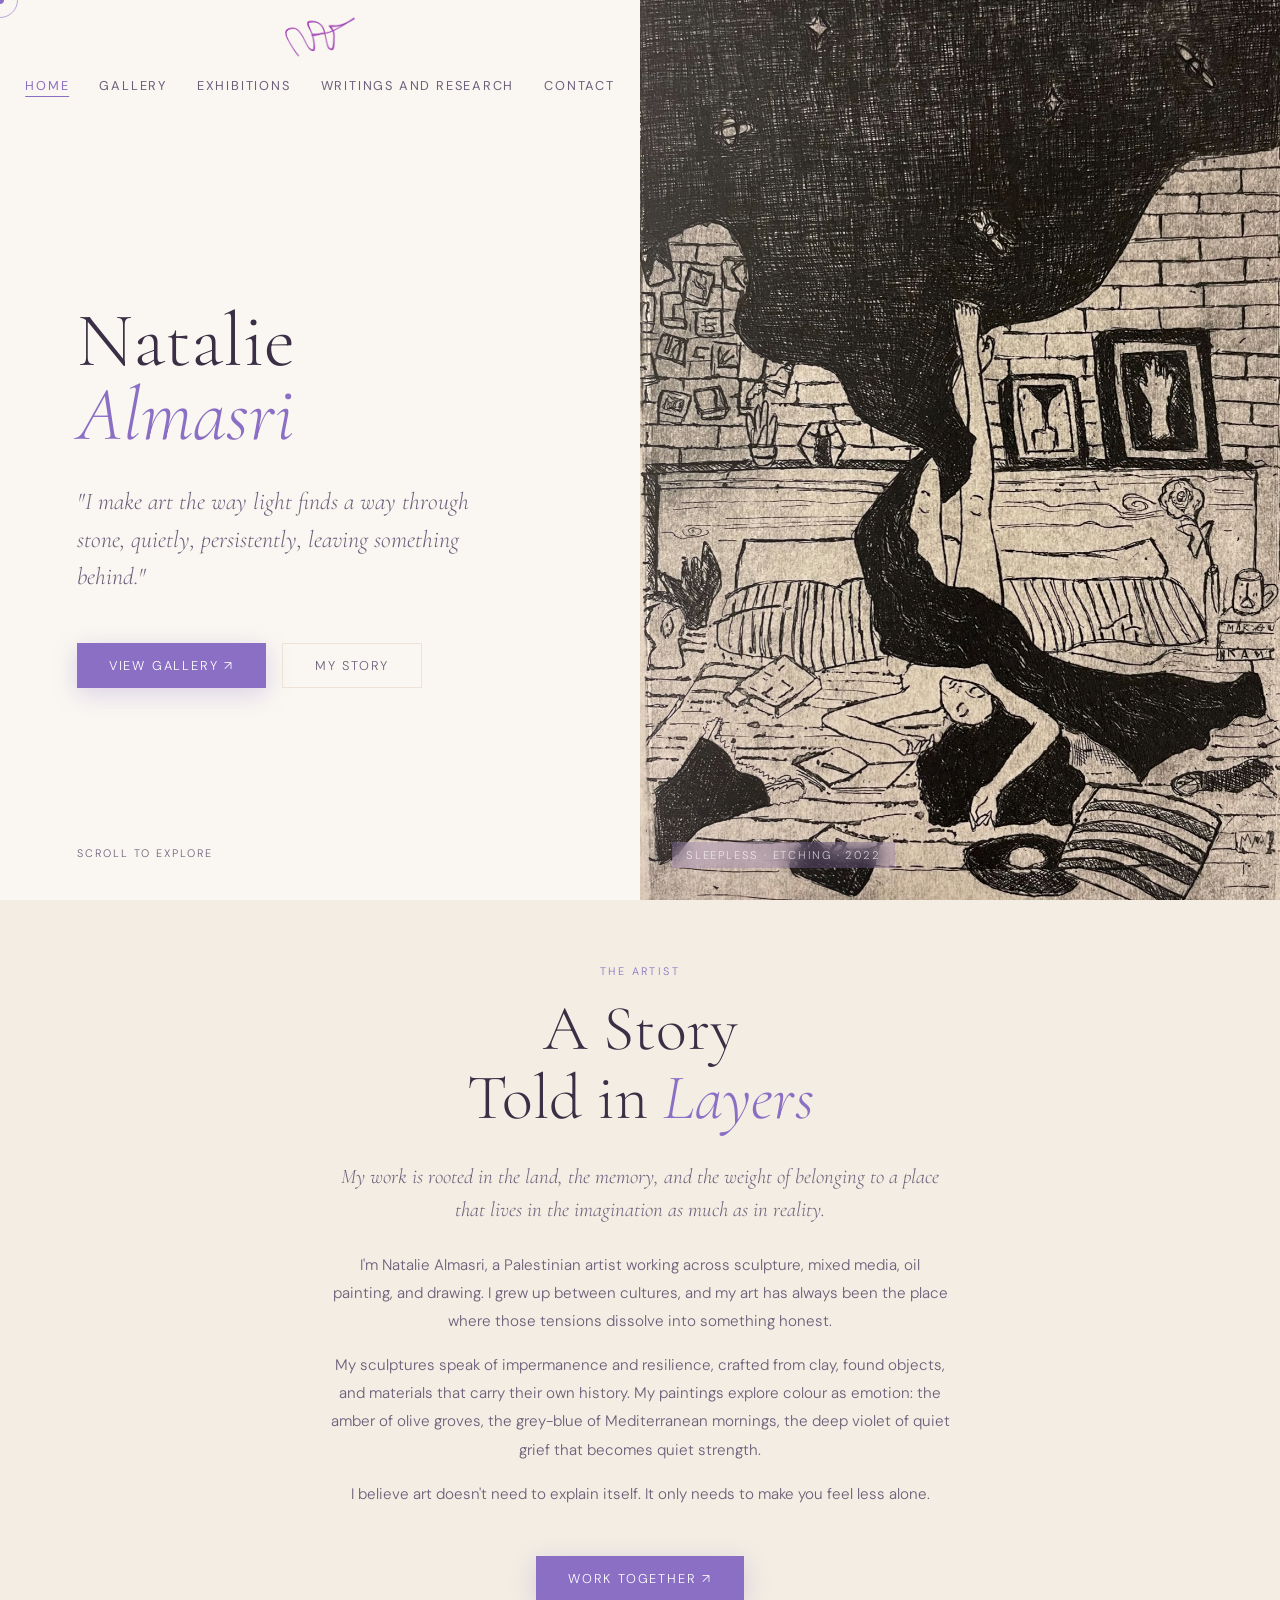
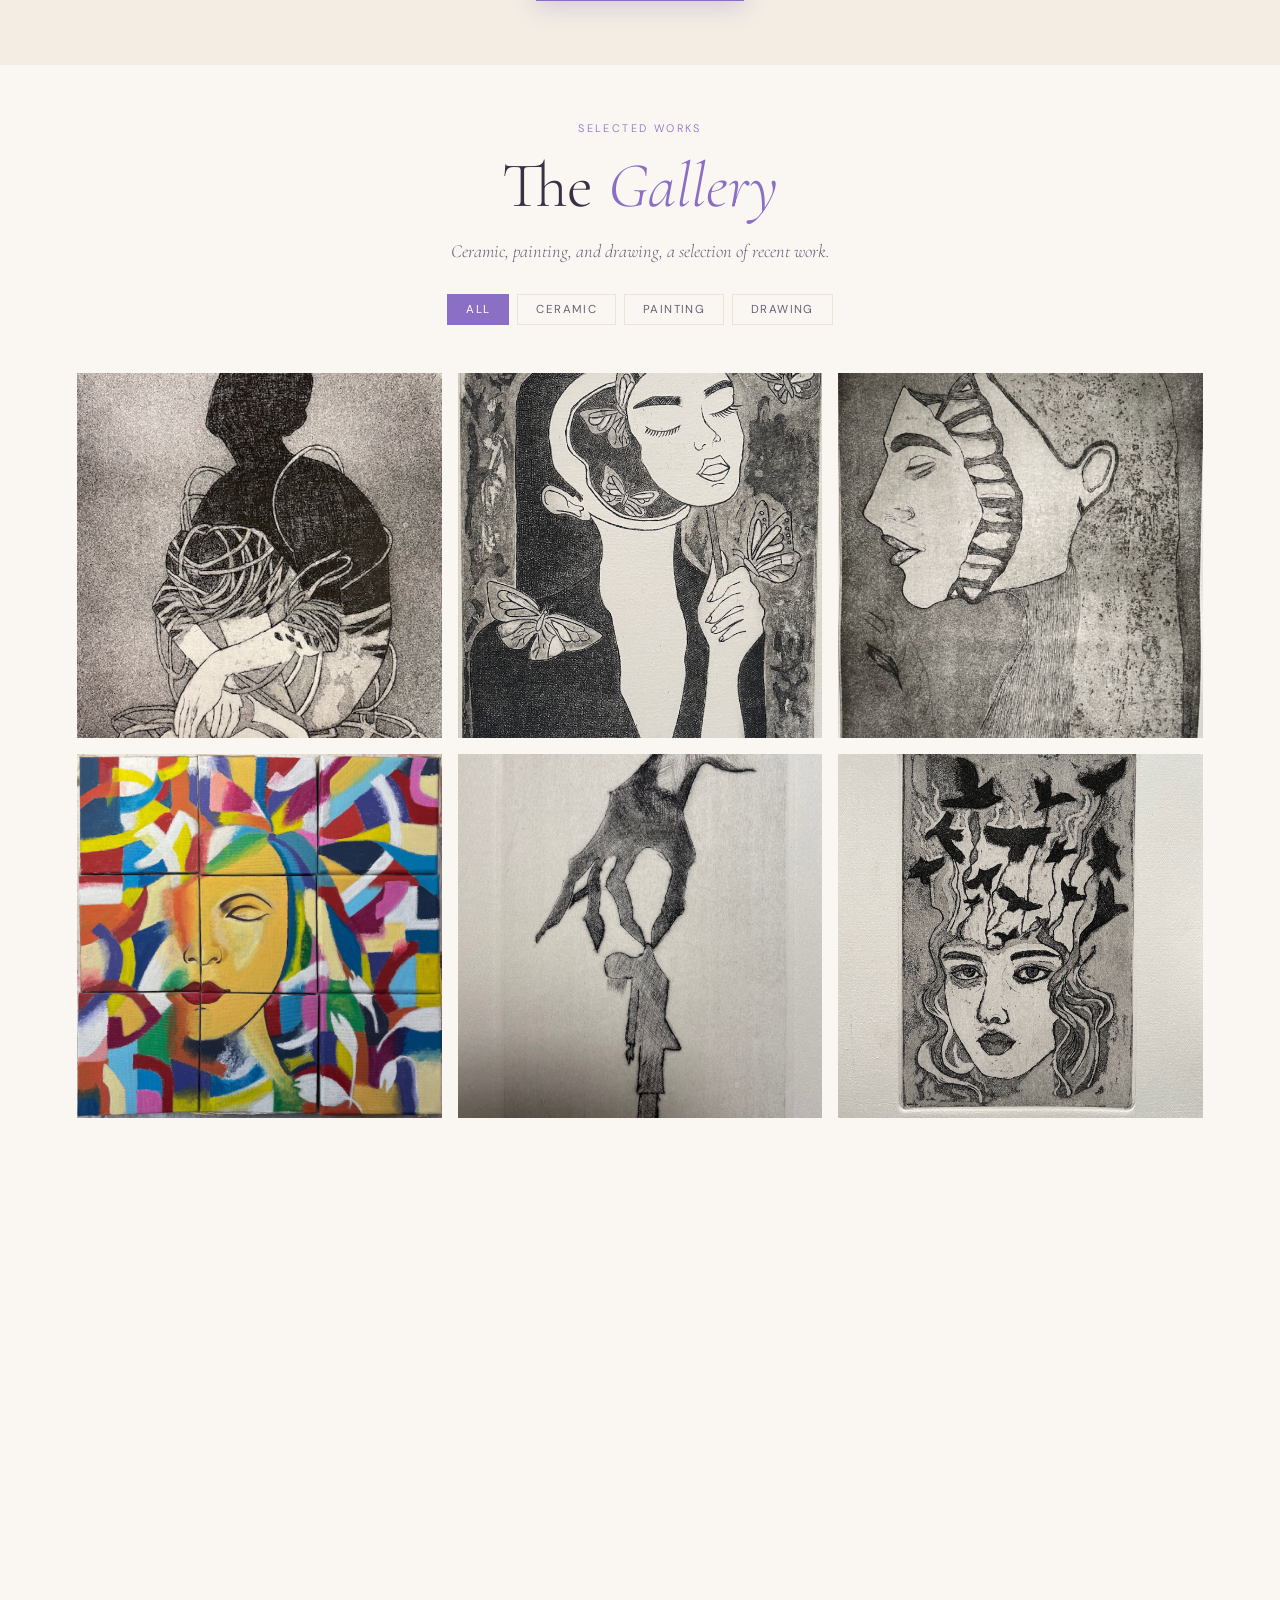
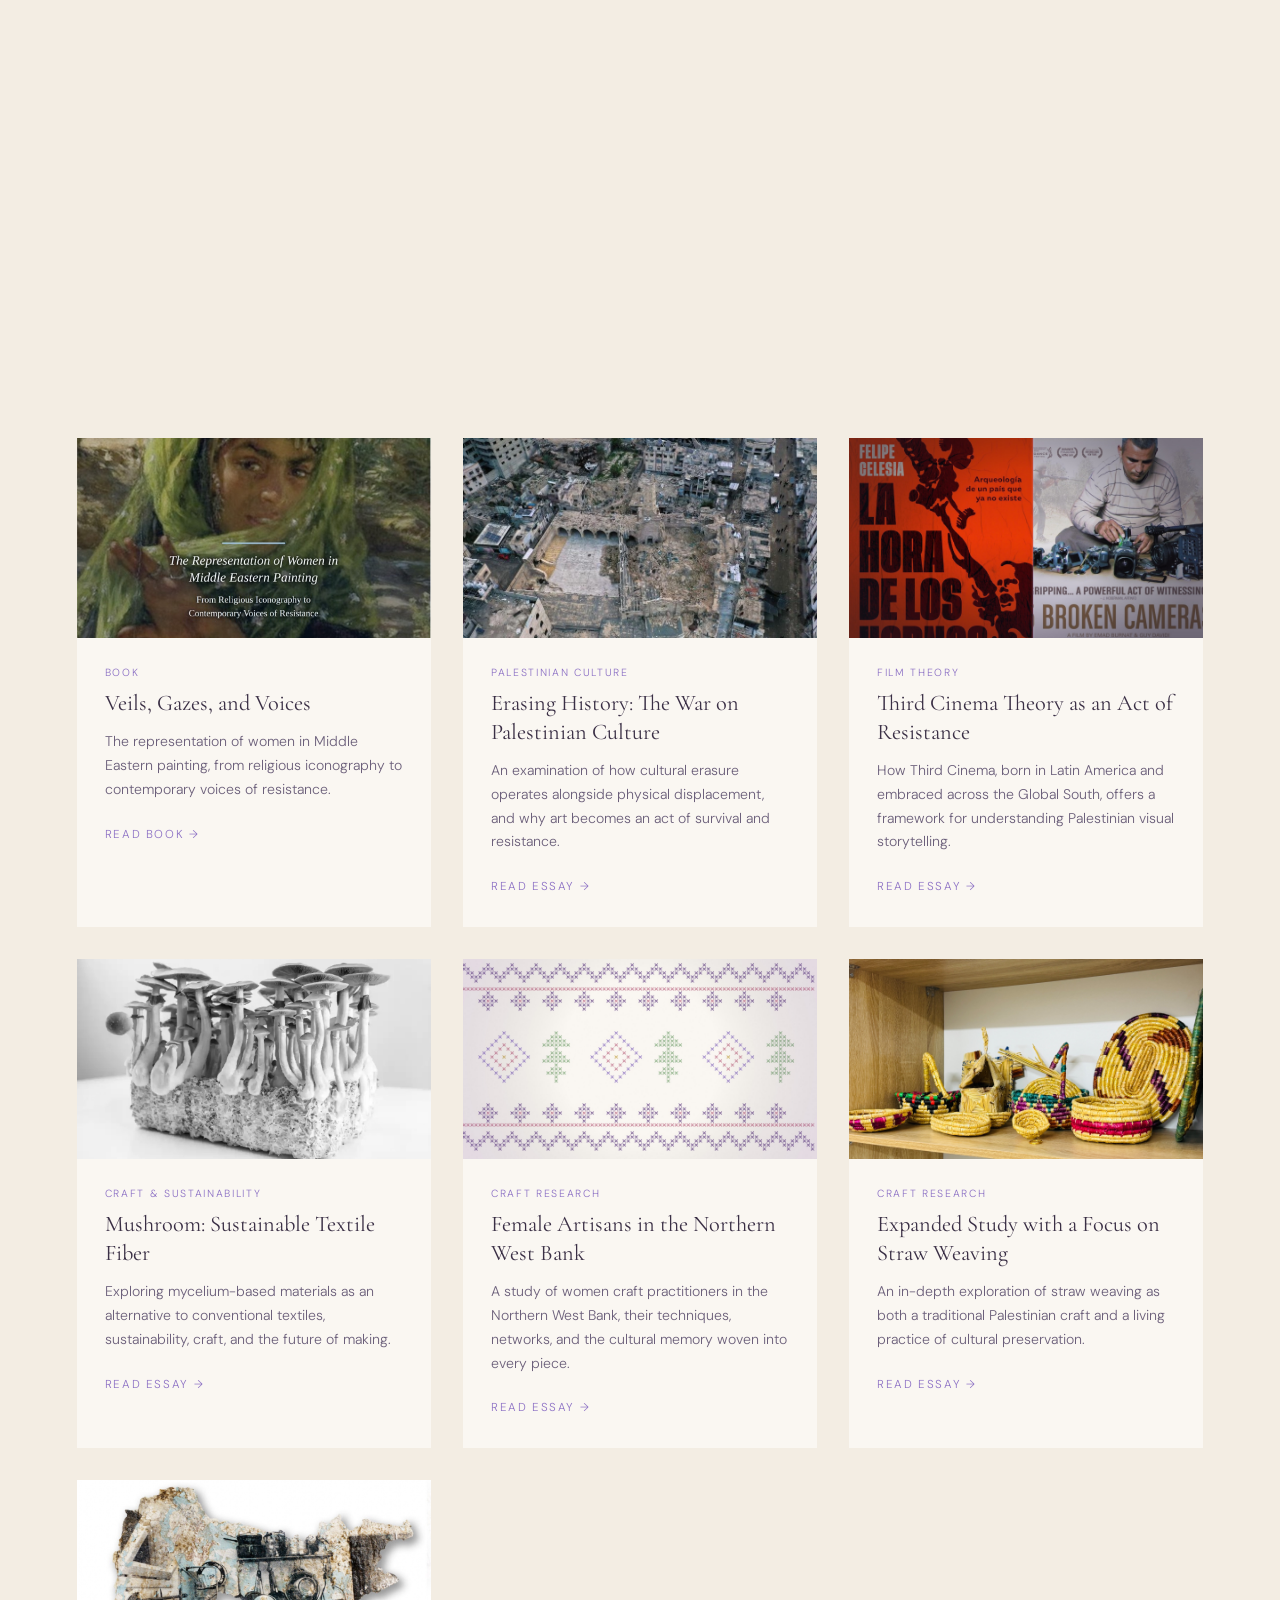
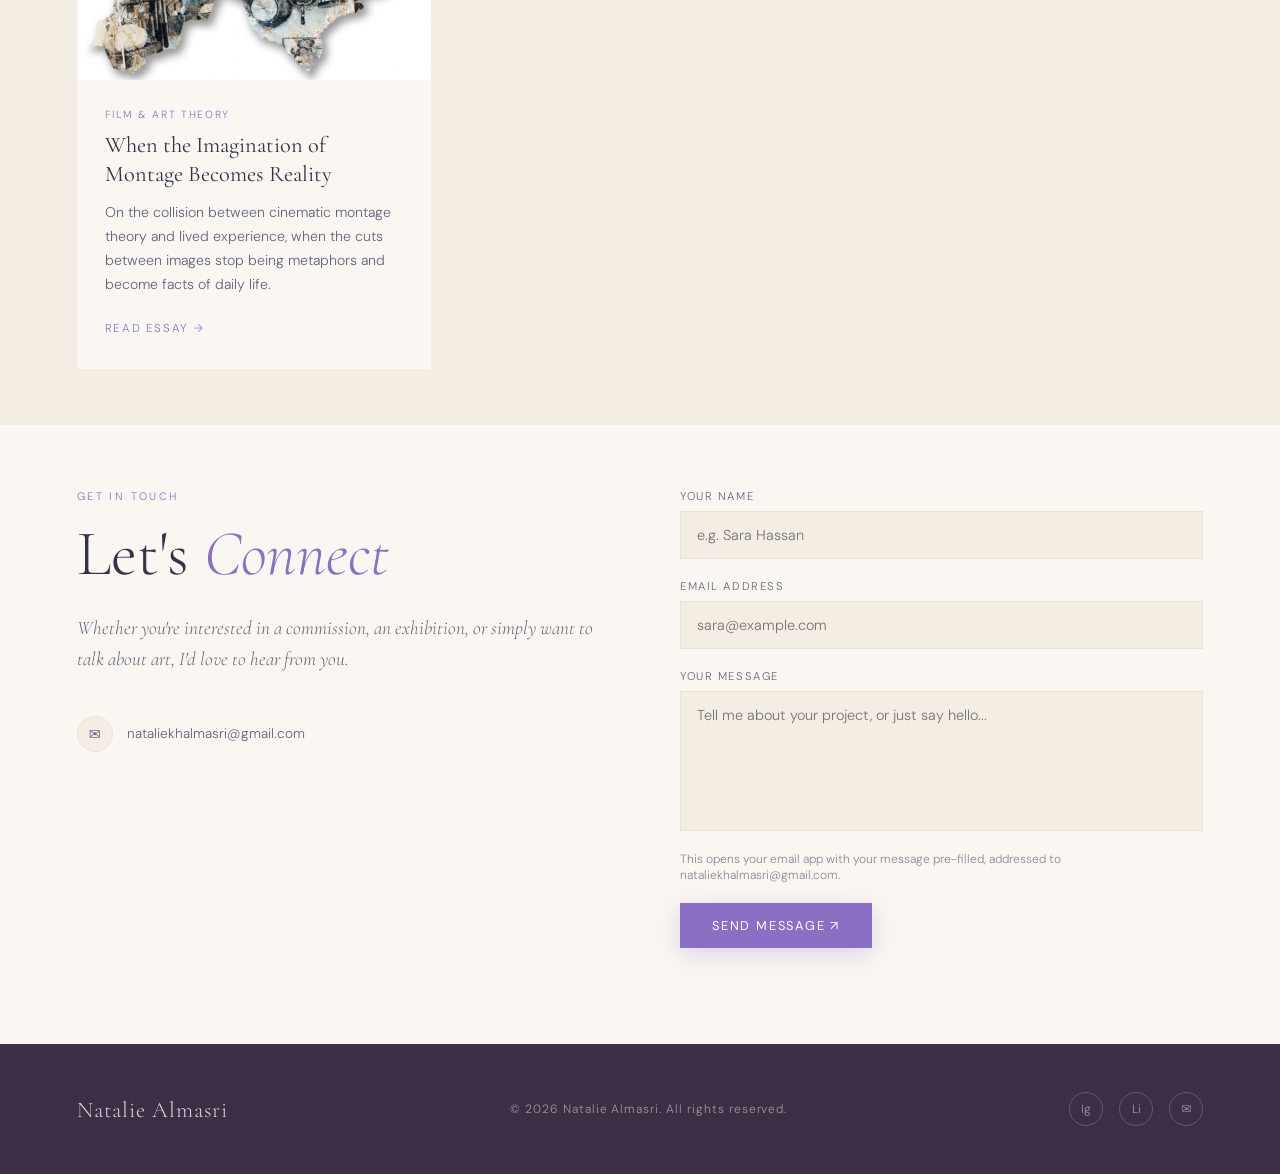
==== index.html @ 723f18d9 "Add files via upload" ====
<!DOCTYPE html>
<html lang="en">
<head>
  <meta charset="UTF-8" />
  <meta name="viewport" content="width=device-width, initial-scale=1.0" />
  <title>Natalie Almasri, Artist &amp; Creator</title>
  <meta name="description" content="Natalie Almasri, Palestinian artist working in sculpture, mixed media, drawing, and oil painting." />
  <link rel="preconnect" href="https://fonts.googleapis.com" />
  <link rel="preconnect" href="https://fonts.gstatic.com" crossorigin />
  <link href="https://fonts.googleapis.com/css2?family=Cormorant+Garamond:ital,wght@0,300;0,400;0,500;0,600;0,700;1,300;1,400;1,500&family=DM+Sans:ital,opsz,wght@0,9..40,300;0,9..40,400;0,9..40,500;1,9..40,300&display=swap" rel="stylesheet" />
  <link rel="stylesheet" href="assets/site.css" />

  <style>
    /* ── HERO ────────────────────────────────────────────── */
    #hero {
      min-height: 100svh;
      display: grid;
      grid-template-columns: 1fr 1fr;
      position: relative;
      overflow: hidden;
    }
    .hero-left {
      display: flex; flex-direction: column; justify-content: center;
      padding: calc(var(--nav-h) + 48px) clamp(24px, 6vw, 96px) 80px;
      position: relative; z-index: 2;
    }
    .hero-name {
      font-family: var(--font-display);
      font-size: clamp(3.5rem, 6vw, 7.5rem);
      font-weight: 300; line-height: 0.96;
      color: var(--ink2); margin-bottom: 32px;
      opacity: 0; animation: fadeUp 1s 0.5s var(--ease-out) forwards;
    }
    .hero-name em { font-style: italic; color: var(--lavender3); }
    .hero-tagline {
      font-family: var(--font-display);
      font-size: clamp(1.1rem, 2vw, 1.5rem);
      font-style: italic; font-weight: 300; line-height: 1.55;
      color: var(--ink3); max-width: 420px; margin-bottom: 48px;
      opacity: 0; animation: fadeUp 1s 0.7s var(--ease-out) forwards;
    }
    .hero-ctas {
      display: flex; gap: 16px; flex-wrap: wrap;
      opacity: 0; animation: fadeUp 1s 0.9s var(--ease-out) forwards;
    }
    .hero-right {
      position: relative; overflow: hidden;
      opacity: 0; animation: fadeIn 1.4s 0.4s var(--ease-out) forwards;
    }
    .hero-img-placeholder {
      width: 100%; height: 100%;
      display: flex; align-items: center; justify-content: center;
      position: relative; overflow: hidden;
    }
    .hero-img-label {
      position: absolute; bottom: 32px; left: 32px;
      font-family: var(--font-body); font-size: 0.7rem;
      letter-spacing: 0.16em; text-transform: uppercase;
      color: rgba(255,255,255,0.7);
      background: rgba(139,111,196,0.25);
      padding: 6px 14px; backdrop-filter: blur(8px);
    }
    .hero-scroll-hint {
      position: absolute; bottom: 40px; left: clamp(24px, 6vw, 96px);
      display: flex; align-items: center; gap: 12px;
      font-family: var(--font-body); font-size: 0.68rem;
      letter-spacing: 0.18em; text-transform: uppercase; color: var(--ink3);
      opacity: 0; animation: fadeUp 1s 1.2s var(--ease-out) forwards;
    }
    .particle {
      position: absolute; border-radius: 50%;
      background: rgba(200, 180, 232, 0.35);
      animation: floatParticle linear infinite;
      pointer-events: none;
    }

    /* ── ABOUT ───────────────────────────────────────────── */
    #about {
      padding: 64px clamp(24px, 6vw, 96px);
      background: var(--cream2);
      display: flex; justify-content: center;
    }
    .about-text { max-width: 760px; text-align: center; }
    .about-text .about-lead { border-left: none; padding-left: 0; max-width: 620px; margin-left: auto; margin-right: auto; }
    .about-text .about-body { max-width: 620px; margin-left: auto; margin-right: auto; }
    .about-text .section-label { justify-content: center; }
    .about-text .section-title { margin-bottom: 28px; }
    .about-lead {
      font-family: var(--font-display); font-size: 1.3rem; font-weight: 300;
      font-style: italic; line-height: 1.6; color: var(--ink3);
      margin-bottom: 24px; border-left: 2px solid var(--lavender3);
      padding-left: 20px;
    }
    .about-body {
      font-size: 0.95rem; line-height: 1.85; color: var(--ink3);
      margin-bottom: 16px;
    }

    /* ── GALLERY ─────────────────────────────────────────── */
    #gallery {
      padding: 56px clamp(24px, 6vw, 96px);
      background: var(--cream);
    }
    .gallery-filters {
      display: flex; gap: 8px; flex-wrap: wrap; justify-content: center;
      margin-top: 32px;
    }
    .filter-btn {
      font-family: var(--font-body); font-size: 0.72rem;
      letter-spacing: 0.12em; text-transform: uppercase;
      padding: 7px 18px; border: 1.5px solid var(--parchment);
      background: transparent; color: var(--ink3);
      cursor: none; transition: all 0.3s;
    }
    .filter-btn.active, .filter-btn:hover {
      background: var(--lavender3); border-color: var(--lavender3); color: #fff;
    }
    .gallery-grid {
      display: grid;
      grid-template-columns: repeat(3, 1fr);
      gap: 16px;
      margin-top: 48px;
    }
    .art-card {
      aspect-ratio: 1 / 1;
      position: relative; overflow: hidden;
      background: var(--cream2);
      cursor: none;
      transition: transform 0.5s var(--ease-out), box-shadow 0.5s;
    }
    .art-card:hover { transform: scale(1.02); box-shadow: 0 20px 60px rgba(139,111,196,0.22); z-index: 2; }
    .art-thumb {
      width: 100%; height: 100%;
      display: flex; align-items: center; justify-content: center;
      position: relative;
      font-family: var(--font-body); font-size: 0.62rem;
      letter-spacing: 0.12em; text-transform: uppercase; color: rgba(100,80,130,0.5);
      transition: opacity 0.4s;
      background: var(--cream2);
    }
    .art-card:hover .art-thumb { opacity: 0.85; }
    .art-overlay {
      position: absolute; inset: 0;
      background: linear-gradient(to top, rgba(28,23,32,0.72) 0%, transparent 55%);
      opacity: 0; transition: opacity 0.4s;
      display: flex; flex-direction: column; justify-content: flex-end;
      padding: 20px 18px;
    }
    .art-card:hover .art-overlay { opacity: 1; }
    .art-title {
      font-family: var(--font-display); font-size: 1.15rem;
      font-weight: 400; color: #fff; line-height: 1.2; margin-bottom: 4px;
    }
    .art-meta {
      font-family: var(--font-body); font-size: 0.68rem;
      letter-spacing: 0.1em; color: rgba(255,255,255,0.65);
    }
    .art-card--plain .art-thumb { background: #fff; }
    .art-card--plain .art-thumb img { object-fit: contain; padding: 4%; }
    .art-thumb img {
      position: absolute; inset: 0; width: 100%; height: 100%;
      object-fit: cover; display: block;
    }
    .art-thumb::before {
      content: '';
      position: absolute; inset: 0;
      background-image: repeating-linear-gradient(
        -45deg, transparent, transparent 14px,
        rgba(255,255,255,0.08) 14px, rgba(255,255,255,0.08) 15px
      );
    }

    /* ── LIGHTBOX ────────────────────────────────────────── */
    #lightbox {
      position: fixed; inset: 0; z-index: 500;
      background: rgba(28,23,32,0.92);
      backdrop-filter: blur(12px);
      display: none; align-items: center; justify-content: center;
      padding: 40px;
    }
    #lightbox.open { display: flex; animation: fadeIn 0.4s var(--ease-out); }
    .lightbox-content {
      max-width: 700px; width: 100%; position: relative;
      animation: scaleIn 0.4s var(--ease-out);
    }
    .lightbox-img-placeholder {
      width: 100%; aspect-ratio: 4/3;
      display: flex; align-items: center; justify-content: center;
      font-family: var(--font-body); font-size: 0.65rem;
      letter-spacing: 0.12em; text-transform: uppercase; color: rgba(255,255,255,0.3);
    }
    .lightbox-info { padding: 24px 0 0; }
    .lightbox-title {
      font-family: var(--font-display); font-size: 1.8rem;
      font-weight: 300; color: #fff; margin-bottom: 8px;
    }
    .lightbox-desc {
      font-size: 0.88rem; color: rgba(255,255,255,0.55); line-height: 1.65; white-space: pre-line;
    }
    .lightbox-close {
      position: absolute; top: -16px; right: -16px;
      width: 40px; height: 40px; background: var(--lavender3);
      border: none; cursor: none; color: #fff;
      font-size: 1.2rem; display: flex; align-items: center; justify-content: center;
      transition: background 0.3s, transform 0.3s;
    }
    .lightbox-close:hover { background: var(--lavender2); transform: rotate(90deg); }

    /* ── EXHIBITIONS ─────────────────────────────────────── */
    #exhibitions {
      padding: 56px clamp(24px, 6vw, 96px) 0;
      background: var(--cream2);
    }
    #exhibitions + #blog { padding-top: 72px; }
    #exhibitions .blog-card:not(:has(.blog-read)) { cursor: default; }
    #exhibitions .blog-card:not(:has(.blog-read)):hover .blog-title { color: var(--ink2); }
    #exhibitions .blog-card:not(:has(.blog-read)):hover .blog-img img { transform: none; }
    #exhibitions .blog-img { height: 240px; }
    #exhibitions .blog-excerpt { margin-bottom: 0; }
    #exhibitions .blog-excerpt:has(+ .blog-read) { margin-bottom: 20px; }

    /* ── WRITING ─────────────────────────────────────────── */
    #blog {
      padding: 56px clamp(24px, 6vw, 96px);
      background: var(--cream2);
    }
    .blog-grid {
      display: grid;
      grid-template-columns: repeat(auto-fill, minmax(320px, 1fr));
      gap: 32px;
      margin-top: 48px;
    }
    .blog-card {
      background: var(--cream); overflow: hidden;
      transition: transform 0.4s var(--ease-out), box-shadow 0.4s;
      cursor: none;
    }
    .blog-card:hover { transform: translateY(-6px); box-shadow: 0 20px 48px rgba(139,111,196,0.18); }
    .blog-img {
      height: 200px;
      display: flex; align-items: center; justify-content: center;
      font-family: var(--font-body); font-size: 0.62rem;
      letter-spacing: 0.12em; text-transform: uppercase; color: rgba(100,80,130,0.5);
      position: relative; overflow: hidden;
    }
    .blog-img img {
      position: absolute; inset: 0; width: 100%; height: 100%;
      object-fit: cover; display: block;
      transition: transform 0.5s var(--ease-out);
    }
    .blog-card:hover .blog-img img { transform: scale(1.04); }
    .blog-img-link { display: block; overflow: hidden; }
    .blog-title-link { text-decoration: none; display: block; }
    .blog-read {
      font-family: var(--font-body); font-size: 0.72rem;
      letter-spacing: 0.14em; text-transform: uppercase;
      color: var(--lavender3); text-decoration: none;
      display: inline-flex; align-items: center; gap: 8px;
      transition: gap 0.3s var(--ease-out), color 0.3s;
      cursor: none;
    }
    .blog-read:hover { gap: 14px; color: var(--lavender2); }
    .blog-body { padding: 28px 28px 32px; }
    .blog-tag {
      font-family: var(--font-body); font-size: 0.65rem;
      letter-spacing: 0.16em; text-transform: uppercase;
      color: var(--lavender3); margin-bottom: 10px;
    }
    .blog-title {
      font-family: var(--font-display); font-size: 1.4rem;
      font-weight: 400; line-height: 1.28; color: var(--ink2);
      margin-bottom: 12px;
      transition: color 0.3s;
    }
    .blog-card:hover .blog-title { color: var(--lavender3); }
    .blog-excerpt {
      font-size: 0.88rem; line-height: 1.7; color: var(--ink3);
      margin-bottom: 20px;
    }

    /* ── CONTACT ─────────────────────────────────────────── */
    #contact {
      padding: 64px clamp(24px, 6vw, 96px) 96px;
      background: var(--cream);
      display: grid; grid-template-columns: 1fr 1fr; gap: 80px;
      align-items: start;
    }
    .contact-text .section-title { margin-bottom: 24px; }
    .contact-lead {
      font-family: var(--font-display); font-size: 1.2rem;
      font-style: italic; font-weight: 300; line-height: 1.65;
      color: var(--ink3); margin-bottom: 40px;
    }
    .contact-links { display: flex; flex-direction: column; gap: 16px; }
    .contact-link {
      display: flex; align-items: center; gap: 14px;
      font-family: var(--font-body); font-size: 0.85rem; color: var(--ink3);
      text-decoration: none; transition: color 0.3s;
      cursor: none;
    }
    .contact-link:hover { color: var(--lavender3); }
    .contact-icon {
      width: 36px; height: 36px; border-radius: 50%;
      background: var(--cream2); border: 1.5px solid var(--parchment);
      display: flex; align-items: center; justify-content: center;
      font-size: 0.9rem;
      transition: border-color 0.3s, background 0.3s;
    }
    .contact-link:hover .contact-icon { border-color: var(--lavender3); background: var(--lavender); }
    .contact-form { display: flex; flex-direction: column; gap: 20px; }
    .form-field { display: flex; flex-direction: column; gap: 8px; }
    .form-label {
      font-family: var(--font-body); font-size: 0.7rem;
      letter-spacing: 0.14em; text-transform: uppercase; color: var(--ink3);
    }
    .form-input, .form-textarea {
      font-family: var(--font-body); font-size: 0.9rem; font-weight: 300;
      color: var(--ink2); background: var(--cream2);
      border: 1.5px solid var(--parchment);
      padding: 14px 16px; outline: none;
      transition: border-color 0.3s, box-shadow 0.3s;
      resize: none;
    }
    .form-input:focus, .form-textarea:focus {
      border-color: var(--lavender3);
      box-shadow: 0 0 0 4px rgba(139,111,196,0.1);
    }
    .form-textarea { min-height: 140px; }
    .form-submit { align-self: flex-start; }
    .form-success {
      display: none; padding: 16px 24px;
      background: rgba(168,196,162,0.2); border: 1.5px solid var(--sage2);
      color: var(--sage2);
      font-family: var(--font-body); font-size: 0.85rem;
    }
    .form-note {
      font-family: var(--font-body); font-size: 0.75rem; color: var(--ink3);
      opacity: 0.75;
    }

    @media (max-width: 900px) {
      #hero { grid-template-columns: 1fr; }
      .hero-right { min-height: 320px; }
      .hero-scroll-hint { display: none; }
      #about { padding-left: 24px; padding-right: 24px; }
      .gallery-grid { grid-template-columns: repeat(2, 1fr); }
      #contact { grid-template-columns: 1fr; }
    }
  </style>
</head>
<body>

<div id="cursor-dot"></div>
<div id="cursor-ring"></div>

<nav id="navbar">
  <a href="index.html" class="nav-logo">
    <span class="sig">
      <img src="uploads/signature-cropped.png" alt="Natalie Almasri signature" />
    </span>
  </a>
  <ul class="nav-links" id="navLinks">
    <li><a href="index.html" aria-current="page">Home</a></li>
    <li><a href="#gallery">Gallery</a></li>
    <li><a href="#exhibitions">Exhibitions</a></li>
    <li><a href="#blog">Writings and Research</a></li>
    <li><a href="#contact">Contact</a></li>
  </ul>
  <div class="nav-hamburger" id="hamburger" onclick="toggleMenu()" aria-label="Menu">
    <span></span><span></span><span></span>
  </div>
</nav>

<section id="hero">
  <div class="hero-left">
    <h1 class="hero-name">
      Natalie<br><em>Almasri</em>
    </h1>
    <p class="hero-tagline">
      "I make art the way light finds a way through stone, quietly, persistently, leaving something behind."
    </p>
    <div class="hero-ctas">
      <a href="#gallery" class="btn-primary">View Gallery ↗</a>
      <a href="#about" class="btn-ghost">My Story</a>
    </div>
  </div>
  <div class="hero-right">
    <div class="hero-img-placeholder">
      <img src="uploads/IMG_0154.jpeg" alt="Sleepless" style="position:absolute;inset:0;width:100%;height:100%;object-fit:cover;display:block;" />
      <div style="position:absolute;inset:0;background:linear-gradient(to right, rgba(250,247,242,0.15) 0%, transparent 50%);"></div>
    </div>
    <div class="hero-img-label">Sleepless · Etching · 2022</div>
  </div>
  <div class="hero-scroll-hint">
    Scroll to explore
  </div>
</section>

<section id="about">
  <div class="about-text">
    <p class="section-label reveal">The Artist</p>
    <h2 class="section-title reveal">A Story<br>Told in <em>Layers</em></h2>
    <p class="about-lead reveal reveal-delay-1">
      My work is rooted in the land, the memory, and the weight of belonging to a place that lives in the imagination as much as in reality.
    </p>
    <p class="about-body reveal reveal-delay-2">
      I'm Natalie Almasri, a Palestinian artist working across sculpture, mixed media, oil painting, and drawing. I grew up between cultures, and my art has always been the place where those tensions dissolve into something honest.
    </p>
    <p class="about-body reveal reveal-delay-3">
      My sculptures speak of impermanence and resilience, crafted from clay, found objects, and materials that carry their own history. My paintings explore colour as emotion: the amber of olive groves, the grey-blue of Mediterranean mornings, the deep violet of quiet grief that becomes quiet strength.
    </p>
    <p class="about-body reveal reveal-delay-4">
      I believe art doesn't need to explain itself. It only needs to make you feel less alone.
    </p>
    <a href="#contact" class="btn-primary reveal reveal-delay-4" style="margin-top:32px; display:inline-flex;">Work Together ↗</a>
  </div>
</section>

<section id="gallery">
  <div class="page-header reveal">
    <p class="section-label">Selected Works</p>
    <h2 class="section-title">The <em>Gallery</em></h2>
    <p class="page-lede">Ceramic, painting, and drawing, a selection of recent work.</p>
    <div class="gallery-filters">
      <button class="filter-btn active" data-filter="all">All</button>
      <button class="filter-btn" data-filter="ceramic">Ceramic</button>
      <button class="filter-btn" data-filter="painting">Painting</button>
      <button class="filter-btn" data-filter="drawing">Drawing</button>
    </div>
  </div>
  <div class="gallery-grid">
    <div class="art-card reveal reveal-delay-1" data-category="drawing" onclick="openLightbox(0)">
      <div class="art-thumb"><img src="uploads/Freedom1.jpeg" alt="Trapped" /></div>
      <div class="art-overlay">
        <div class="art-title">Trapped</div>
        <div class="art-meta">Etching · 2025</div>
      </div>
    </div>
    <div class="art-card reveal reveal-delay-2" data-category="drawing" onclick="openLightbox(1)">
      <div class="art-thumb"><img src="uploads/Freedom2.jpeg" alt="Beautiful Mind Inside" /></div>
      <div class="art-overlay">
        <div class="art-title">Beautiful Mind Inside</div>
        <div class="art-meta">Etching · 2026</div>
      </div>
    </div>
    <div class="art-card reveal reveal-delay-3" data-category="drawing" onclick="openLightbox(2)">
      <div class="art-thumb"><img src="uploads/Freedom3.jpeg" alt="Trying to Escape" /></div>
      <div class="art-overlay">
        <div class="art-title">Trying to Escape</div>
        <div class="art-meta">Etching · 2025</div>
      </div>
    </div>
    <div class="art-card reveal reveal-delay-1" data-category="painting" onclick="openLightbox(3)">
      <div class="art-thumb"><img src="uploads/image:background.jpeg" alt="Fragments of Being" /></div>
      <div class="art-overlay">
        <div class="art-title">Fragments of Being</div>
        <div class="art-meta">Acrylic on Canvas · 2024</div>
      </div>
    </div>
    <div class="art-card reveal reveal-delay-2" data-category="drawing" onclick="openLightbox(4)">
      <div class="art-thumb"><img src="uploads/IMG_0155.jpeg" alt="Grip" /></div>
      <div class="art-overlay">
        <div class="art-title">Grip</div>
        <div class="art-meta">Etching · 2022</div>
      </div>
    </div>
    <div class="art-card reveal reveal-delay-3" data-category="drawing" onclick="openLightbox(5)">
      <div class="art-thumb"><img src="uploads/IMG_2318.jpeg" alt="Liberation" /></div>
      <div class="art-overlay">
        <div class="art-title">Liberation</div>
        <div class="art-meta">Etching · 2023</div>
      </div>
    </div>
    <div class="art-card reveal reveal-delay-1" data-category="painting" onclick="openLightbox(6)">
      <div class="art-thumb"><img src="uploads/IMG_0781 3..jpg" alt="Becoming" /></div>
      <div class="art-overlay">
        <div class="art-title">Becoming</div>
        <div class="art-meta">Oil &amp; Mixed Media · 2024</div>
      </div>
    </div>
    <div class="art-card reveal reveal-delay-2" data-category="painting" onclick="openLightbox(7)">
      <div class="art-thumb"><img src="uploads/IMG_0709 3.jpeg" alt="Overwhelmed" /></div>
      <div class="art-overlay">
        <div class="art-title">Overwhelmed</div>
        <div class="art-meta">Oil on Canvas · 2024</div>
      </div>
    </div>
    <div class="art-card reveal reveal-delay-3" data-category="ceramic" onclick="openLightbox(8)">
      <div class="art-thumb"><img src="uploads/IMG_0064.jpeg" alt="Eye of the Storm" /></div>
      <div class="art-overlay">
        <div class="art-title">Eye of the Storm</div>
        <div class="art-meta">Mosaic · Ceramic Tiles · 2023</div>
      </div>
    </div>
    <div class="art-card reveal reveal-delay-1" data-category="painting" onclick="openLightbox(9)">
      <div class="art-thumb"><img src="uploads/IMG_1897 2.jpg" alt="Resilience" /></div>
      <div class="art-overlay">
        <div class="art-title">Resilience</div>
        <div class="art-meta">Acrylic on Canvas · 2022</div>
      </div>
    </div>
    <div class="art-card art-card--plain reveal reveal-delay-1" data-category="ceramic" onclick="openLightbox(10)">
      <div class="art-thumb"><img src="uploads/ceramic-1.jpg" alt="Ceramic artwork" loading="lazy" /></div>
    </div>
    <div class="art-card art-card--plain reveal reveal-delay-2" data-category="ceramic" onclick="openLightbox(11)">
      <div class="art-thumb"><img src="uploads/ceramic-2.jpg" alt="Ceramic artwork" loading="lazy" /></div>
    </div>
    <div class="art-card art-card--plain reveal reveal-delay-3" data-category="ceramic" onclick="openLightbox(12)">
      <div class="art-thumb"><img src="uploads/ceramic-3.jpg" alt="Ceramic artwork" loading="lazy" /></div>
    </div>
    <div class="art-card art-card--plain reveal reveal-delay-1" data-category="ceramic" onclick="openLightbox(13)">
      <div class="art-thumb"><img src="uploads/ceramic-4.jpg" alt="Ceramic artwork" loading="lazy" /></div>
    </div>
    <div class="art-card art-card--plain reveal reveal-delay-2" data-category="ceramic" onclick="openLightbox(14)">
      <div class="art-thumb"><img src="uploads/ceramic-5.jpg" alt="Ceramic artwork" loading="lazy" /></div>
    </div>
    <div class="art-card art-card--plain reveal reveal-delay-3" data-category="ceramic" onclick="openLightbox(15)">
      <div class="art-thumb"><img src="uploads/ceramic-6.jpg" alt="Ceramic artwork" loading="lazy" /></div>
    </div>
    <div class="art-card art-card--plain reveal reveal-delay-1" data-category="ceramic" onclick="openLightbox(16)">
      <div class="art-thumb"><img src="uploads/ceramic-7.jpg" alt="Ceramic artwork" loading="lazy" /></div>
    </div>
  </div>
</section>

<section id="exhibitions">
  <div class="page-header reveal">
    <p class="section-label">On Show</p>
    <h2 class="section-title"><em>Exhibitions</em></h2>
  </div>
  <div class="blog-grid">
    <article class="blog-card reveal reveal-delay-1">
      <a href="finche.html" class="blog-img-link" aria-label="View: Finchè Exhibition">
        <div class="blog-img"><img src="uploads/finche-9177.jpg" alt="Imperishable at the Finchè exhibition" /></div>
      </a>
      <div class="blog-body">
        <p class="blog-tag">Exhibition · 2023</p>
        <a href="finche.html" class="blog-title-link"><h3 class="blog-title">Finchè</h3></a>
        <p class="blog-excerpt">Spazio Punch, Venice (Giudecca)<br>Artwork: Imperishable, ceramic</p>
        <a href="finche.html" class="blog-read">View exhibition →</a>
      </div>
    </article>
    <article class="blog-card reveal reveal-delay-2">
      <div class="blog-img"><img src="uploads/exhibition-something-poetic.jpg" alt="Something Poetic, Something Politic, mixed media installation" /></div>
      <div class="blog-body">
        <p class="blog-tag">Exhibition · 2021</p>
        <h3 class="blog-title">Something Poetic, Something Politic</h3>
        <p class="blog-excerpt">Iuav University, Venice, Italy<br>Mixed media</p>
      </div>
    </article>
    <article class="blog-card reveal reveal-delay-3">
      <a href="re-blossom.html" class="blog-img-link" aria-label="View: RE-BLOSSOM Exhibition">
        <div class="blog-img"><img src="uploads/exhibition-re-blossom.jpg" alt="Not My Chosen Road at the RE-BLOSSOM Exhibition" /></div>
      </a>
      <div class="blog-body">
        <p class="blog-tag">Exhibition · 2021</p>
        <a href="re-blossom.html" class="blog-title-link"><h3 class="blog-title">Not My Chosen Road</h3></a>
        <p class="blog-excerpt">RE-BLOSSOM Exhibition, Numeroventi, Florence, Italy<br>Acrylic on canvas and etching</p>
        <a href="re-blossom.html" class="blog-read">View exhibition →</a>
      </div>
    </article>
  </div>
</section>

<section id="blog">
  <div class="page-header reveal">
    <p class="section-label">Reflections</p>
    <h2 class="section-title">Writings and <em>Research</em></h2>
    <p class="page-lede">Essays, research, and books on Palestinian culture, craft, film, and art theory.</p>
  </div>
  <div class="blog-grid">
    <article class="blog-card reveal reveal-delay-1">
      <a href="veils-gazes-and-voices.html" class="blog-img-link" aria-label="Read: Veils, Gazes, and Voices">
        <div class="blog-img"><img src="uploads/book-veils-gazes-voices.jpg" alt="Veils, Gazes, and Voices cover" /></div>
      </a>
      <div class="blog-body">
        <p class="blog-tag">Book</p>
        <a href="veils-gazes-and-voices.html" class="blog-title-link"><h3 class="blog-title">Veils, Gazes, and Voices</h3></a>
        <p class="blog-excerpt">The representation of women in Middle Eastern painting, from religious iconography to contemporary voices of resistance.</p>
        <a href="veils-gazes-and-voices.html" class="blog-read">Read book →</a>
      </div>
    </article>
    <article class="blog-card reveal reveal-delay-2">
      <a href="erasing-history.html" class="blog-img-link" aria-label="Read: Erasing History">
        <div class="blog-img"><img src="uploads/erasing-history-cover.jpg" alt="Erasing History cover" /></div>
      </a>
      <div class="blog-body">
        <p class="blog-tag">Palestinian Culture</p>
        <a href="erasing-history.html" class="blog-title-link"><h3 class="blog-title">Erasing History: The War on Palestinian Culture</h3></a>
        <p class="blog-excerpt">An examination of how cultural erasure operates alongside physical displacement, and why art becomes an act of survival and resistance.</p>
        <a href="erasing-history.html" class="blog-read">Read essay →</a>
      </div>
    </article>
    <article class="blog-card reveal reveal-delay-3">
      <a href="third-cinema.html" class="blog-img-link" aria-label="Read: Third Cinema Theory">
        <div class="blog-img"><img src="uploads/third-cinema-cover.jpg" alt="Third Cinema cover" /></div>
      </a>
      <div class="blog-body">
        <p class="blog-tag">Film Theory</p>
        <a href="third-cinema.html" class="blog-title-link"><h3 class="blog-title">Third Cinema Theory as an Act of Resistance</h3></a>
        <p class="blog-excerpt">How Third Cinema, born in Latin America and embraced across the Global South, offers a framework for understanding Palestinian visual storytelling.</p>
        <a href="third-cinema.html" class="blog-read">Read essay →</a>
      </div>
    </article>
    <article class="blog-card reveal reveal-delay-1">
      <a href="mushroom-textile.html" class="blog-img-link" aria-label="Read: Mushroom Textile">
        <div class="blog-img"><img src="uploads/mushroom-bw.jpg" alt="Mushroom Textile cover" /></div>
      </a>
      <div class="blog-body">
        <p class="blog-tag">Craft &amp; Sustainability</p>
        <a href="mushroom-textile.html" class="blog-title-link"><h3 class="blog-title">Mushroom: Sustainable Textile Fiber</h3></a>
        <p class="blog-excerpt">Exploring mycelium-based materials as an alternative to conventional textiles, sustainability, craft, and the future of making.</p>
        <a href="mushroom-textile.html" class="blog-read">Read essay →</a>
      </div>
    </article>
    <article class="blog-card reveal reveal-delay-2">
      <a href="female-artisans.html" class="blog-img-link" aria-label="Read: Female Artisans">
        <div class="blog-img"><img src="uploads/female-artisans-tatreez.jpg" alt="Female Artisans cover" /></div>
      </a>
      <div class="blog-body">
        <p class="blog-tag">Craft Research</p>
        <a href="female-artisans.html" class="blog-title-link"><h3 class="blog-title">Female Artisans in the Northern West Bank</h3></a>
        <p class="blog-excerpt">A study of women craft practitioners in the Northern West Bank, their techniques, networks, and the cultural memory woven into every piece.</p>
        <a href="female-artisans.html" class="blog-read">Read essay →</a>
      </div>
    </article>
    <article class="blog-card reveal reveal-delay-3">
      <a href="straw-weaving.html" class="blog-img-link" aria-label="Read: Straw Weaving">
        <div class="blog-img"><img src="uploads/straw-weaving-cover.jpg" alt="Straw Weaving cover" /></div>
      </a>
      <div class="blog-body">
        <p class="blog-tag">Craft Research</p>
        <a href="straw-weaving.html" class="blog-title-link"><h3 class="blog-title">Expanded Study with a Focus on Straw Weaving</h3></a>
        <p class="blog-excerpt">An in-depth exploration of straw weaving as both a traditional Palestinian craft and a living practice of cultural preservation.</p>
        <a href="straw-weaving.html" class="blog-read">Read essay →</a>
      </div>
    </article>
    <article class="blog-card reveal reveal-delay-1">
      <a href="montage-reality.html" class="blog-img-link" aria-label="Read: Montage Reality">
        <div class="blog-img"><img src="uploads/montage-image1.jpeg" alt="Montage Reality cover" /></div>
      </a>
      <div class="blog-body">
        <p class="blog-tag">Film &amp; Art Theory</p>
        <a href="montage-reality.html" class="blog-title-link"><h3 class="blog-title">When the Imagination of Montage Becomes Reality</h3></a>
        <p class="blog-excerpt">On the collision between cinematic montage theory and lived experience, when the cuts between images stop being metaphors and become facts of daily life.</p>
        <a href="montage-reality.html" class="blog-read">Read essay →</a>
      </div>
    </article>
  </div>
</section>

<section id="contact">
  <div class="contact-text reveal">
    <p class="section-label">Get in Touch</p>
    <h2 class="section-title">Let's <em>Connect</em></h2>
    <p class="contact-lead">
      Whether you're interested in a commission, an exhibition, or simply want to talk about art, I'd love to hear from you.
    </p>
    <div class="contact-links">
      <a href="mailto:nataliekhalmasri@gmail.com" class="contact-link">
        <span class="contact-icon">✉</span>
        nataliekhalmasri@gmail.com
      </a>
    </div>
  </div>
  <form class="contact-form reveal reveal-delay-2" id="contactForm">
    <div class="form-field">
      <label class="form-label" for="name">Your Name</label>
      <input class="form-input" type="text" id="name" placeholder="e.g. Sara Hassan" required />
    </div>
    <div class="form-field">
      <label class="form-label" for="email">Email Address</label>
      <input class="form-input" type="email" id="email" placeholder="sara@example.com" required />
    </div>
    <div class="form-field">
      <label class="form-label" for="message">Your Message</label>
      <textarea class="form-textarea" id="message" placeholder="Tell me about your project, or just say hello..." required></textarea>
    </div>
    <p class="form-note">This opens your email app with your message pre-filled, addressed to nataliekhalmasri@gmail.com.</p>
    <div class="form-success" id="formSuccess">
      ✓ Your email app should now be open with your message ready to send.
    </div>
    <button type="submit" class="btn-primary form-submit">Send Message ↗</button>
  </form>
</section>

<footer>
  <div class="footer-logo">Natalie Almasri</div>
  <p class="footer-copy">© 2026 Natalie Almasri. All rights reserved.</p>
  <div class="footer-socials">
    <a href="#" class="social-link" title="Instagram">Ig</a>
    <a href="#" class="social-link" title="LinkedIn">Li</a>
    <a href="mailto:nataliekhalmasri@gmail.com" class="social-link" title="Email">✉</a>
  </div>
</footer>

<div id="lightbox" role="dialog" aria-modal="true">
  <div class="lightbox-content">
    <button class="lightbox-close" onclick="closeLightbox()" aria-label="Close">✕</button>
    <div class="lightbox-img-placeholder" id="lightboxImg" style="background:var(--cream2);">
      <span style="font-size:0.65rem;letter-spacing:0.16em;text-transform:uppercase;color:rgba(100,80,130,0.4)">Artwork Preview</span>
    </div>
    <div class="lightbox-info">
      <div class="lightbox-title" id="lightboxTitle"></div>
      <div class="lightbox-desc" id="lightboxDesc"></div>
    </div>
  </div>
</div>

<script src="assets/site.js"></script>
<script>
  function spawnParticles() {
    const hero = document.getElementById('hero');
    for (let i = 0; i < 18; i++) {
      const p = document.createElement('div');
      p.className = 'particle';
      const size = 4 + Math.random() * 14;
      p.style.cssText = `
        width:${size}px; height:${size}px;
        left:${Math.random()*100}%; top:${Math.random()*100}%;
        --px:${(Math.random()-0.5)*200}px;
        --py:${-80 - Math.random()*180}px;
        animation-duration:${6 + Math.random()*10}s;
        animation-delay:${Math.random()*6}s;
        opacity:0;
      `;
      hero.appendChild(p);
    }
  }
  spawnParticles();

  document.querySelectorAll('.filter-btn').forEach(btn => {
    btn.addEventListener('click', () => {
      document.querySelectorAll('.filter-btn').forEach(b => b.classList.remove('active'));
      btn.classList.add('active');
      const f = btn.dataset.filter;
      document.querySelectorAll('.art-card').forEach(card => {
        const show = f === 'all' || card.dataset.category === f;
        card.style.opacity = show ? '1' : '0.25';
        card.style.pointerEvents = show ? 'auto' : 'none';
      });
    });
  });

  const artworks = [
    { title: 'Trapped', desc: 'Etching (Acquaforte/Acquatint) · 2025 · 24x18cm\nA figure wrapped in rope, both bound and held together by it. On the paradox of things that constrain us also giving us form.', img: 'uploads/Freedom1.jpeg' },
    { title: 'Beautiful Mind Inside', desc: 'Etching (Acquaforte/Acquatinte/Tusch) · 2026 · 30x20cm\nA face releasing butterflies, on the transformation that happens when you learn to see yourself twice.', img: 'uploads/Freedom2.jpeg' },
    { title: 'Trying to Escape', desc: 'Etching (Acquaforte/Acquatinte/Tusch/maniera allo zucchero) · 2025 · 24x18cm\nA face split between silence and speech. On the selves we carry simultaneously.', img: 'uploads/Freedom3.jpeg' },
    { title: 'Fragments of Being', desc: 'Acrylic on 9 Canvases · 2024\nA face assembled across nine separate panels, identity as something that must be pieced together, never whole from a single vantage point.', img: 'uploads/image:background.jpeg' },
    { title: 'Grip', desc: 'Etching · 2022\nA massive hand holding a tiny human figure. On powerlessness, control, and the strange intimacy of being held against your will.', img: 'uploads/IMG_0155.jpeg' },
    { title: 'Liberation', desc: 'Etching · 2023\nBirds erupting from a woman\'s head like thoughts finally given permission to leave. On the moment something becomes too large to keep inside.', img: 'uploads/IMG_2318.jpeg' },
    { title: 'Becoming', desc: 'Oil & Mixed Media · 2024\nA silhouette crowned with butterflies in autumn colours, embroidered patterns trailing her robe. On the quiet becoming that happens when no one is watching.', img: 'uploads/IMG_0781 3..jpg' },
    { title: 'Overwhelmed', desc: 'Oil on Canvas · 2024\nA small figure draped over the edge of an enormous coffee cup. On ordinary objects that contain the entirety of our exhaustion.', img: 'uploads/IMG_0709 3.jpeg' },
    { title: 'Eye of the Storm', desc: 'Mosaic · Ceramic Tiles · 2023\nA head built from broken ceramic fragments, blue sea, red crescent, grey sky. On assembling a self from shattered material, piece by piece.', img: 'uploads/IMG_0064.jpeg' },
    { title: 'Resilience', desc: 'Acrylic on 4 Canvases · 2022\nA daisy in full bloom against an uncompromising black, the insistence of softness in a hard world. The flower that keeps opening anyway.', img: 'uploads/IMG_1897 2.jpg' },
    { title: '', desc: '', img: 'uploads/ceramic-1.jpg' },
    { title: '', desc: '', img: 'uploads/ceramic-2.jpg' },
    { title: '', desc: '', img: 'uploads/ceramic-3.jpg' },
    { title: '', desc: '', img: 'uploads/ceramic-4.jpg' },
    { title: '', desc: '', img: 'uploads/ceramic-5.jpg' },
    { title: '', desc: '', img: 'uploads/ceramic-6.jpg' },
    { title: '', desc: '', img: 'uploads/ceramic-7.jpg' }
  ];
  function openLightbox(i) {
    const lb = document.getElementById('lightbox');
    const art = artworks[i];
    const imgEl = document.getElementById('lightboxImg');
    imgEl.style.background = '#1C1720';
    imgEl.innerHTML = art.img
      ? `<img src="${art.img}" alt="${art.title || 'Ceramic artwork'}" style="width:100%;height:100%;object-fit:contain;display:block;" />`
      : `<span style="font-size:0.65rem;letter-spacing:0.16em;text-transform:uppercase;color:rgba(255,255,255,0.3)">Artwork Preview</span>`;
    document.getElementById('lightboxTitle').textContent = art.title;
    document.getElementById('lightboxDesc').textContent = art.desc;
    document.querySelector('.lightbox-info').style.display = (art.title || art.desc) ? '' : 'none';
    lb.classList.add('open');
    document.body.style.overflow = 'hidden';
  }
  function closeLightbox() {
    document.getElementById('lightbox').classList.remove('open');
    document.body.style.overflow = '';
  }
  document.getElementById('lightbox').addEventListener('click', function (e) {
    if (e.target === this) closeLightbox();
  });
  document.addEventListener('keydown', e => { if (e.key === 'Escape') closeLightbox(); });

  document.getElementById('contactForm').addEventListener('submit', function (e) {
    e.preventDefault();
    const name = document.getElementById('name').value;
    const email = document.getElementById('email').value;
    const message = document.getElementById('message').value;
    const subject = encodeURIComponent('Website message from ' + name);
    const body = encodeURIComponent(message + '\n\nFrom ' + name + ' (' + email + ')');
    window.location.href = `mailto:nataliekhalmasri@gmail.com?subject=${subject}&body=${body}`;

    const success = document.getElementById('formSuccess');
    success.style.display = 'block';
    e.target.querySelector('button[type=submit]').style.display = 'none';
    setTimeout(() => {
      e.target.reset();
      success.style.display = 'none';
      e.target.querySelector('button[type=submit]').style.display = 'inline-flex';
    }, 5000);
  });
</script>
</body>
</html>
---- assets/site.css ----
/* ── TOKENS ─────────────────────────────────────────── */
:root {
  --cream:    #FAF7F2;
  --cream2:   #F3EDE3;
  --parchment:#EDE3D5;
  --lavender: #C8B4E8;
  --lavender2:#B09AD8;
  --lavender3:#8B6FC4;
  --sage:     #A8C4A2;
  --sage2:    #7EA878;
  --blush:    #E8C4C4;
  --ink:      #1C1720;
  --ink2:     #3A2F45;
  --ink3:     #6B5F7A;
  --gold:     #C9A84C;
  --gold2:    #E8C97A;

  --font-display: 'Cormorant Garamond', Georgia, serif;
  --font-body:    'DM Sans', system-ui, sans-serif;

  --nav-h: 124px;
  --ease-out: cubic-bezier(0.16, 1, 0.3, 1);
}

*, *::before, *::after { box-sizing: border-box; margin: 0; padding: 0; }

html { scroll-behavior: smooth; font-size: 16px; }

body {
  background: var(--cream);
  color: var(--ink);
  font-family: var(--font-body);
  font-weight: 300;
  overflow-x: hidden;
  cursor: none;
}

/* ── CUSTOM CURSOR ──────────────────────────────────── */
#cursor-dot {
  position: fixed; top: 0; left: 0; z-index: 9999;
  width: 8px; height: 8px; border-radius: 50%;
  background: var(--lavender3);
  pointer-events: none;
  transform: translate(-50%, -50%);
  transition: transform 0.1s, background 0.3s, width 0.3s, height 0.3s;
}
#cursor-ring {
  position: fixed; top: 0; left: 0; z-index: 9998;
  width: 36px; height: 36px; border-radius: 50%;
  border: 1.5px solid var(--lavender3);
  pointer-events: none;
  transform: translate(-50%, -50%);
  transition: transform 0.18s var(--ease-out), width 0.3s, height 0.3s, border-color 0.3s, opacity 0.3s;
  opacity: 0.6;
}
body:has(a:hover, button:hover) #cursor-dot { width: 12px; height: 12px; background: var(--lavender2); }
body:has(a:hover, button:hover) #cursor-ring { width: 52px; height: 52px; opacity: 1; }
@media (hover: none) {
  #cursor-dot, #cursor-ring { display: none; }
  body { cursor: auto; }
}

/* ── SCROLLBAR ──────────────────────────────────────── */
::-webkit-scrollbar { width: 4px; }
::-webkit-scrollbar-track { background: var(--cream2); }
::-webkit-scrollbar-thumb { background: var(--lavender2); border-radius: 2px; }

/* ── NAVBAR ─────────────────────────────────────────── */
nav#navbar {
  position: fixed; top: 0; left: 0; right: 0;
  height: var(--nav-h); z-index: 100;
  display: grid; grid-template-columns: 1fr auto 1fr; align-items: center;
  padding: 0 clamp(24px, 5vw, 72px);
  transition: background 0.5s, backdrop-filter 0.5s, box-shadow 0.5s, transform 0.45s var(--ease-out);
}
nav#navbar.nav-hidden { transform: translateY(-100%); }
nav#navbar.scrolled {
  background: rgba(250, 247, 242, 0.88);
  backdrop-filter: blur(16px);
  box-shadow: 0 1px 0 rgba(200, 180, 232, 0.25);
}
.nav-logo {
  position: absolute; left: 25%; transform: translateX(-50%); top: 16px;
  font-family: var(--font-display);
  font-size: 1.5rem;
  font-weight: 500;
  letter-spacing: 0.04em;
  color: var(--ink2);
  text-decoration: none;
  display: flex; align-items: center; gap: 10px;
}
.nav-logo .sig {
  height: 42px;
  display: flex; align-items: center; justify-content: center;
}
.nav-logo .sig img {
  height: 100%; width: auto; display: block;
}
.nav-links {
  position: absolute; left: 25%; transform: translateX(-50%); top: 74px;
  display: flex; gap: 30px; list-style: none;
}
.nav-links a {
  font-family: var(--font-body);
  font-size: 0.8rem;
  font-weight: 400;
  letter-spacing: 0.14em;
  text-transform: uppercase;
  color: var(--ink3);
  text-decoration: none;
  position: relative;
  transition: color 0.3s;
}
.nav-links a::after {
  content: '';
  position: absolute; bottom: -3px; left: 0; right: 0; height: 1px;
  background: var(--lavender3);
  transform: scaleX(0); transform-origin: left;
  transition: transform 0.35s var(--ease-out);
}
.nav-links a:hover { color: var(--lavender3); }
.nav-links a:hover::after { transform: scaleX(1); }
.nav-links a[aria-current="page"] { color: var(--lavender3); }
.nav-links a[aria-current="page"]::after { transform: scaleX(1); }
@media (min-width: 901px) and (max-width: 1240px) {
  .nav-logo, .nav-links { left: max(25%, 285px); }
  .nav-links { gap: 20px; }
  .nav-links a { font-size: 0.72rem; }
}
.nav-hamburger { display: none; cursor: pointer; grid-column: 3; justify-self: end; }

/* ── SECTION COMMONS ────────────────────────────────── */
section { position: relative; }
.section-label {
  font-family: var(--font-body);
  font-size: 0.68rem; letter-spacing: 0.22em; text-transform: uppercase;
  color: var(--lavender3); margin-bottom: 16px;
}
.section-title {
  font-family: var(--font-display);
  font-size: clamp(2.5rem, 5vw, 5rem);
  font-weight: 300; line-height: 1.08;
  color: var(--ink2);
}
.section-title em { font-style: italic; color: var(--lavender3); }

/* ── BUTTONS ─────────────────────────────────────────── */
.btn-primary {
  display: inline-flex; align-items: center; gap: 10px;
  padding: 14px 32px;
  background: var(--lavender3); color: #fff;
  font-family: var(--font-body); font-size: 0.8rem;
  letter-spacing: 0.14em; text-transform: uppercase;
  text-decoration: none; border: none; cursor: none;
  transition: background 0.3s, transform 0.3s var(--ease-out), box-shadow 0.3s;
  box-shadow: 0 6px 24px rgba(139, 111, 196, 0.28);
}
.btn-primary:hover {
  background: var(--lavender2);
  transform: translateY(-2px);
  box-shadow: 0 12px 36px rgba(139, 111, 196, 0.38);
}
.btn-ghost {
  display: inline-flex; align-items: center; gap: 10px;
  padding: 13px 32px;
  background: transparent; color: var(--ink3);
  font-family: var(--font-body); font-size: 0.8rem;
  letter-spacing: 0.14em; text-transform: uppercase;
  text-decoration: none; border: 1.5px solid var(--parchment);
  cursor: none;
  transition: border-color 0.3s, color 0.3s, transform 0.3s var(--ease-out);
}
.btn-ghost:hover {
  border-color: var(--lavender3); color: var(--lavender3);
  transform: translateY(-2px);
}

/* ── MARQUEE STRIP ──────────────────────────────────── */
.marquee-strip {
  overflow: hidden; background: var(--lavender3);
  padding: 14px 0; white-space: nowrap;
}
.marquee-inner {
  display: inline-flex; gap: 0;
  animation: marquee 22s linear infinite;
}
.marquee-inner span {
  font-family: var(--font-display);
  font-size: 1rem; font-style: italic; font-weight: 300;
  color: rgba(255,255,255,0.85); letter-spacing: 0.08em;
  padding: 0 40px;
}
.marquee-inner .dot {
  color: rgba(255,255,255,0.4); padding: 0; align-self: center;
  font-style: normal;
}

/* ── FOOTER ──────────────────────────────────────────── */
footer {
  background: var(--ink2); color: rgba(255,255,255,0.5);
  padding: 48px clamp(24px, 6vw, 96px);
  display: flex; justify-content: space-between; align-items: center;
  flex-wrap: wrap; gap: 24px;
}
.footer-logo {
  font-family: var(--font-display); font-size: 1.4rem;
  font-weight: 300; color: rgba(255,255,255,0.8); letter-spacing: 0.04em;
}
.footer-copy { font-size: 0.75rem; letter-spacing: 0.08em; }
.footer-socials { display: flex; gap: 16px; }
.social-link {
  width: 34px; height: 34px; border-radius: 50%;
  border: 1px solid rgba(255,255,255,0.2);
  display: flex; align-items: center; justify-content: center;
  color: rgba(255,255,255,0.5); font-size: 0.75rem;
  text-decoration: none; transition: all 0.3s; cursor: none;
}
.social-link:hover {
  border-color: var(--lavender2); color: var(--lavender2);
  background: rgba(200,180,232,0.1);
}

/* ── REVEAL ANIMATIONS ───────────────────────────────── */
.reveal {
  opacity: 0; transform: translateY(36px);
  transition: opacity 0.9s var(--ease-out), transform 0.9s var(--ease-out);
}
.reveal.visible { opacity: 1; transform: translateY(0); }
.reveal-delay-1 { transition-delay: 0.1s; }
.reveal-delay-2 { transition-delay: 0.2s; }
.reveal-delay-3 { transition-delay: 0.3s; }
.reveal-delay-4 { transition-delay: 0.4s; }

/* ── KEYFRAMES ──────────────────────────────────────── */
@keyframes fadeUp {
  from { opacity: 0; transform: translateY(30px); }
  to   { opacity: 1; transform: translateY(0); }
}
@keyframes fadeIn {
  from { opacity: 0; }
  to   { opacity: 1; }
}
@keyframes scaleIn {
  from { opacity: 0; transform: scale(0.95); }
  to   { opacity: 1; transform: scale(1); }
}
@keyframes marquee {
  from { transform: translateX(0); }
  to   { transform: translateX(-50%); }
}
@keyframes floatParticle {
  0%   { transform: translate(0, 0) rotate(0deg); opacity: 0; }
  10%  { opacity: 1; }
  90%  { opacity: 0.6; }
  100% { transform: translate(var(--px), var(--py)) rotate(360deg); opacity: 0; }
}
@keyframes lineGrow {
  from { transform: scaleX(0); }
  to   { transform: scaleX(1); }
}
@keyframes pulseRing {
  0%   { transform: scale(1); opacity: 0.4; }
  100% { transform: scale(2.5); opacity: 0; }
}

/* ── IMAGE PLACEHOLDER (used until real photos are added) ─ */
.img-placeholder {
  width: 100%; height: 100%;
  background: linear-gradient(135deg, var(--lavender) 0%, var(--blush) 40%, var(--cream2) 70%, var(--sage) 100%);
  display: flex; align-items: center; justify-content: center;
  position: relative; overflow: hidden;
}
.img-placeholder::before {
  content: '';
  position: absolute; inset: 0;
  background-image: repeating-linear-gradient(
    -45deg, transparent, transparent 14px,
    rgba(255,255,255,0.08) 14px, rgba(255,255,255,0.08) 15px
  );
}
.img-placeholder .cap {
  position: relative; z-index: 1;
  font-family: var(--font-body); font-size: 0.65rem;
  letter-spacing: 0.14em; text-transform: uppercase;
  color: rgba(80,60,110,0.55); text-align: center; padding: 0 12px;
}

/* ── PAGE HEADER (used on Gallery / Writing / Contact) ─ */
.page-header {
  padding: 0 clamp(24px, 6vw, 96px);
  text-align: center;
}
.page-header .section-label { justify-content: center; }
.page-header .section-title { margin-bottom: 8px; }
.page-header .page-lede {
  font-family: var(--font-display); font-size: 1.15rem;
  font-style: italic; font-weight: 300; color: var(--ink3);
  max-width: 560px; margin: 20px auto 0;
}

/* ── MOBILE ──────────────────────────────────────────── */
@media (max-width: 900px) {
  .nav-logo { left: 50%; top: 50%; transform: translate(-50%, -50%); }
  .nav-links { display: none; }
  :root { --nav-h: 76px; }
  .nav-links.open {
    display: flex; flex-direction: column; gap: 0;
    position: fixed; top: var(--nav-h); left: 0; right: 0;
    transform: none;
    background: rgba(250,247,242,0.97);
    backdrop-filter: blur(20px);
    padding: 24px; z-index: 99;
    border-top: 1px solid var(--parchment);
  }
  .nav-links.open li { padding: 12px 0; border-bottom: 1px solid var(--parchment); }
  .nav-hamburger { display: flex; flex-direction: column; gap: 5px; cursor: none; grid-column: 3; justify-self: end; }
  .nav-hamburger span { display: block; width: 24px; height: 1.5px; background: var(--ink3); transition: all 0.3s; }
}
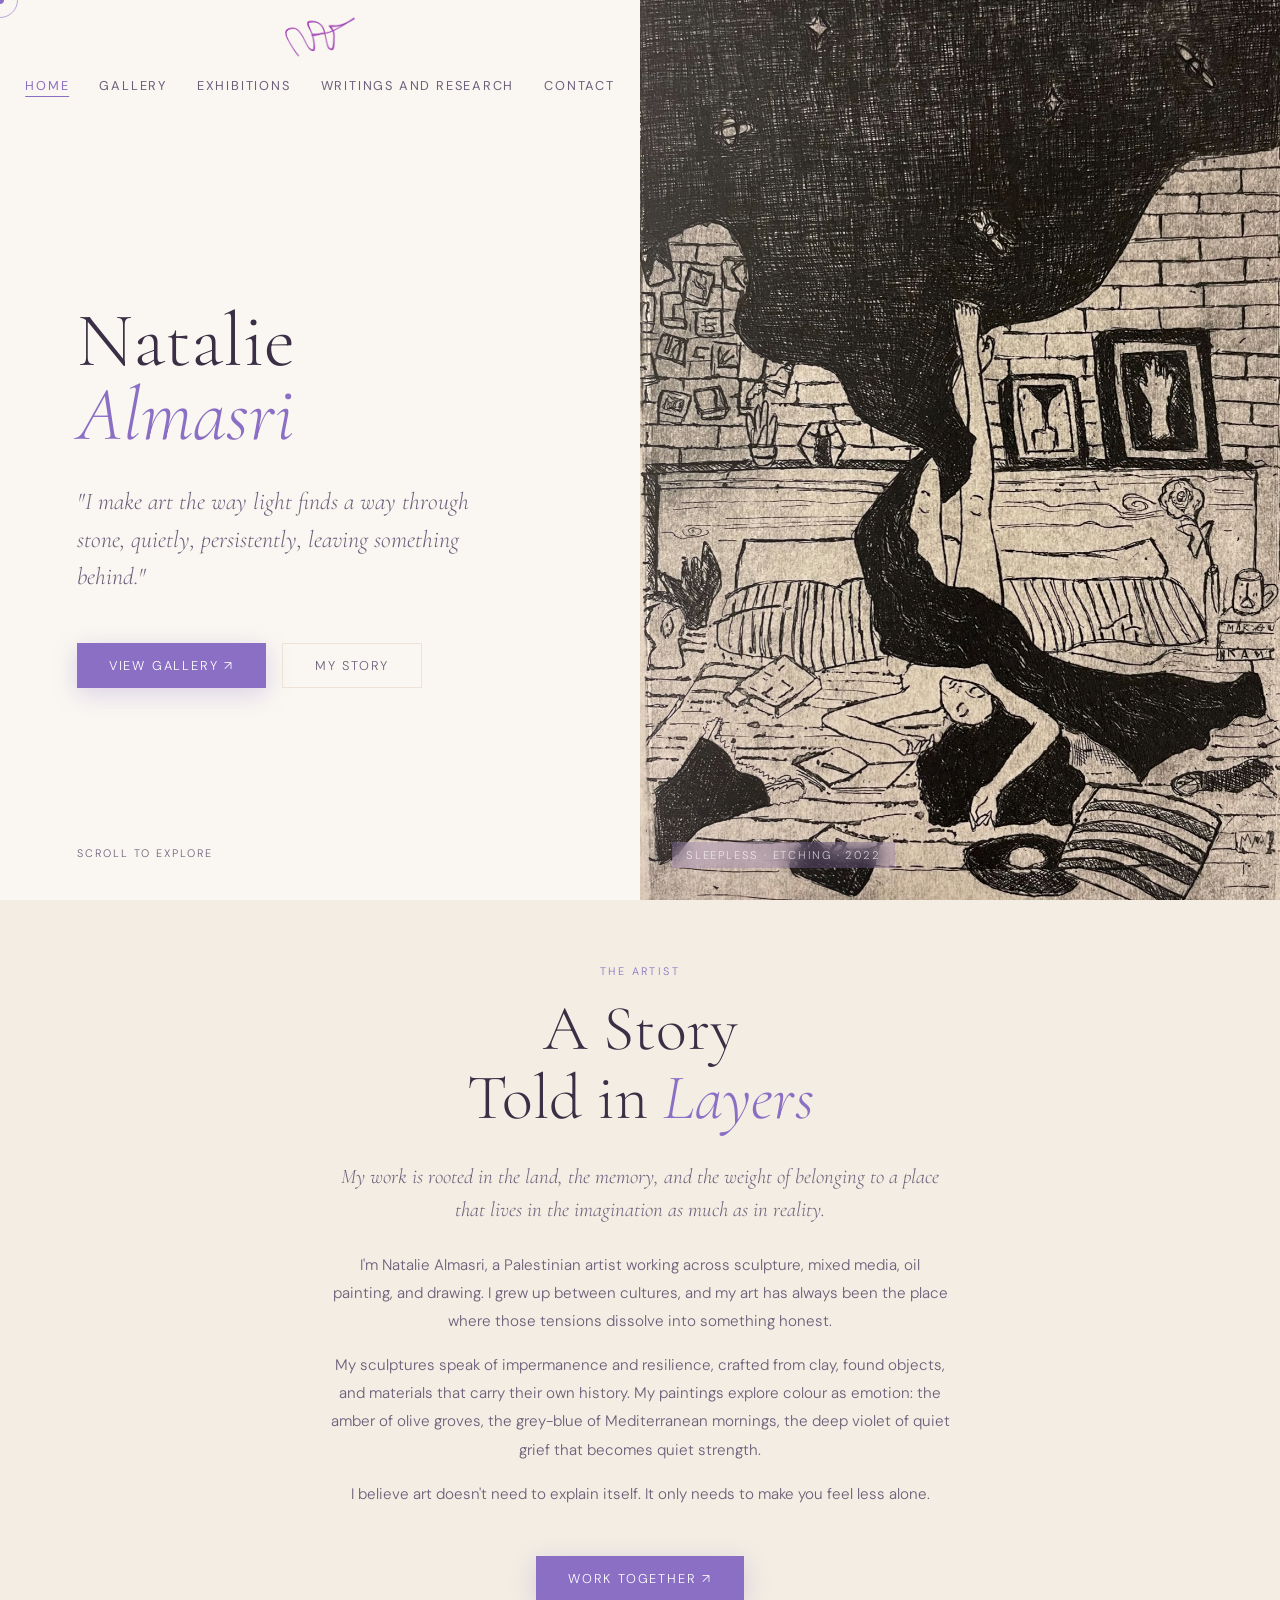
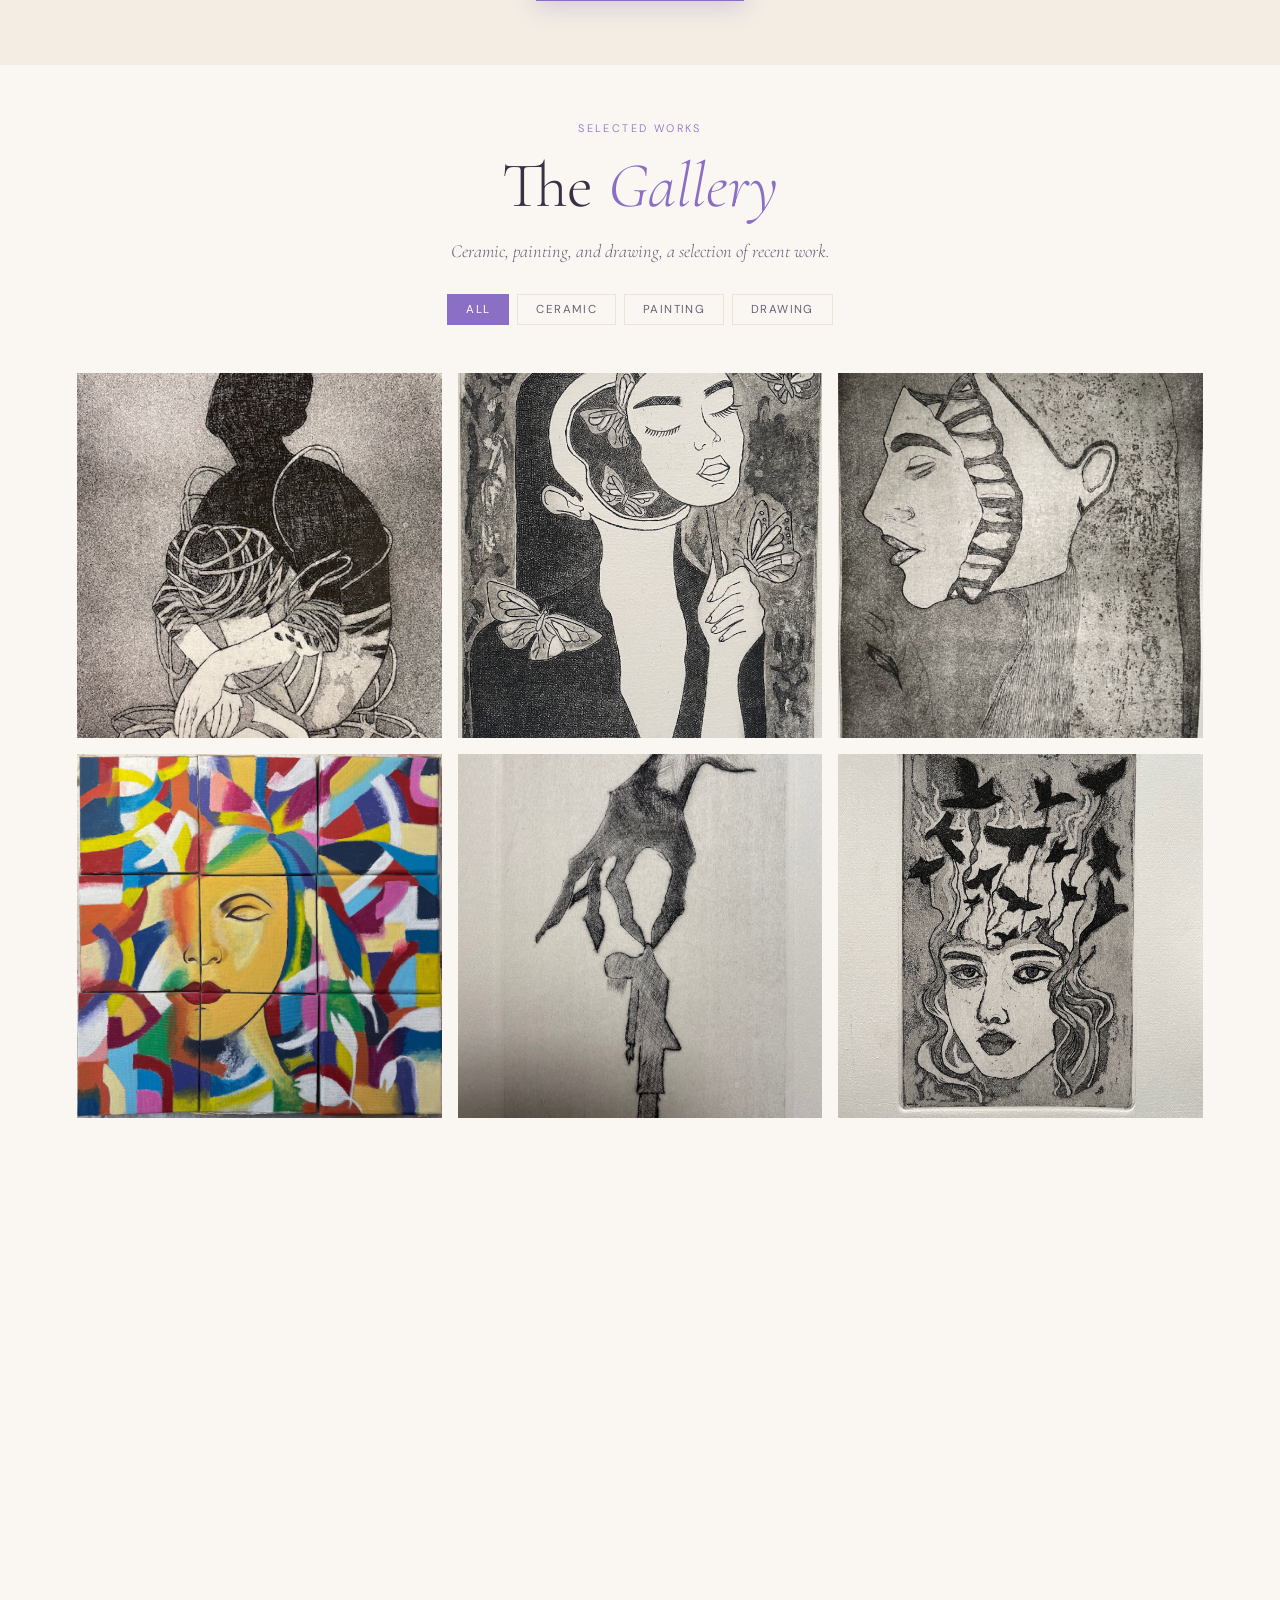
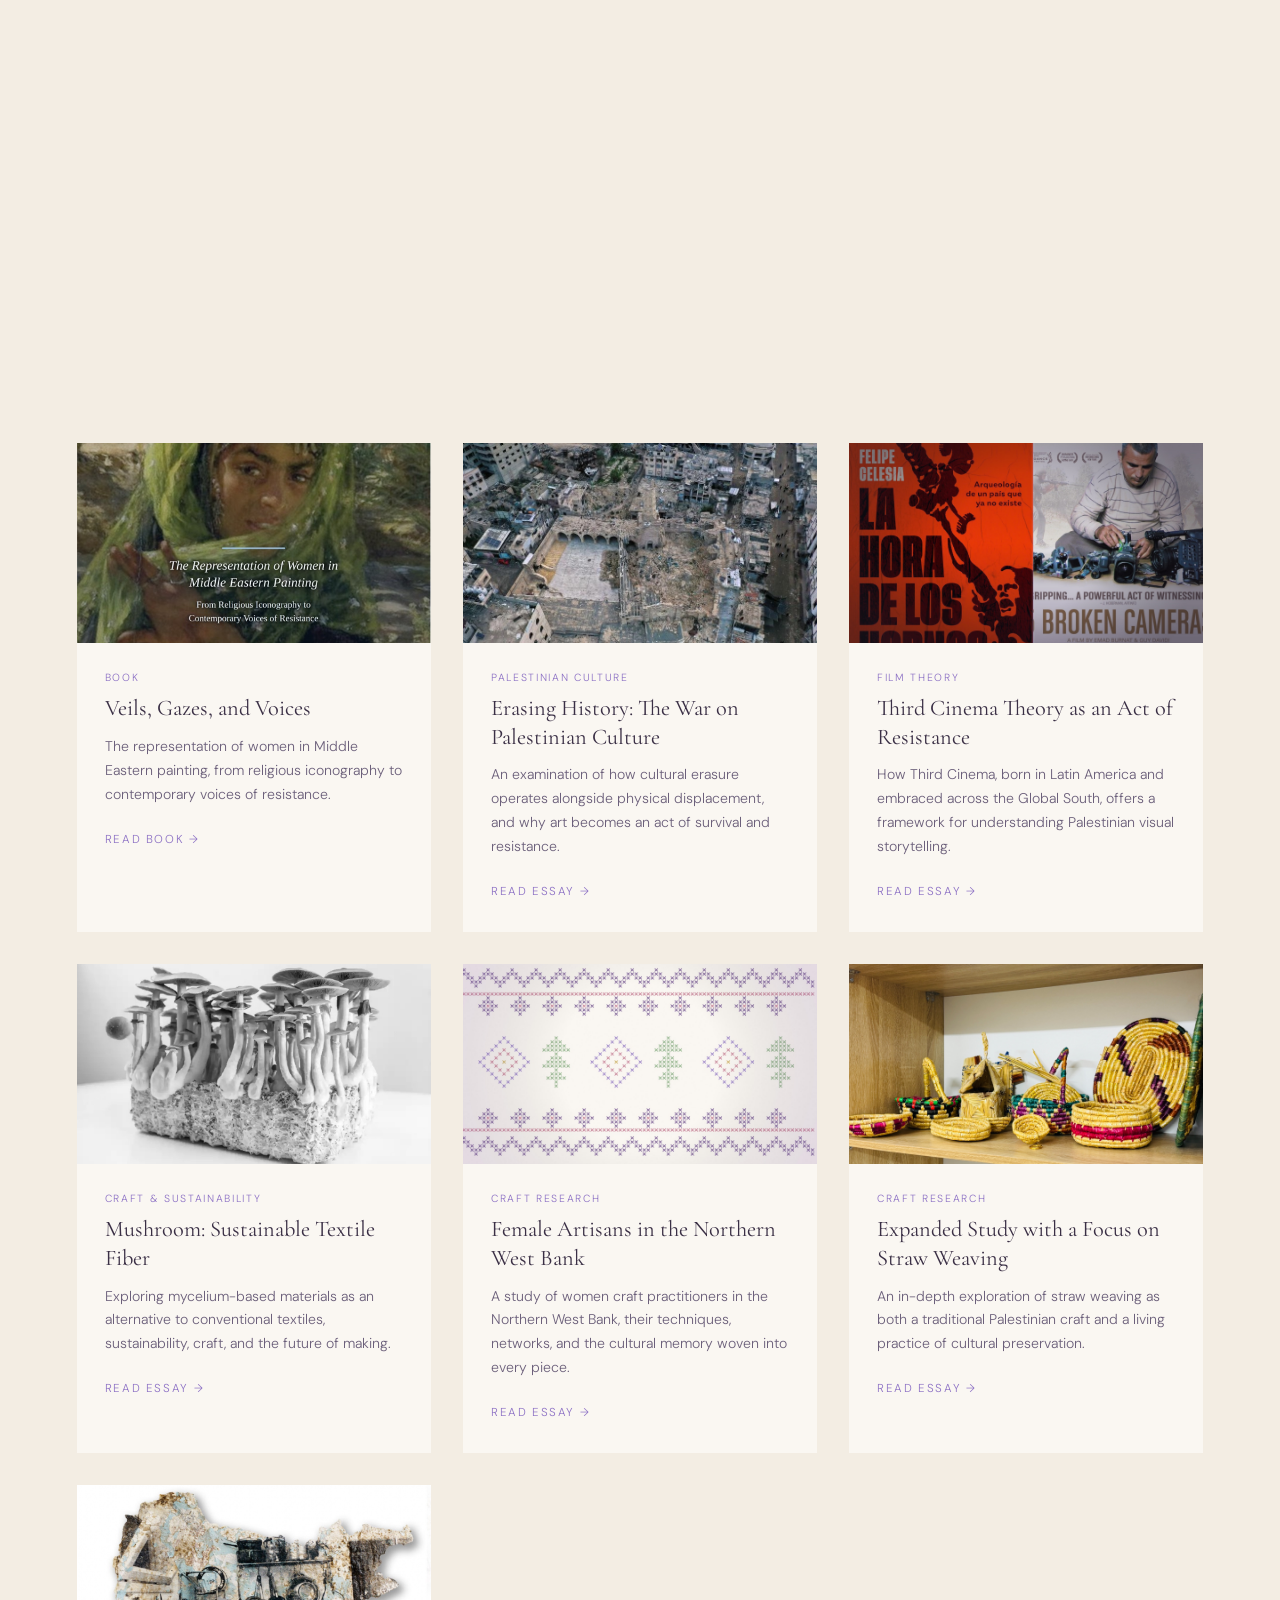
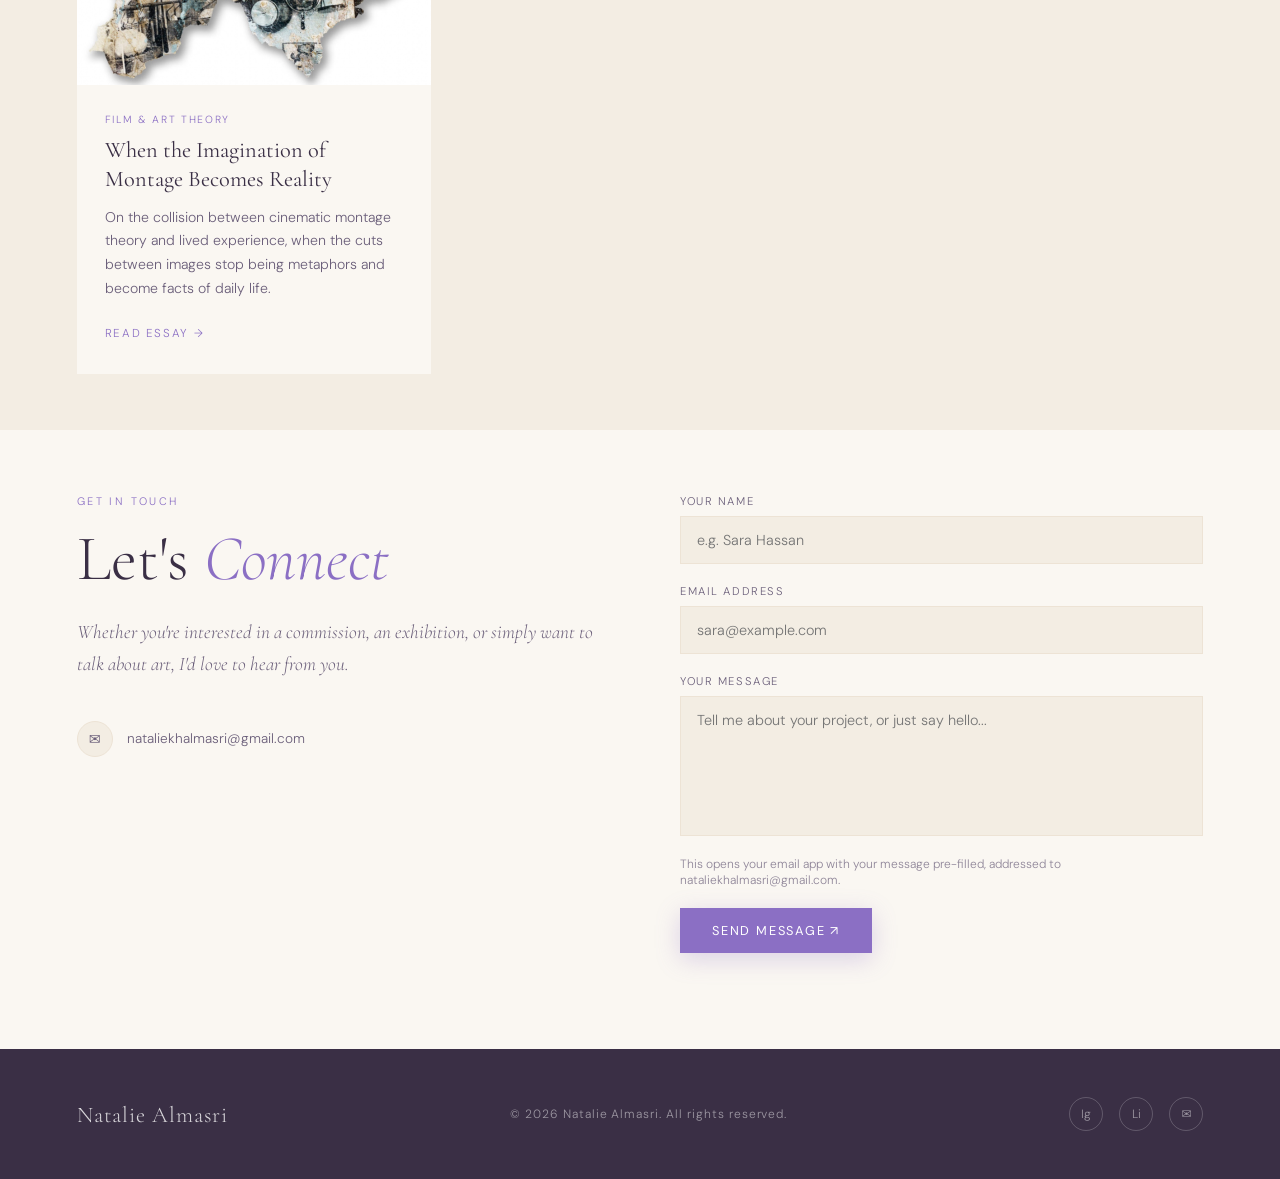
==== commit f1717dbd: "Add files via upload" ====
--- a/index.html
+++ b/index.html
@@ -541,11 +541,14 @@
       </div>
     </article>
     <article class="blog-card reveal reveal-delay-2">
-      <div class="blog-img"><img src="uploads/exhibition-something-poetic.jpg" alt="Something Poetic, Something Politic, mixed media installation" /></div>
-      <div class="blog-body">
-        <p class="blog-tag">Exhibition · 2021</p>
-        <h3 class="blog-title">Something Poetic, Something Politic</h3>
+      <a href="something-poetic.html" class="blog-img-link" aria-label="View: Something Poetic, Something Politic">
+        <div class="blog-img"><img src="uploads/exhibition-something-poetic.jpg" alt="Something Poetic, Something Politic, mixed media installation" /></div>
+      </a>
+      <div class="blog-body">
+        <p class="blog-tag">Exhibition · 2022</p>
+        <a href="something-poetic.html" class="blog-title-link"><h3 class="blog-title">Something Poetic, Something Politic</h3></a>
         <p class="blog-excerpt">Iuav University, Venice, Italy<br>Mixed media</p>
+        <a href="something-poetic.html" class="blog-read">View exhibition →</a>
       </div>
     </article>
     <article class="blog-card reveal reveal-delay-3">
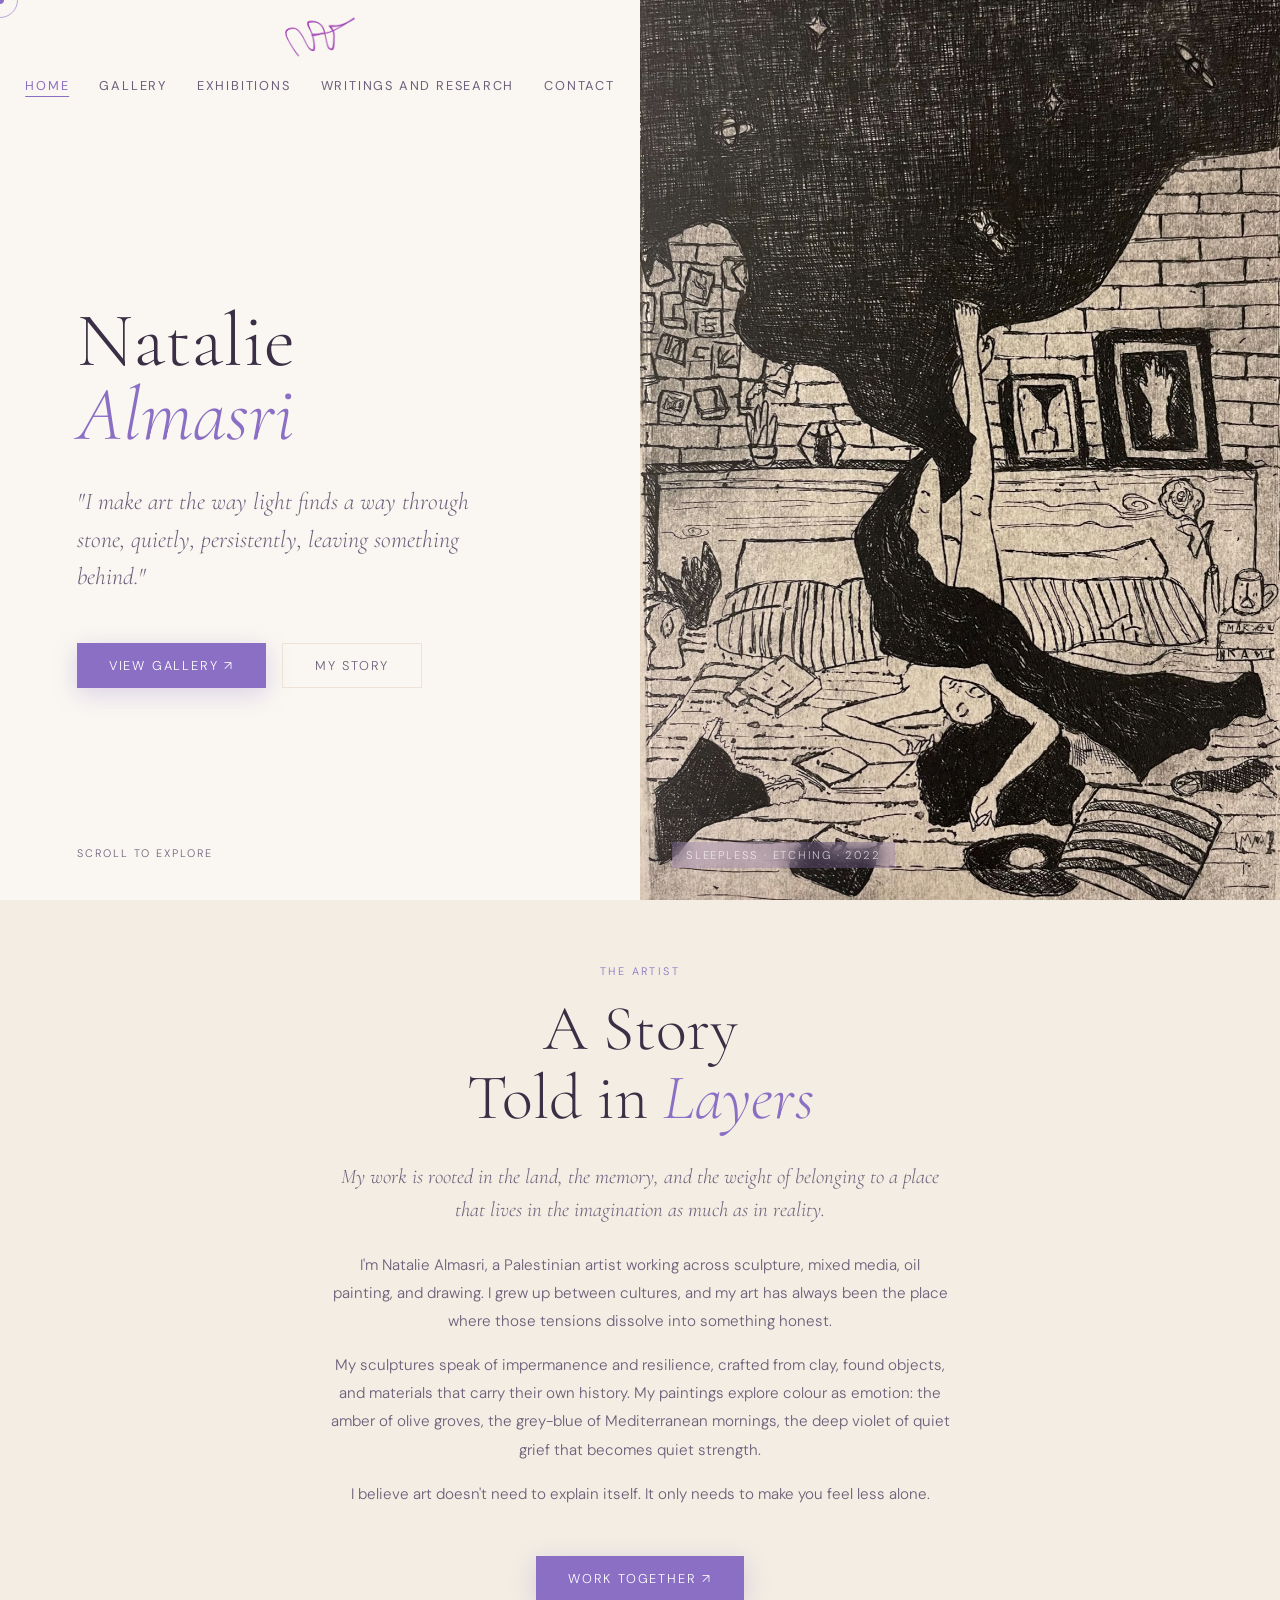
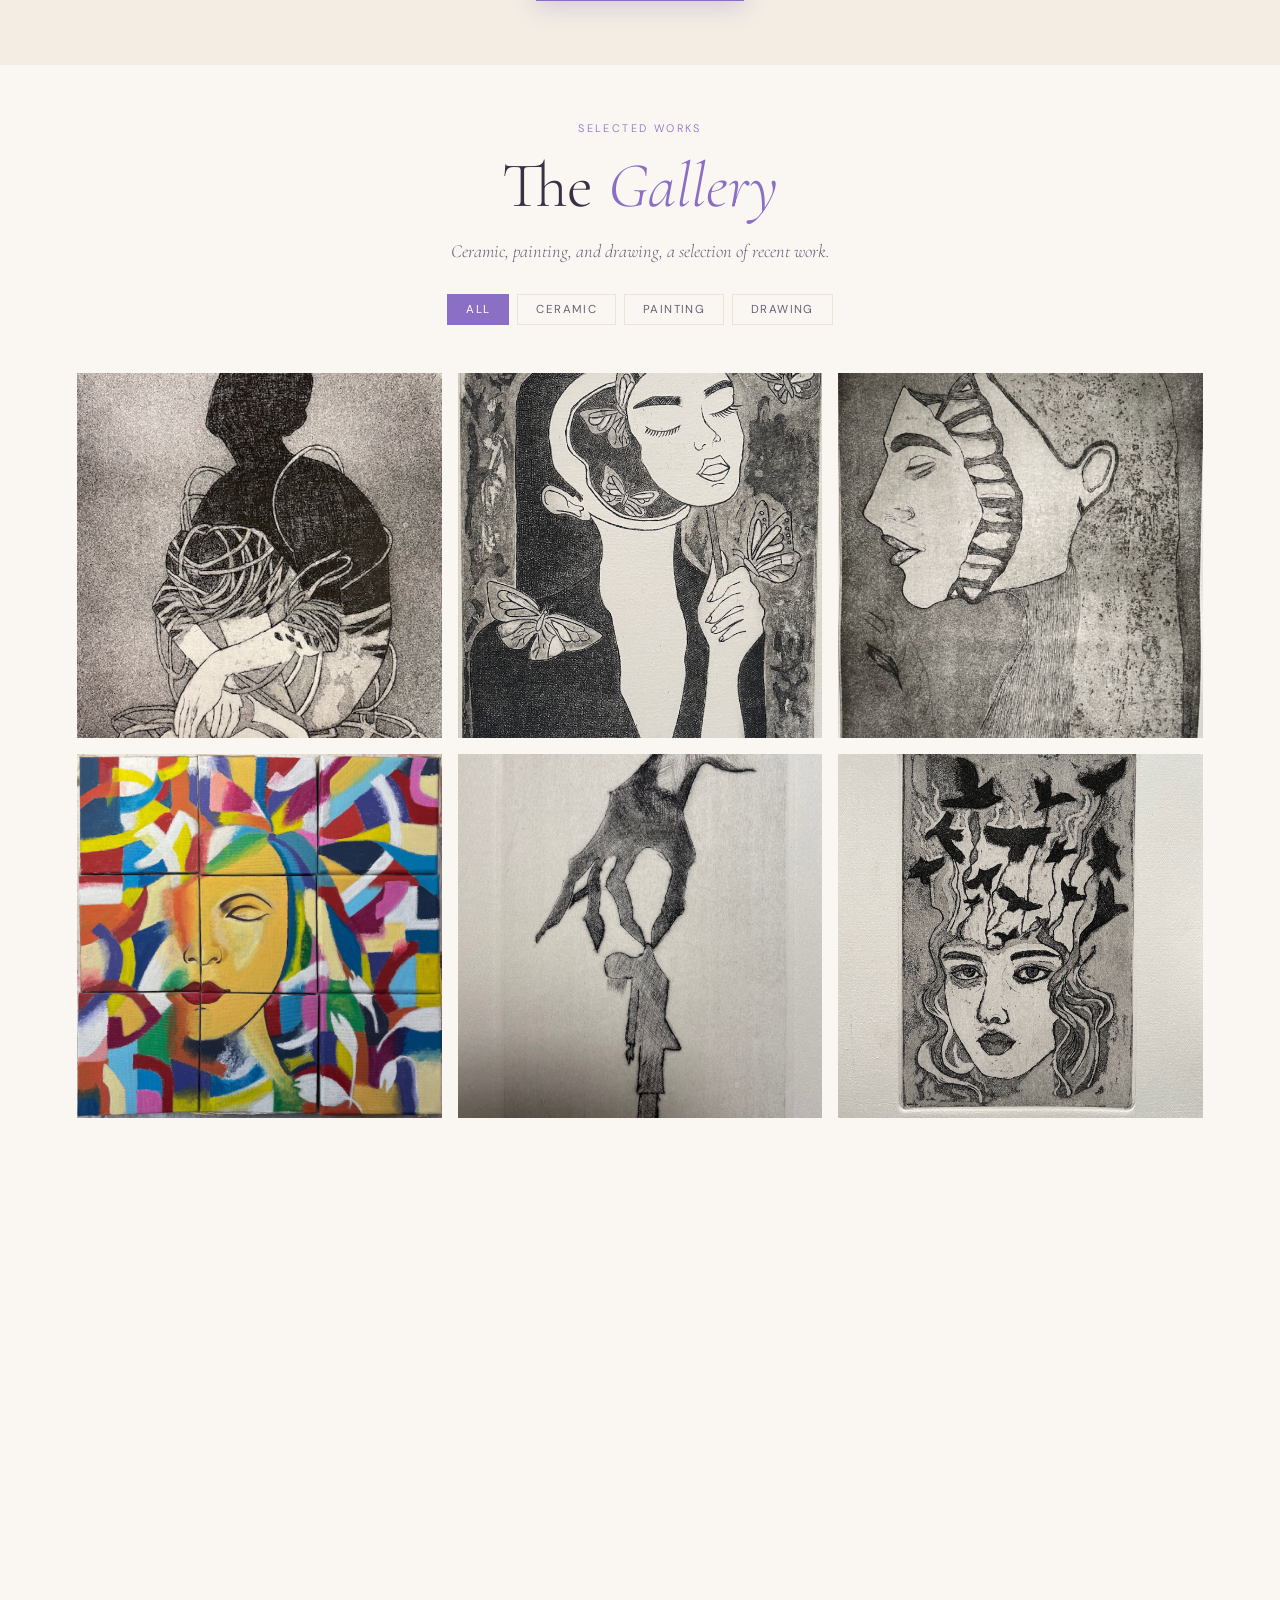
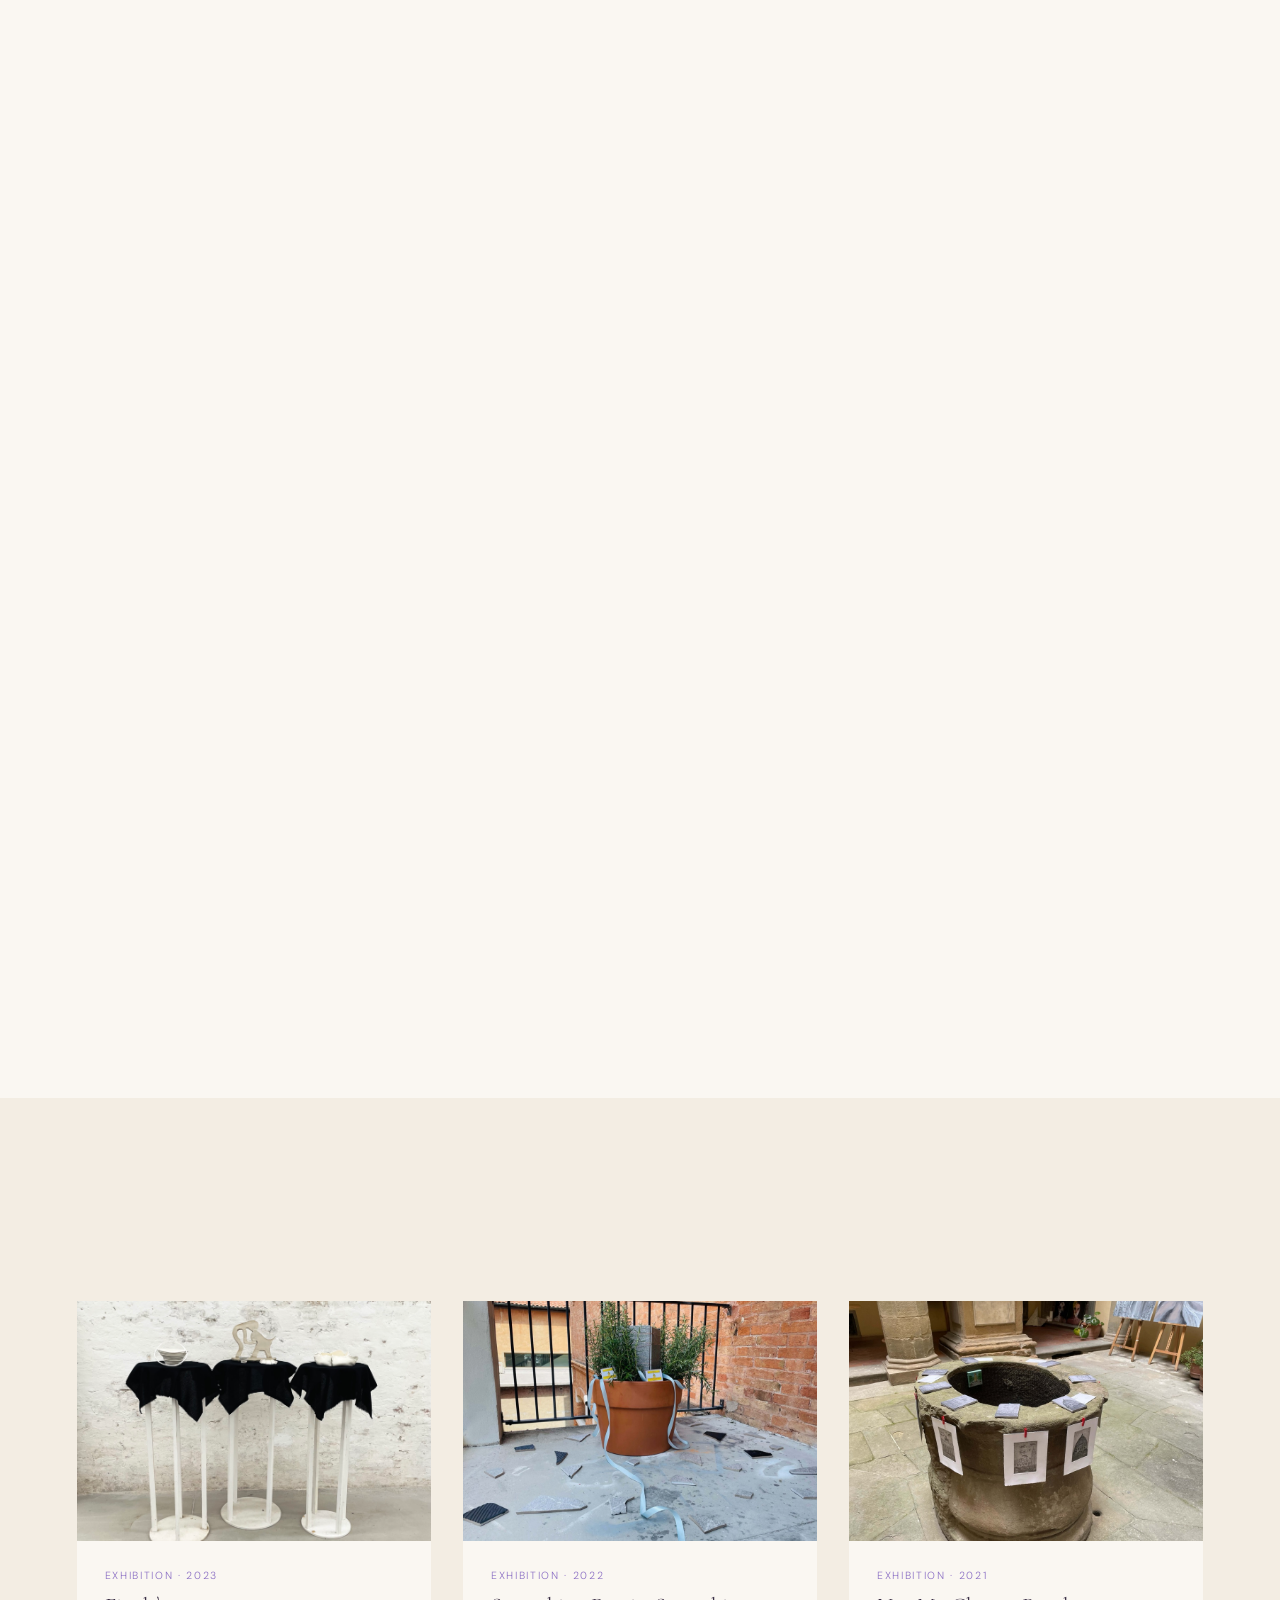
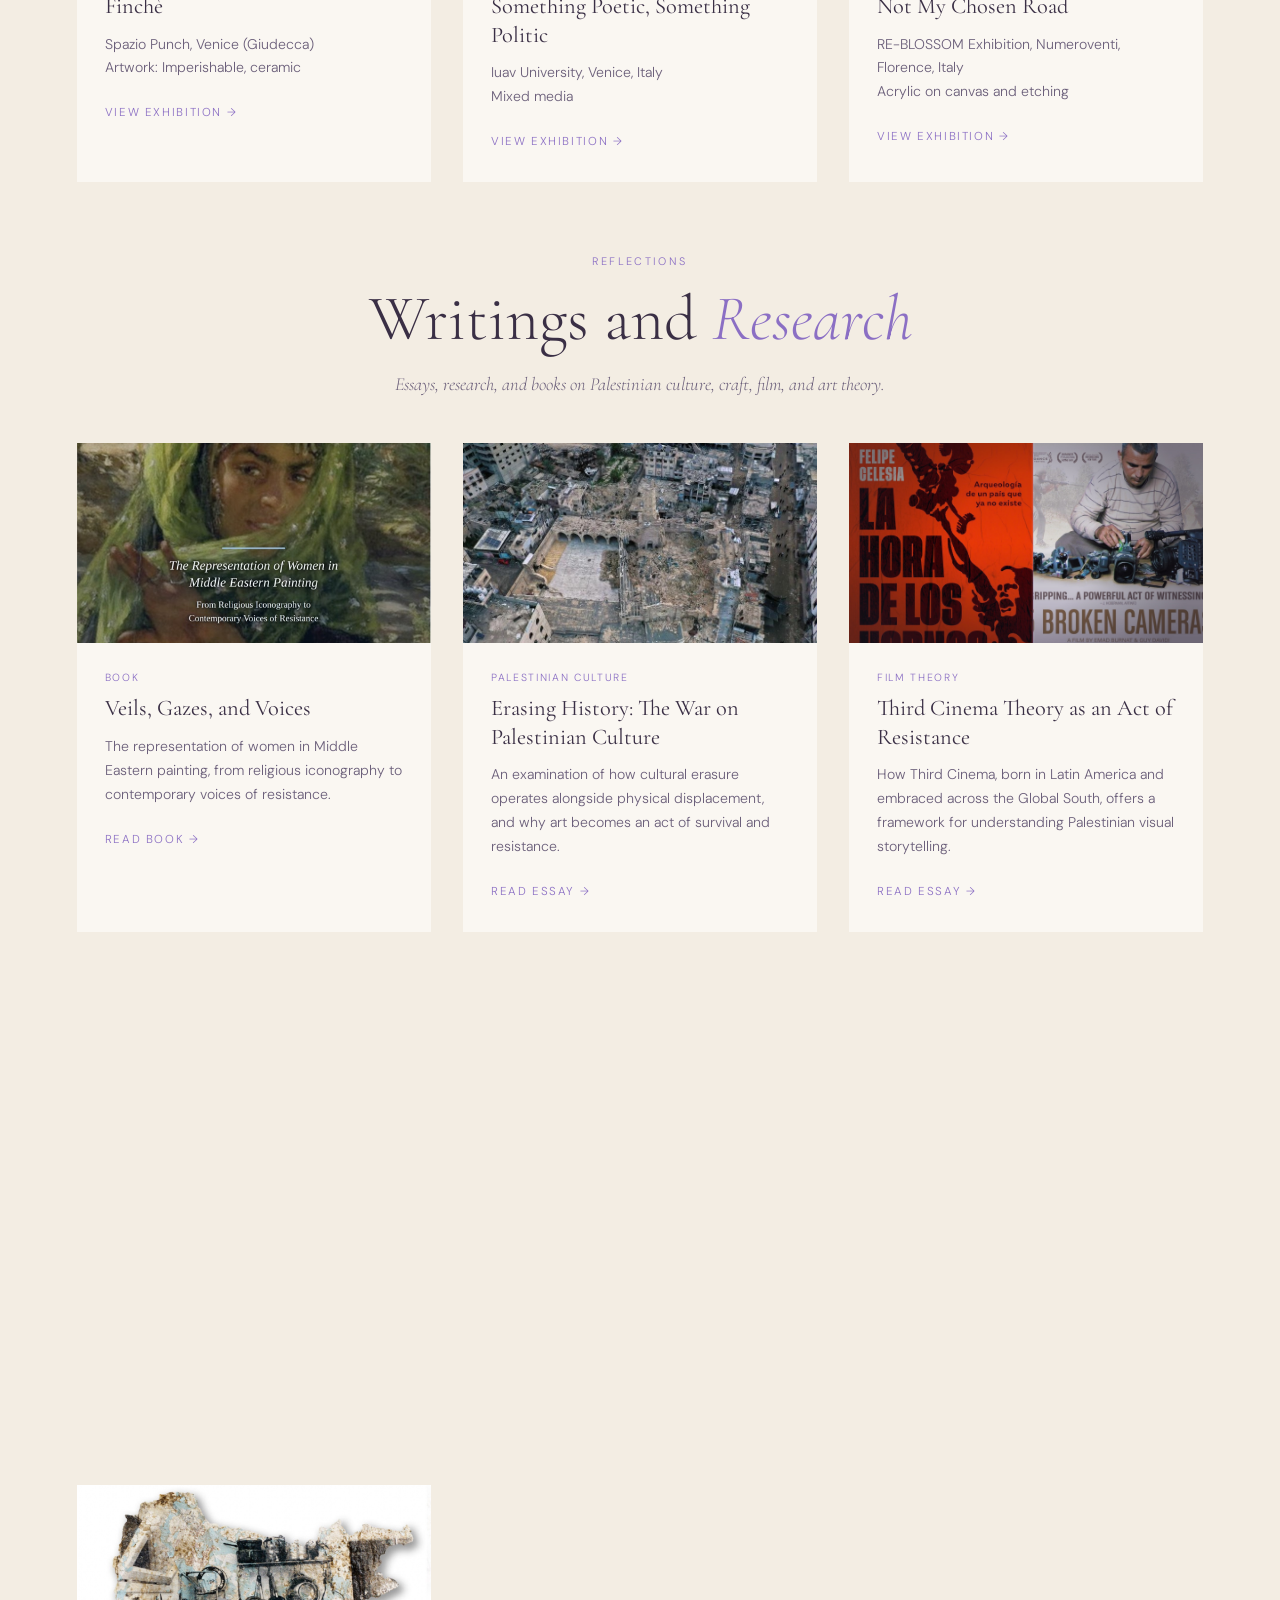
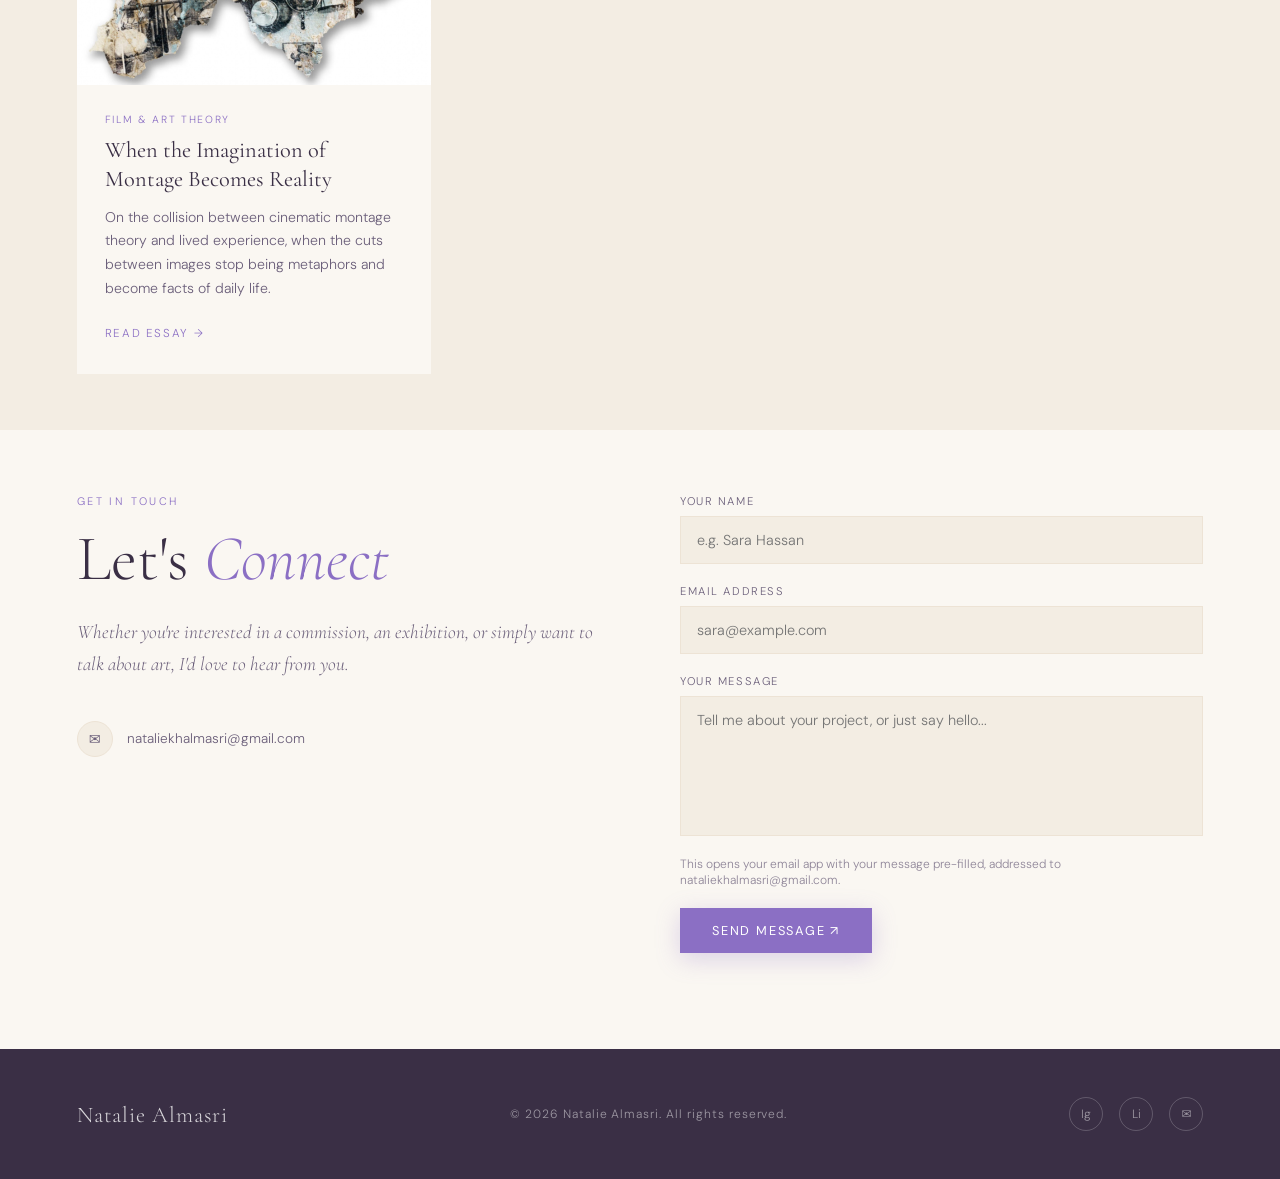
==== commit 2a5773ac: "Add files via upload" ====
--- a/index.html
+++ b/index.html
@@ -155,6 +155,7 @@
       font-family: var(--font-body); font-size: 0.68rem;
       letter-spacing: 0.1em; color: rgba(255,255,255,0.65);
     }
+    .art-card--fit .art-thumb img { object-fit: contain; }
     .art-card--plain .art-thumb { background: #fff; }
     .art-card--plain .art-thumb img { object-fit: contain; padding: 4%; }
     .art-thumb img {
@@ -519,6 +520,9 @@
     </div>
     <div class="art-card art-card--plain reveal reveal-delay-1" data-category="ceramic" onclick="openLightbox(16)">
       <div class="art-thumb"><img src="uploads/ceramic-7.jpg" alt="Ceramic artwork" loading="lazy" /></div>
+    </div>
+    <div class="art-card art-card--fit reveal reveal-delay-2" data-category="painting" onclick="openLightbox(17)">
+      <div class="art-thumb"><img src="uploads/painting-2899.jpg" alt="Painting" loading="lazy" /></div>
     </div>
   </div>
 </section>
@@ -762,7 +766,8 @@
     { title: '', desc: '', img: 'uploads/ceramic-4.jpg' },
     { title: '', desc: '', img: 'uploads/ceramic-5.jpg' },
     { title: '', desc: '', img: 'uploads/ceramic-6.jpg' },
-    { title: '', desc: '', img: 'uploads/ceramic-7.jpg' }
+    { title: '', desc: '', img: 'uploads/ceramic-7.jpg' },
+    { title: '', desc: '', img: 'uploads/painting-2899.jpg' }
   ];
   function openLightbox(i) {
     const lb = document.getElementById('lightbox');
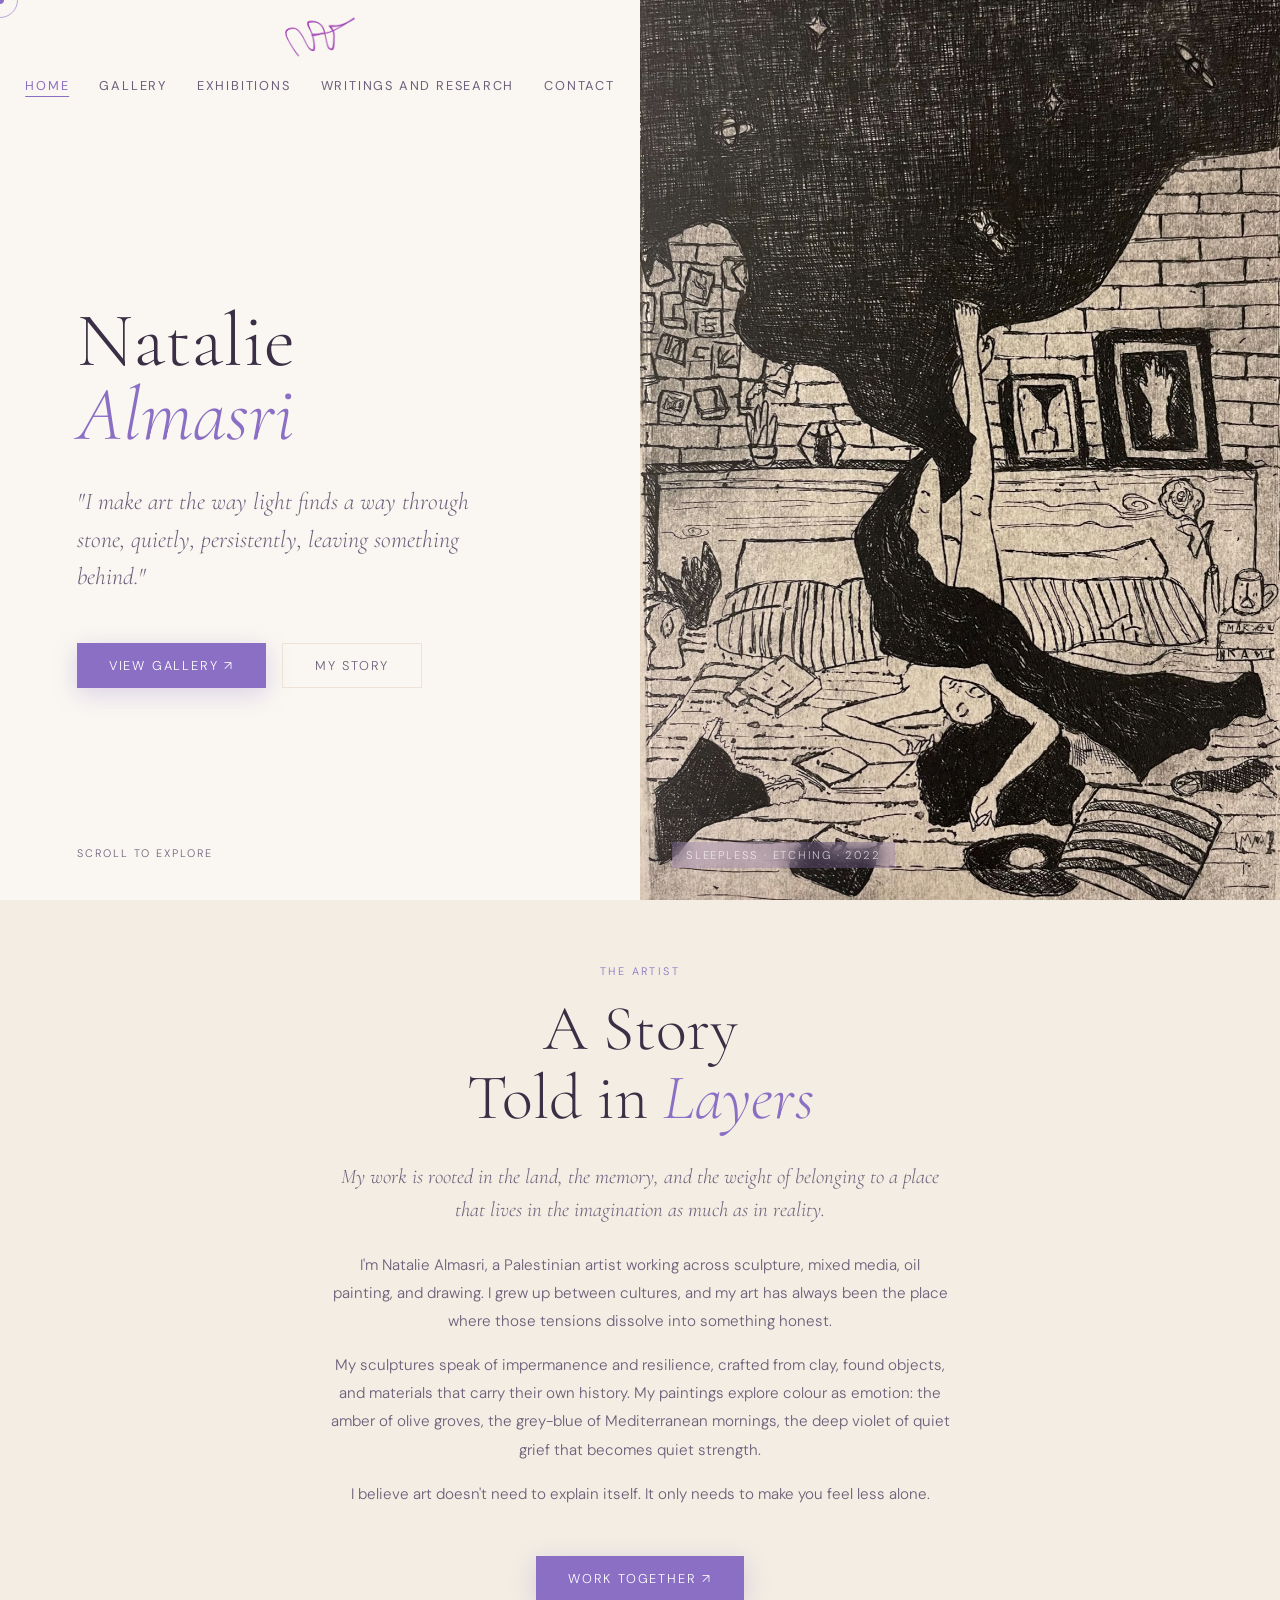
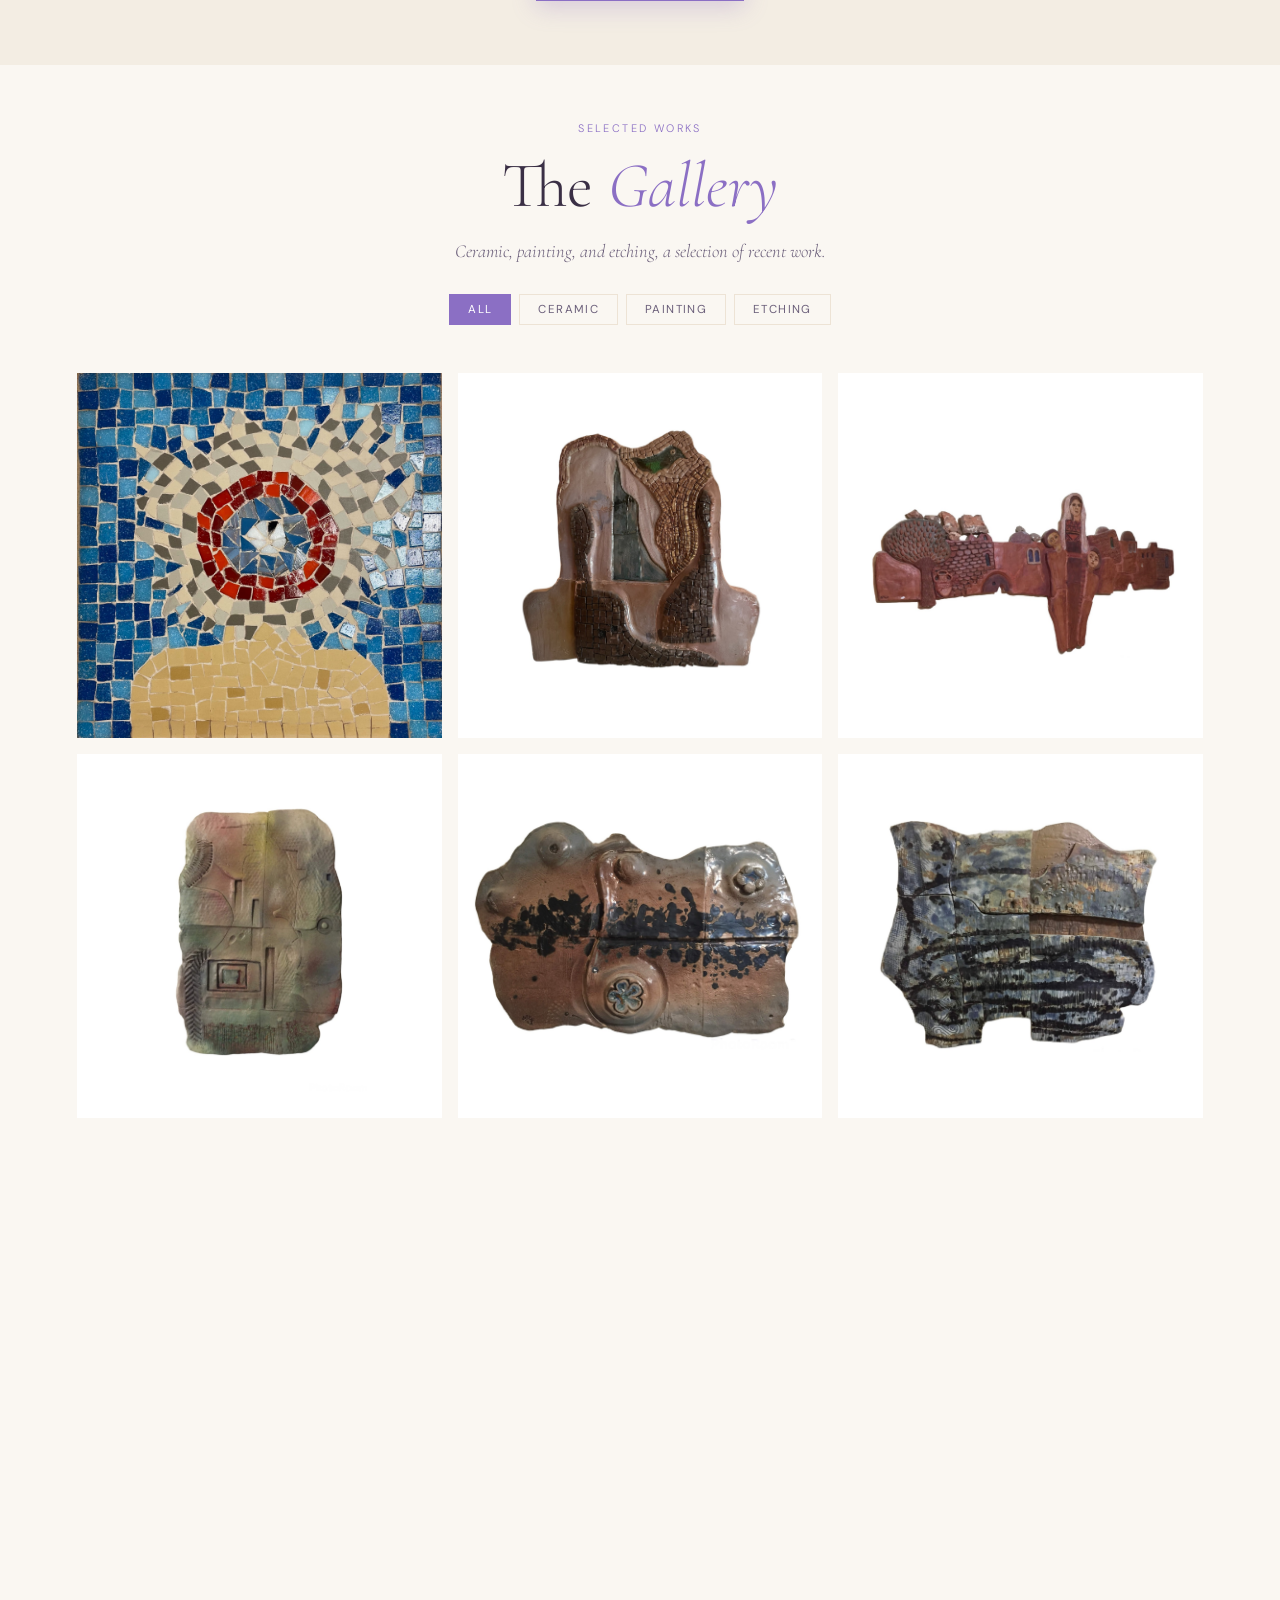
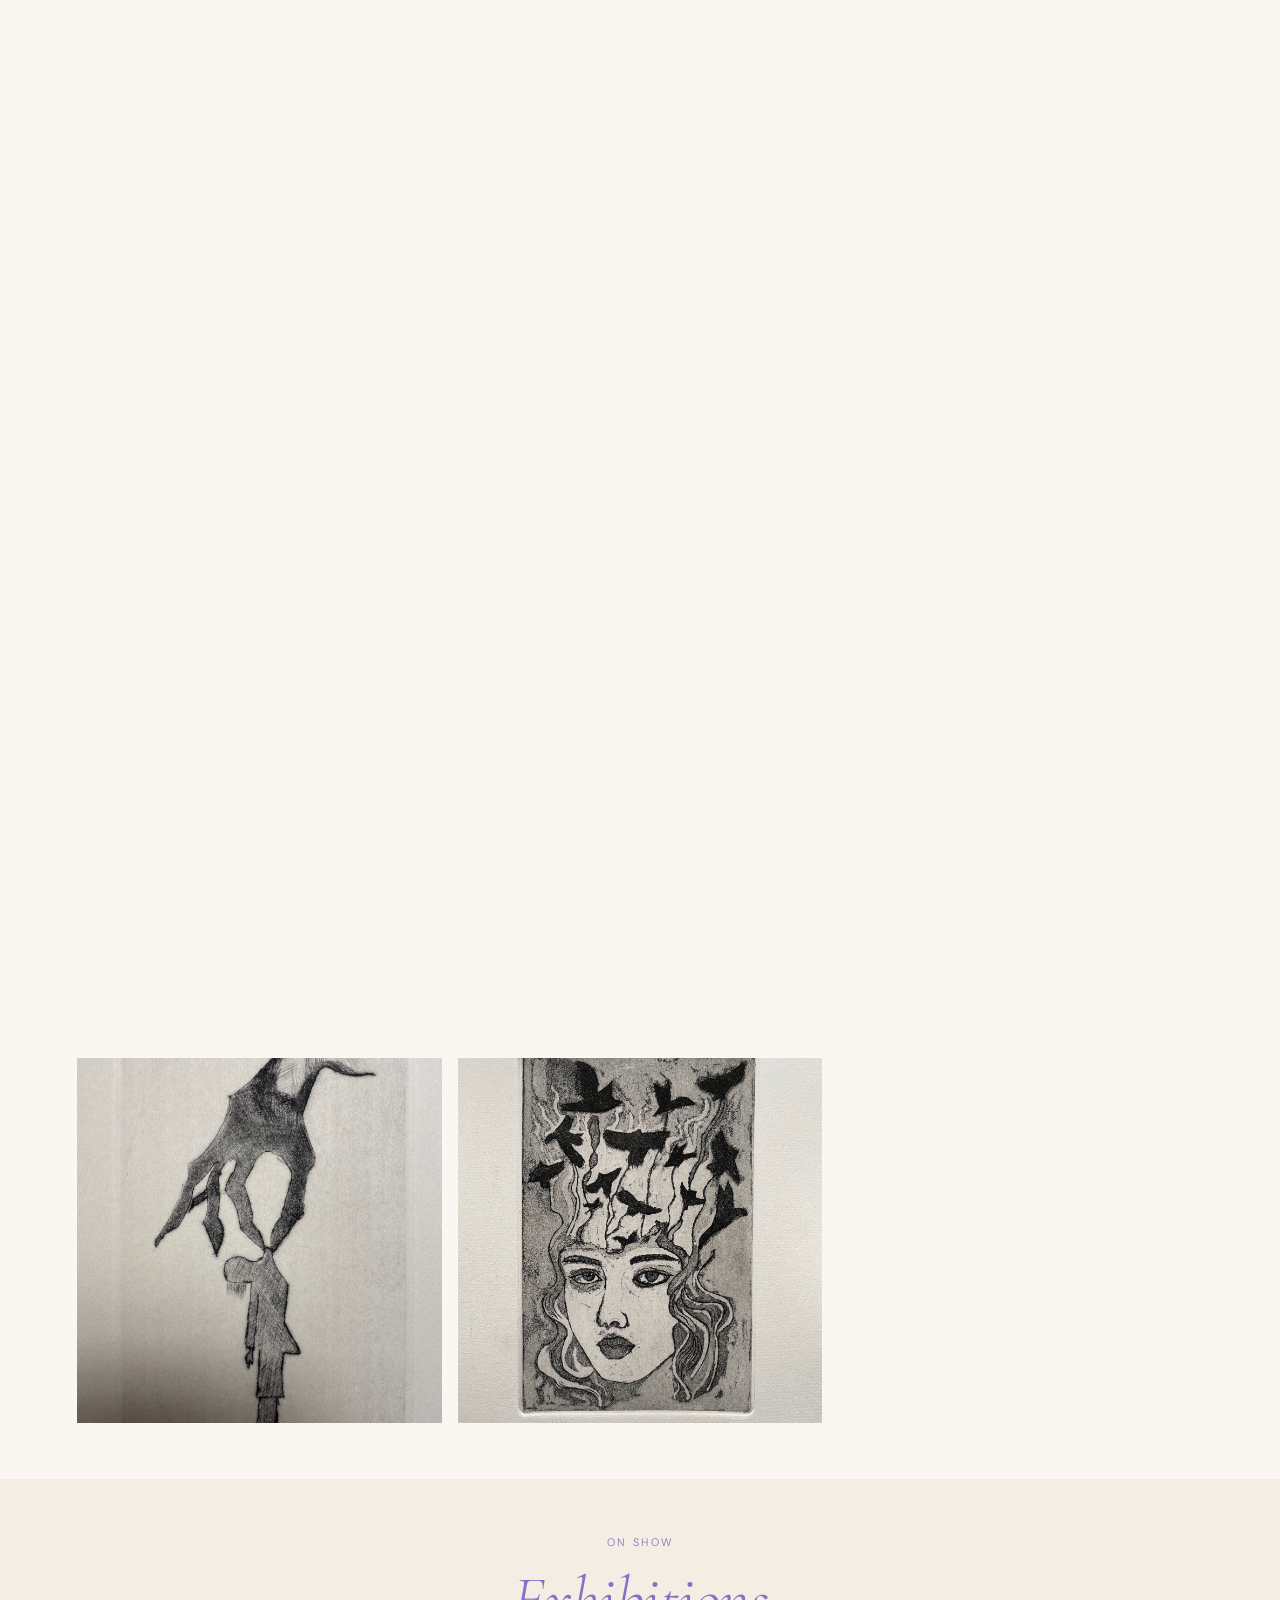
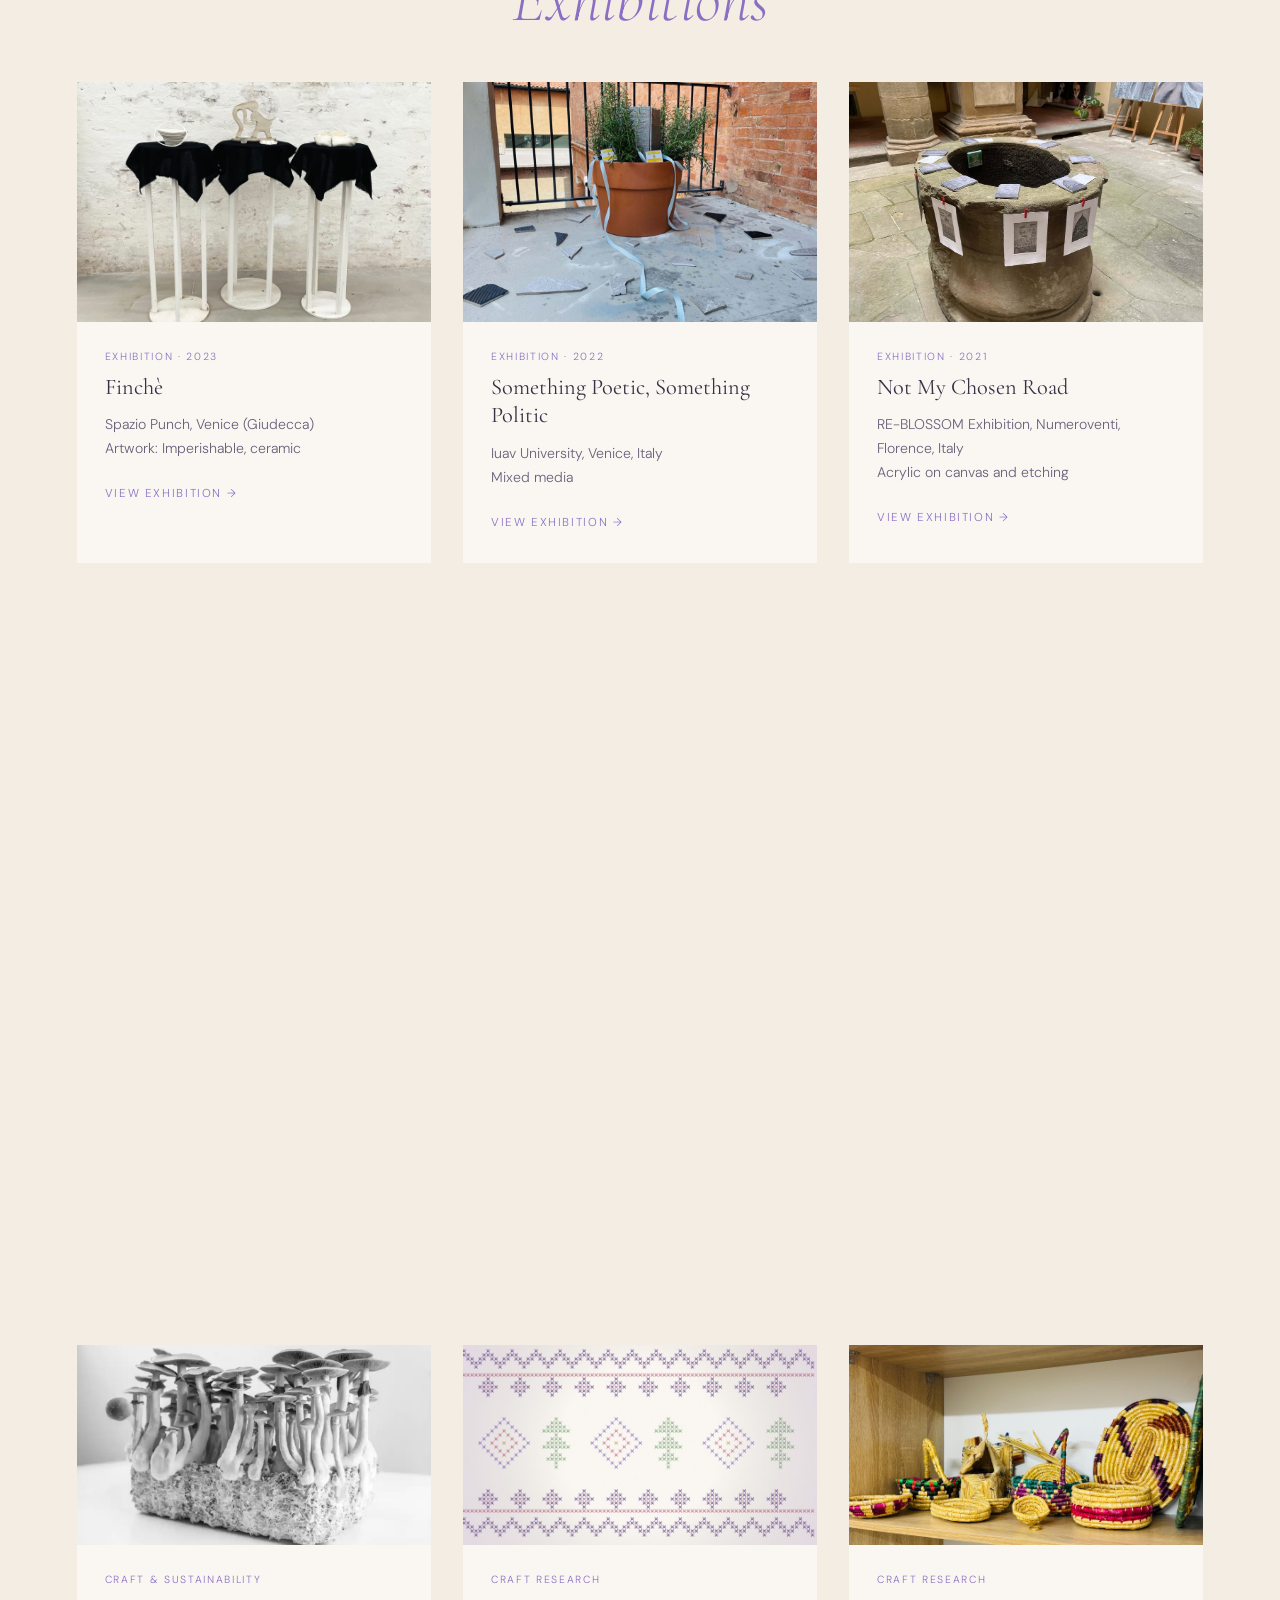
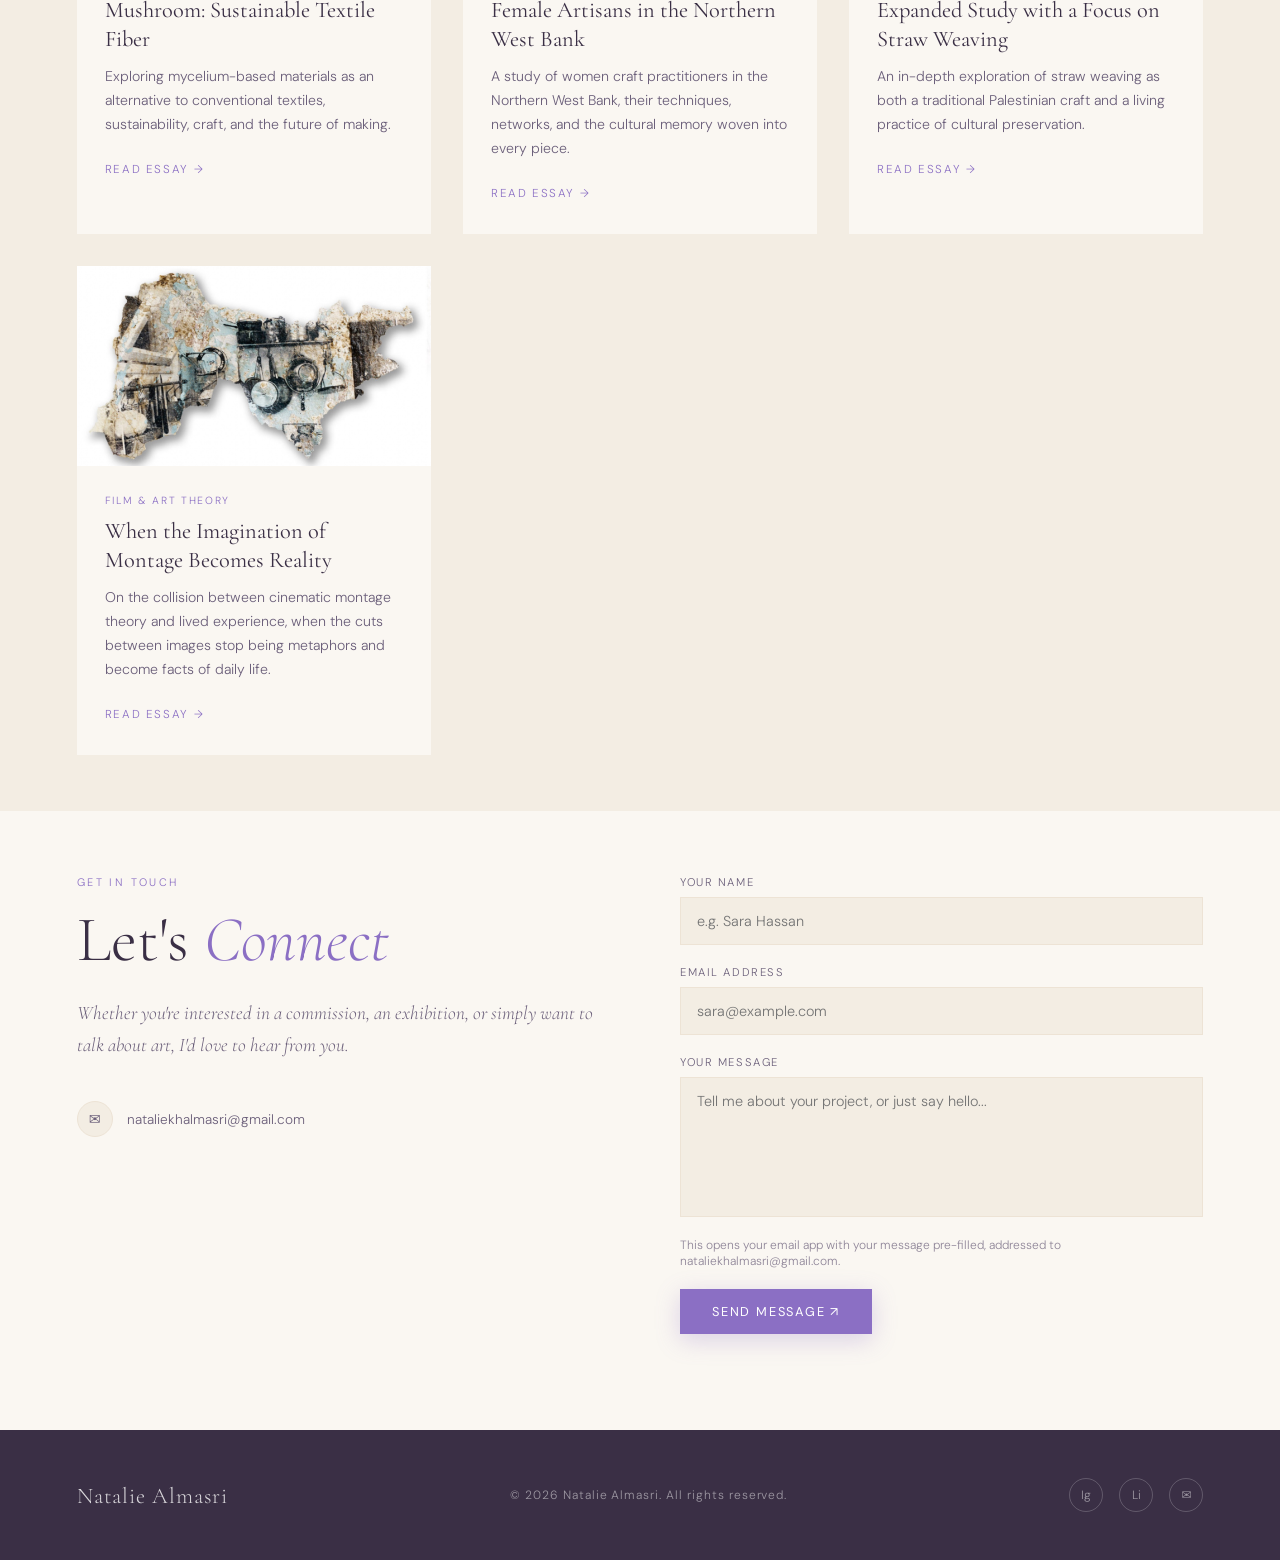
==== commit d7eab419: "Add files via upload" ====
--- a/index.html
+++ b/index.html
@@ -121,6 +121,7 @@
       gap: 16px;
       margin-top: 48px;
     }
+    .gallery-grid .cat-start { grid-column-start: 1; }
     .art-card {
       aspect-ratio: 1 / 1;
       position: relative; overflow: hidden;
@@ -421,108 +422,108 @@
   <div class="page-header reveal">
     <p class="section-label">Selected Works</p>
     <h2 class="section-title">The <em>Gallery</em></h2>
-    <p class="page-lede">Ceramic, painting, and drawing, a selection of recent work.</p>
+    <p class="page-lede">Ceramic, painting, and etching, a selection of recent work.</p>
     <div class="gallery-filters">
       <button class="filter-btn active" data-filter="all">All</button>
       <button class="filter-btn" data-filter="ceramic">Ceramic</button>
       <button class="filter-btn" data-filter="painting">Painting</button>
-      <button class="filter-btn" data-filter="drawing">Drawing</button>
+      <button class="filter-btn" data-filter="etching">Etching</button>
     </div>
   </div>
   <div class="gallery-grid">
-    <div class="art-card reveal reveal-delay-1" data-category="drawing" onclick="openLightbox(0)">
+    <div class="art-card cat-start reveal reveal-delay-3" data-category="ceramic" onclick="openLightbox(8)">
+      <div class="art-thumb"><img src="uploads/IMG_0064.jpeg" alt="Eye of the Storm" /></div>
+      <div class="art-overlay">
+        <div class="art-title">Eye of the Storm</div>
+        <div class="art-meta">Mosaic · Ceramic Tiles · 2023</div>
+      </div>
+    </div>
+    <div class="art-card art-card--plain reveal reveal-delay-1" data-category="ceramic" onclick="openLightbox(10)">
+      <div class="art-thumb"><img src="uploads/ceramic-1.jpg" alt="Ceramic artwork" loading="lazy" /></div>
+    </div>
+    <div class="art-card art-card--plain reveal reveal-delay-2" data-category="ceramic" onclick="openLightbox(11)">
+      <div class="art-thumb"><img src="uploads/ceramic-2.jpg" alt="Ceramic artwork" loading="lazy" /></div>
+    </div>
+    <div class="art-card art-card--plain reveal reveal-delay-3" data-category="ceramic" onclick="openLightbox(12)">
+      <div class="art-thumb"><img src="uploads/ceramic-3.jpg" alt="Ceramic artwork" loading="lazy" /></div>
+    </div>
+    <div class="art-card art-card--plain reveal reveal-delay-1" data-category="ceramic" onclick="openLightbox(13)">
+      <div class="art-thumb"><img src="uploads/ceramic-4.jpg" alt="Ceramic artwork" loading="lazy" /></div>
+    </div>
+    <div class="art-card art-card--plain reveal reveal-delay-2" data-category="ceramic" onclick="openLightbox(14)">
+      <div class="art-thumb"><img src="uploads/ceramic-5.jpg" alt="Ceramic artwork" loading="lazy" /></div>
+    </div>
+    <div class="art-card art-card--plain reveal reveal-delay-3" data-category="ceramic" onclick="openLightbox(15)">
+      <div class="art-thumb"><img src="uploads/ceramic-6.jpg" alt="Ceramic artwork" loading="lazy" /></div>
+    </div>
+    <div class="art-card art-card--plain reveal reveal-delay-1" data-category="ceramic" onclick="openLightbox(16)">
+      <div class="art-thumb"><img src="uploads/ceramic-7.jpg" alt="Ceramic artwork" loading="lazy" /></div>
+    </div>
+    <div class="art-card cat-start reveal reveal-delay-1" data-category="painting" onclick="openLightbox(3)">
+      <div class="art-thumb"><img src="uploads/image:background.jpeg" alt="Fragments of Being" /></div>
+      <div class="art-overlay">
+        <div class="art-title">Fragments of Being</div>
+        <div class="art-meta">Acrylic on Canvas · 2024</div>
+      </div>
+    </div>
+    <div class="art-card reveal reveal-delay-1" data-category="painting" onclick="openLightbox(6)">
+      <div class="art-thumb"><img src="uploads/IMG_0781 3..jpg" alt="Becoming" /></div>
+      <div class="art-overlay">
+        <div class="art-title">Becoming</div>
+        <div class="art-meta">Oil &amp; Mixed Media · 2024</div>
+      </div>
+    </div>
+    <div class="art-card reveal reveal-delay-2" data-category="painting" onclick="openLightbox(7)">
+      <div class="art-thumb"><img src="uploads/IMG_0709 3.jpeg" alt="Overwhelmed" /></div>
+      <div class="art-overlay">
+        <div class="art-title">Overwhelmed</div>
+        <div class="art-meta">Oil on Canvas · 2024</div>
+      </div>
+    </div>
+    <div class="art-card reveal reveal-delay-1" data-category="painting" onclick="openLightbox(9)">
+      <div class="art-thumb"><img src="uploads/IMG_1897 2.jpg" alt="Resilience" /></div>
+      <div class="art-overlay">
+        <div class="art-title">Resilience</div>
+        <div class="art-meta">Acrylic on Canvas · 2022</div>
+      </div>
+    </div>
+    <div class="art-card art-card--fit reveal reveal-delay-2" data-category="painting" onclick="openLightbox(17)">
+      <div class="art-thumb"><img src="uploads/painting-2899.jpg" alt="Painting" loading="lazy" /></div>
+    </div>
+    <div class="art-card cat-start reveal reveal-delay-1" data-category="etching" onclick="openLightbox(0)">
       <div class="art-thumb"><img src="uploads/Freedom1.jpeg" alt="Trapped" /></div>
       <div class="art-overlay">
         <div class="art-title">Trapped</div>
         <div class="art-meta">Etching · 2025</div>
       </div>
     </div>
-    <div class="art-card reveal reveal-delay-2" data-category="drawing" onclick="openLightbox(1)">
+    <div class="art-card reveal reveal-delay-2" data-category="etching" onclick="openLightbox(1)">
       <div class="art-thumb"><img src="uploads/Freedom2.jpeg" alt="Beautiful Mind Inside" /></div>
       <div class="art-overlay">
         <div class="art-title">Beautiful Mind Inside</div>
         <div class="art-meta">Etching · 2026</div>
       </div>
     </div>
-    <div class="art-card reveal reveal-delay-3" data-category="drawing" onclick="openLightbox(2)">
+    <div class="art-card reveal reveal-delay-3" data-category="etching" onclick="openLightbox(2)">
       <div class="art-thumb"><img src="uploads/Freedom3.jpeg" alt="Trying to Escape" /></div>
       <div class="art-overlay">
         <div class="art-title">Trying to Escape</div>
         <div class="art-meta">Etching · 2025</div>
       </div>
     </div>
-    <div class="art-card reveal reveal-delay-1" data-category="painting" onclick="openLightbox(3)">
-      <div class="art-thumb"><img src="uploads/image:background.jpeg" alt="Fragments of Being" /></div>
-      <div class="art-overlay">
-        <div class="art-title">Fragments of Being</div>
-        <div class="art-meta">Acrylic on Canvas · 2024</div>
-      </div>
-    </div>
-    <div class="art-card reveal reveal-delay-2" data-category="drawing" onclick="openLightbox(4)">
+    <div class="art-card reveal reveal-delay-2" data-category="etching" onclick="openLightbox(4)">
       <div class="art-thumb"><img src="uploads/IMG_0155.jpeg" alt="Grip" /></div>
       <div class="art-overlay">
         <div class="art-title">Grip</div>
         <div class="art-meta">Etching · 2022</div>
       </div>
     </div>
-    <div class="art-card reveal reveal-delay-3" data-category="drawing" onclick="openLightbox(5)">
+    <div class="art-card reveal reveal-delay-3" data-category="etching" onclick="openLightbox(5)">
       <div class="art-thumb"><img src="uploads/IMG_2318.jpeg" alt="Liberation" /></div>
       <div class="art-overlay">
         <div class="art-title">Liberation</div>
         <div class="art-meta">Etching · 2023</div>
       </div>
-    </div>
-    <div class="art-card reveal reveal-delay-1" data-category="painting" onclick="openLightbox(6)">
-      <div class="art-thumb"><img src="uploads/IMG_0781 3..jpg" alt="Becoming" /></div>
-      <div class="art-overlay">
-        <div class="art-title">Becoming</div>
-        <div class="art-meta">Oil &amp; Mixed Media · 2024</div>
-      </div>
-    </div>
-    <div class="art-card reveal reveal-delay-2" data-category="painting" onclick="openLightbox(7)">
-      <div class="art-thumb"><img src="uploads/IMG_0709 3.jpeg" alt="Overwhelmed" /></div>
-      <div class="art-overlay">
-        <div class="art-title">Overwhelmed</div>
-        <div class="art-meta">Oil on Canvas · 2024</div>
-      </div>
-    </div>
-    <div class="art-card reveal reveal-delay-3" data-category="ceramic" onclick="openLightbox(8)">
-      <div class="art-thumb"><img src="uploads/IMG_0064.jpeg" alt="Eye of the Storm" /></div>
-      <div class="art-overlay">
-        <div class="art-title">Eye of the Storm</div>
-        <div class="art-meta">Mosaic · Ceramic Tiles · 2023</div>
-      </div>
-    </div>
-    <div class="art-card reveal reveal-delay-1" data-category="painting" onclick="openLightbox(9)">
-      <div class="art-thumb"><img src="uploads/IMG_1897 2.jpg" alt="Resilience" /></div>
-      <div class="art-overlay">
-        <div class="art-title">Resilience</div>
-        <div class="art-meta">Acrylic on Canvas · 2022</div>
-      </div>
-    </div>
-    <div class="art-card art-card--plain reveal reveal-delay-1" data-category="ceramic" onclick="openLightbox(10)">
-      <div class="art-thumb"><img src="uploads/ceramic-1.jpg" alt="Ceramic artwork" loading="lazy" /></div>
-    </div>
-    <div class="art-card art-card--plain reveal reveal-delay-2" data-category="ceramic" onclick="openLightbox(11)">
-      <div class="art-thumb"><img src="uploads/ceramic-2.jpg" alt="Ceramic artwork" loading="lazy" /></div>
-    </div>
-    <div class="art-card art-card--plain reveal reveal-delay-3" data-category="ceramic" onclick="openLightbox(12)">
-      <div class="art-thumb"><img src="uploads/ceramic-3.jpg" alt="Ceramic artwork" loading="lazy" /></div>
-    </div>
-    <div class="art-card art-card--plain reveal reveal-delay-1" data-category="ceramic" onclick="openLightbox(13)">
-      <div class="art-thumb"><img src="uploads/ceramic-4.jpg" alt="Ceramic artwork" loading="lazy" /></div>
-    </div>
-    <div class="art-card art-card--plain reveal reveal-delay-2" data-category="ceramic" onclick="openLightbox(14)">
-      <div class="art-thumb"><img src="uploads/ceramic-5.jpg" alt="Ceramic artwork" loading="lazy" /></div>
-    </div>
-    <div class="art-card art-card--plain reveal reveal-delay-3" data-category="ceramic" onclick="openLightbox(15)">
-      <div class="art-thumb"><img src="uploads/ceramic-6.jpg" alt="Ceramic artwork" loading="lazy" /></div>
-    </div>
-    <div class="art-card art-card--plain reveal reveal-delay-1" data-category="ceramic" onclick="openLightbox(16)">
-      <div class="art-thumb"><img src="uploads/ceramic-7.jpg" alt="Ceramic artwork" loading="lazy" /></div>
-    </div>
-    <div class="art-card art-card--fit reveal reveal-delay-2" data-category="painting" onclick="openLightbox(17)">
-      <div class="art-thumb"><img src="uploads/painting-2899.jpg" alt="Painting" loading="lazy" /></div>
     </div>
   </div>
 </section>
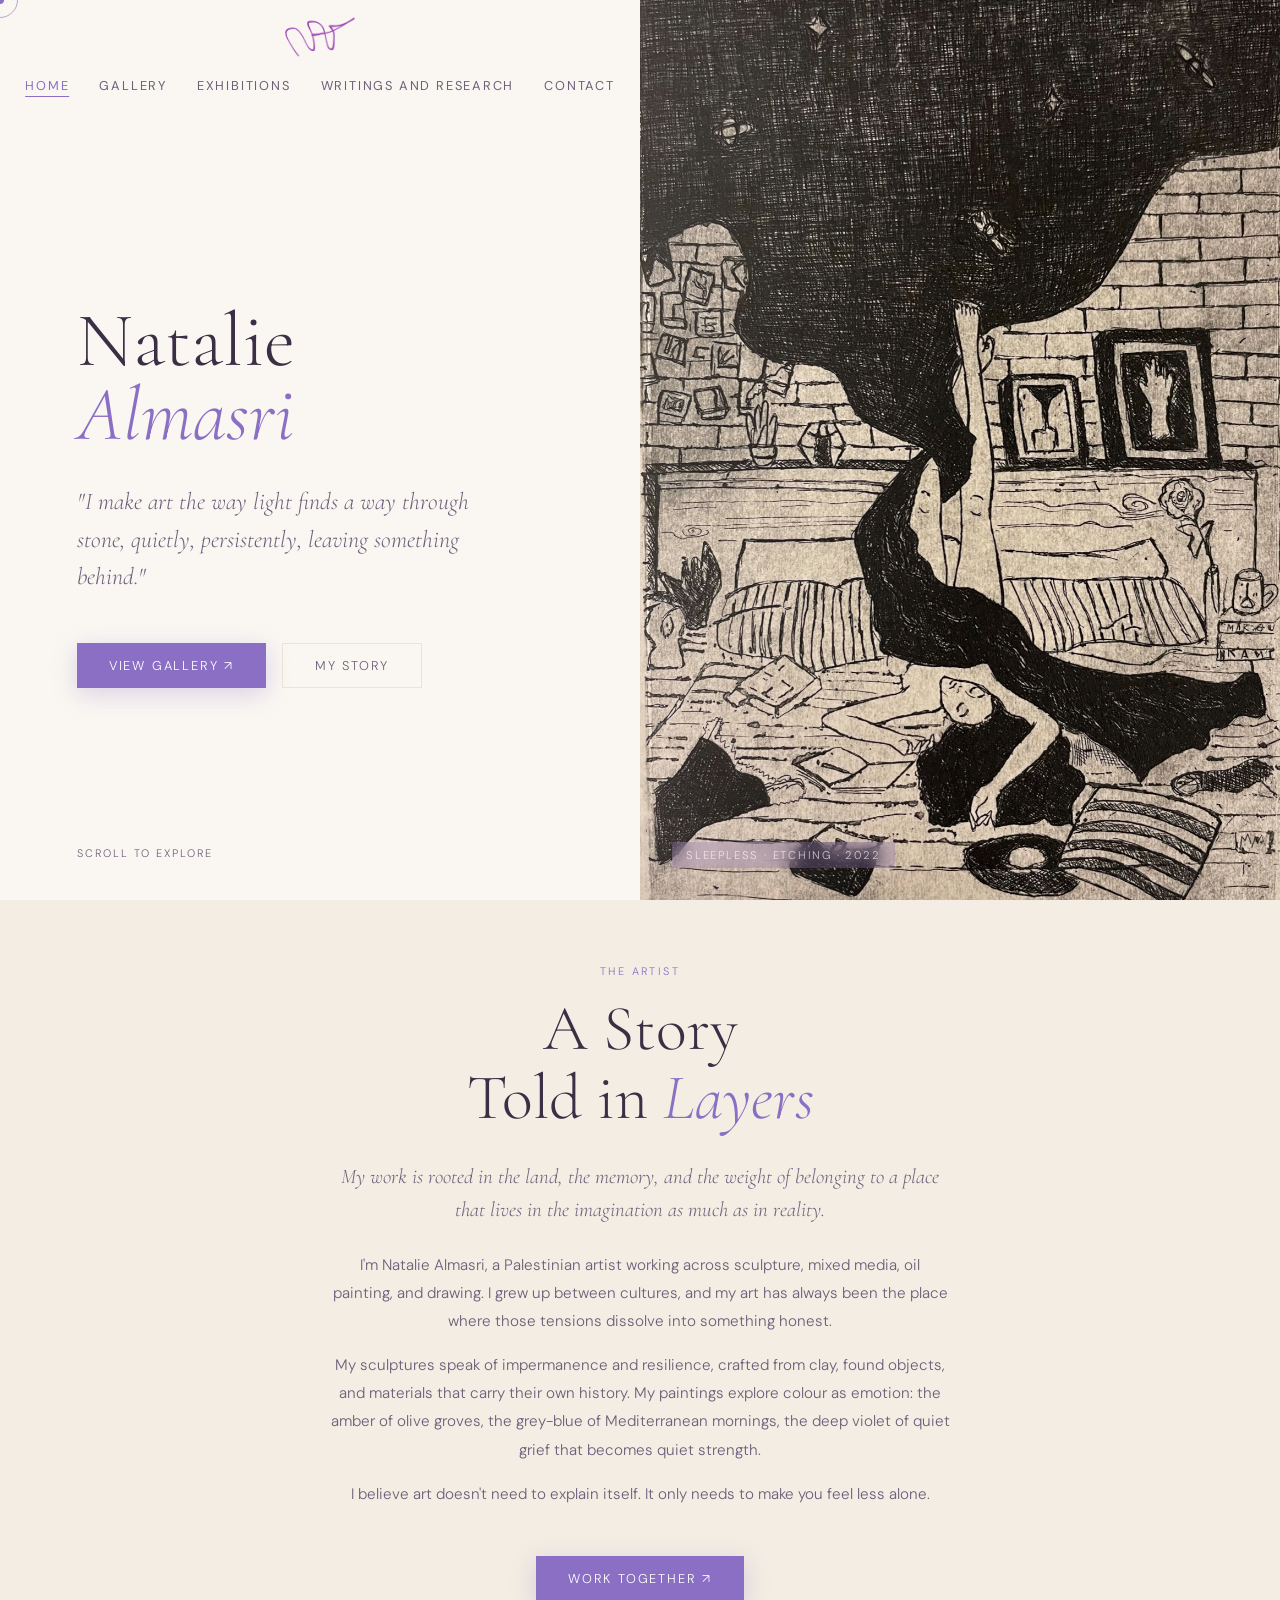
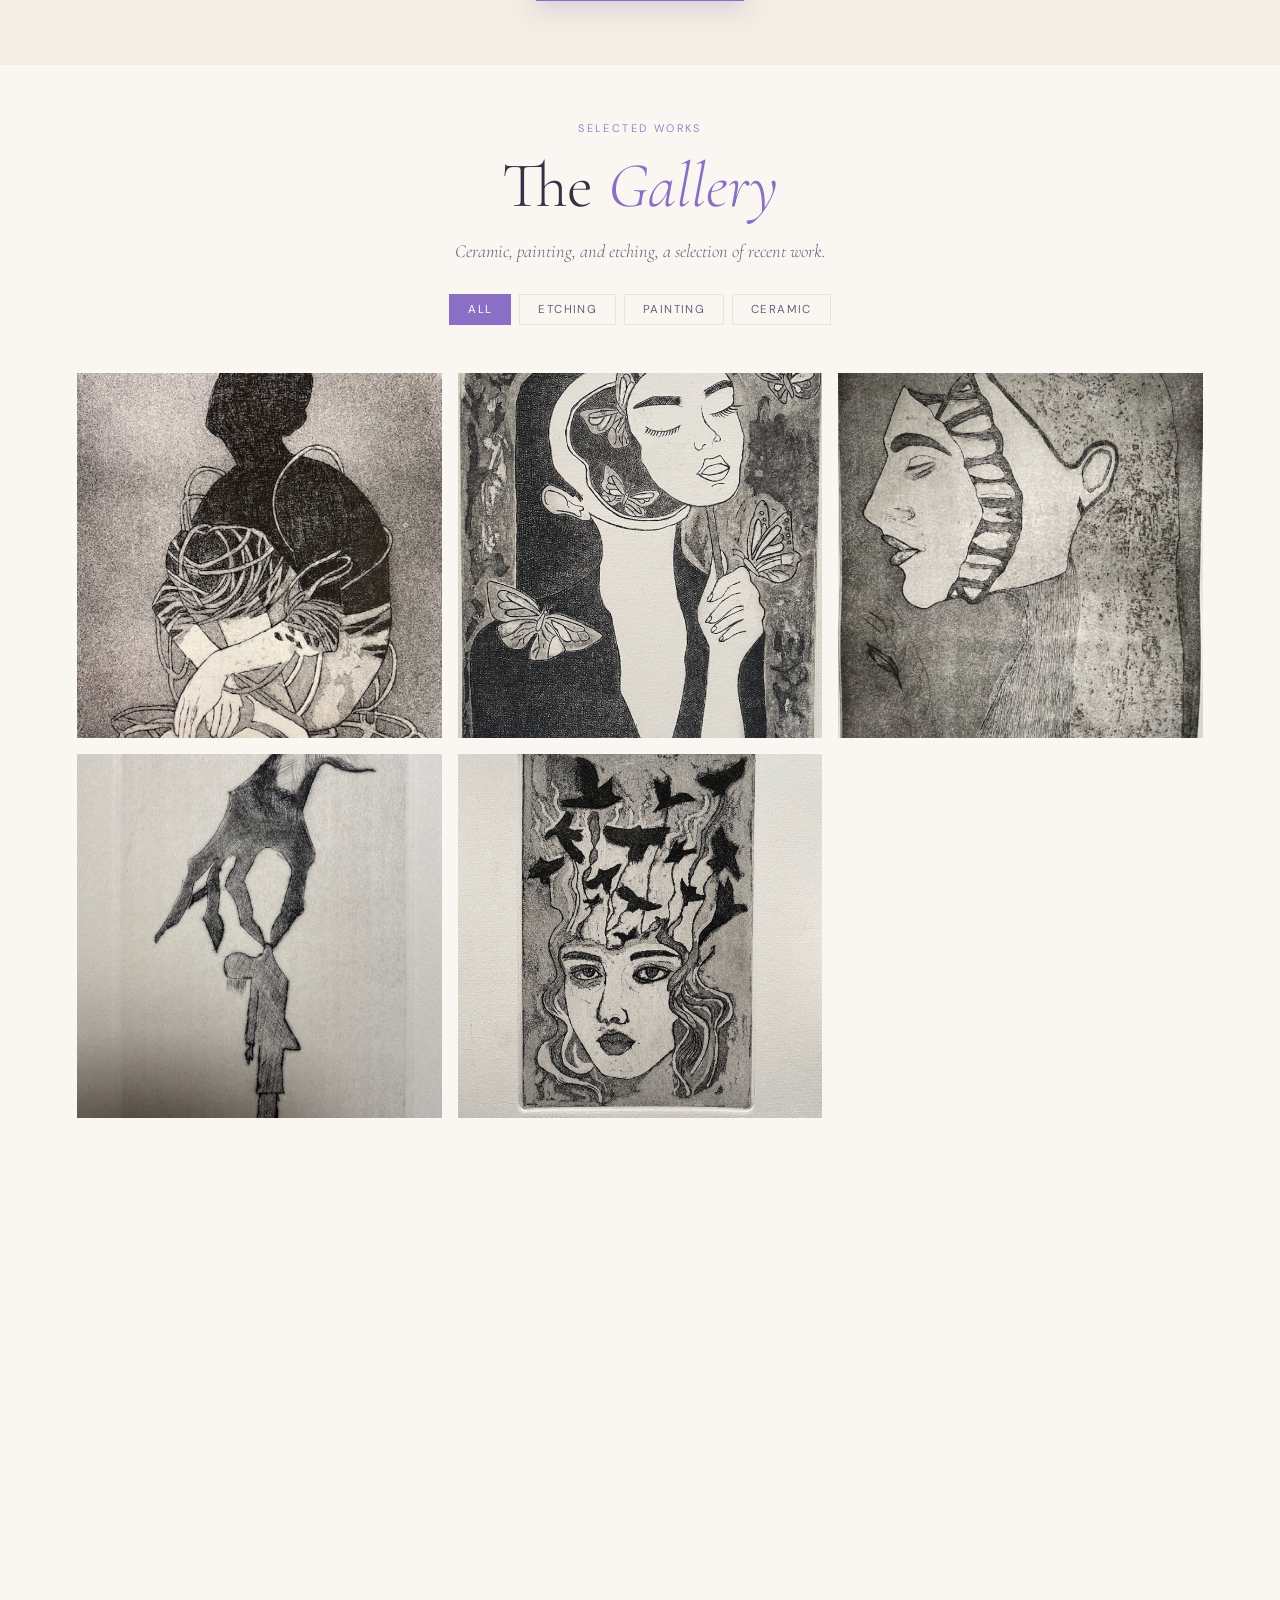
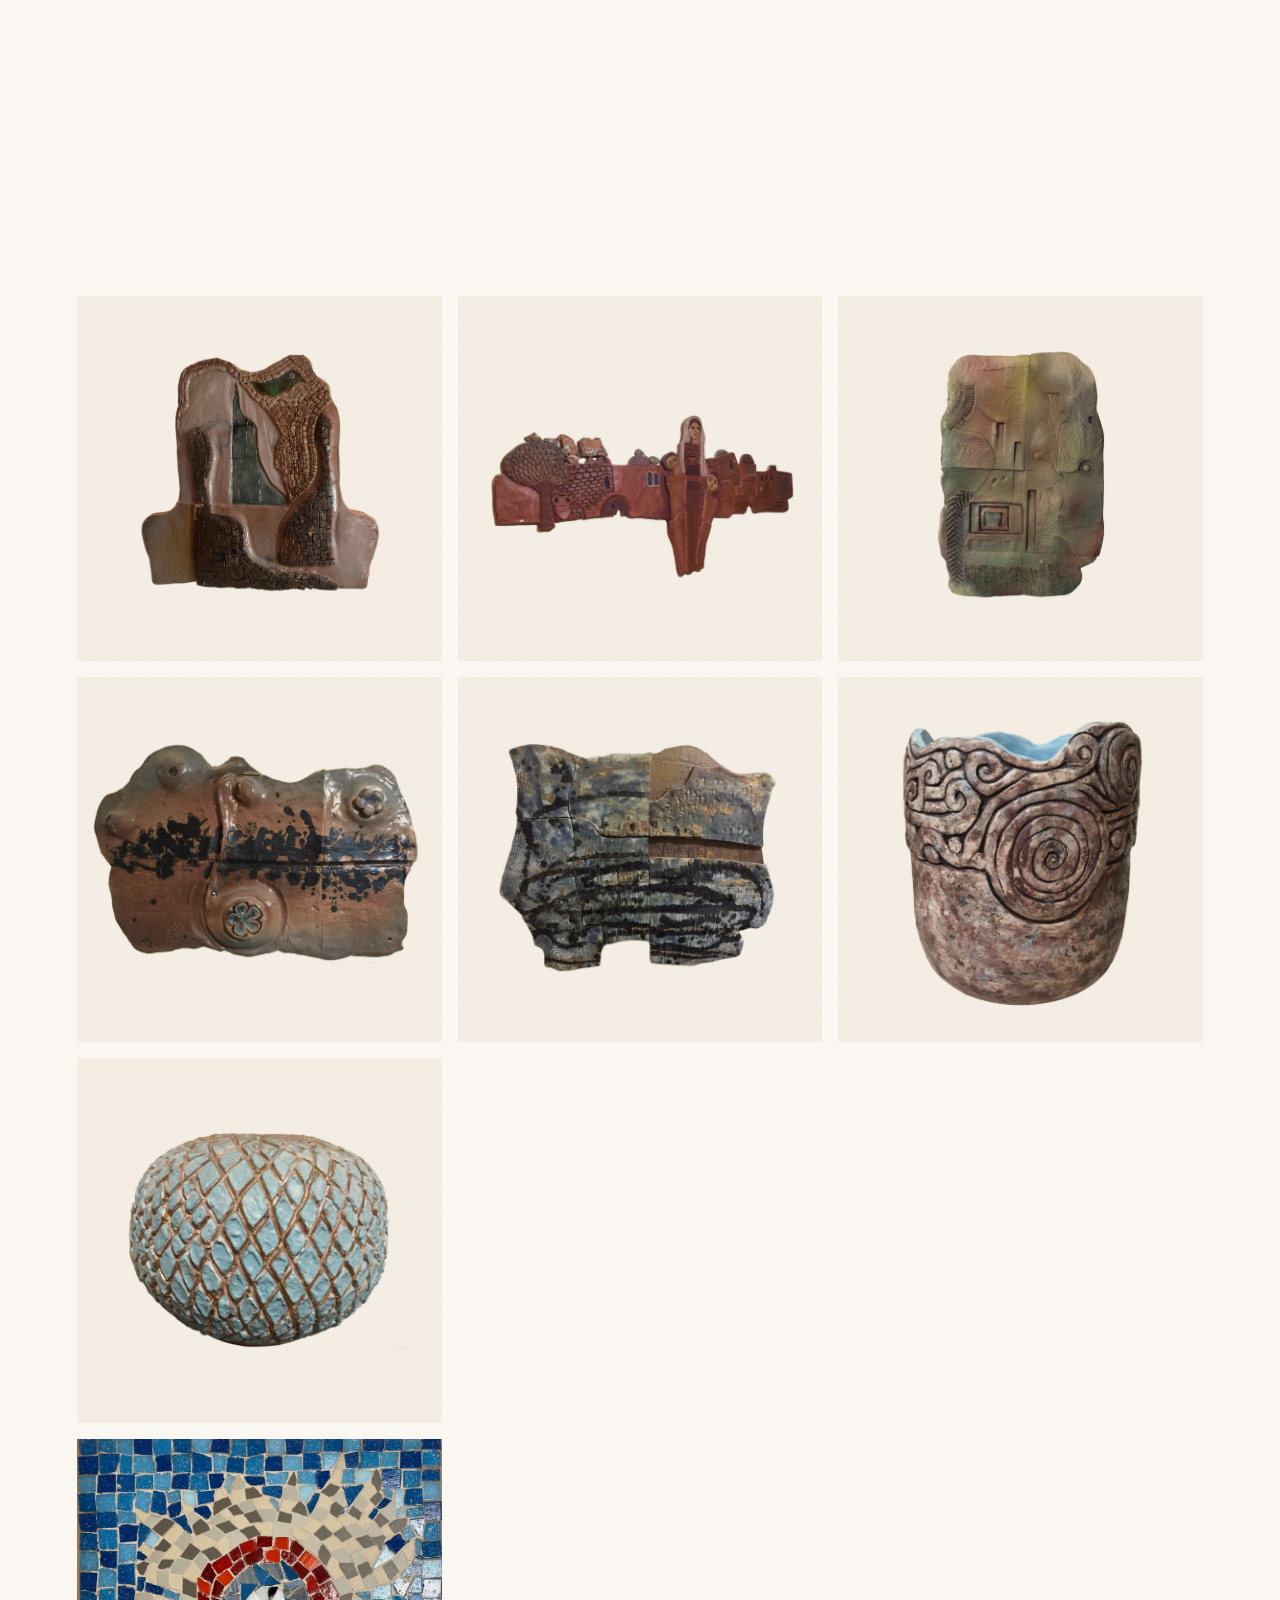
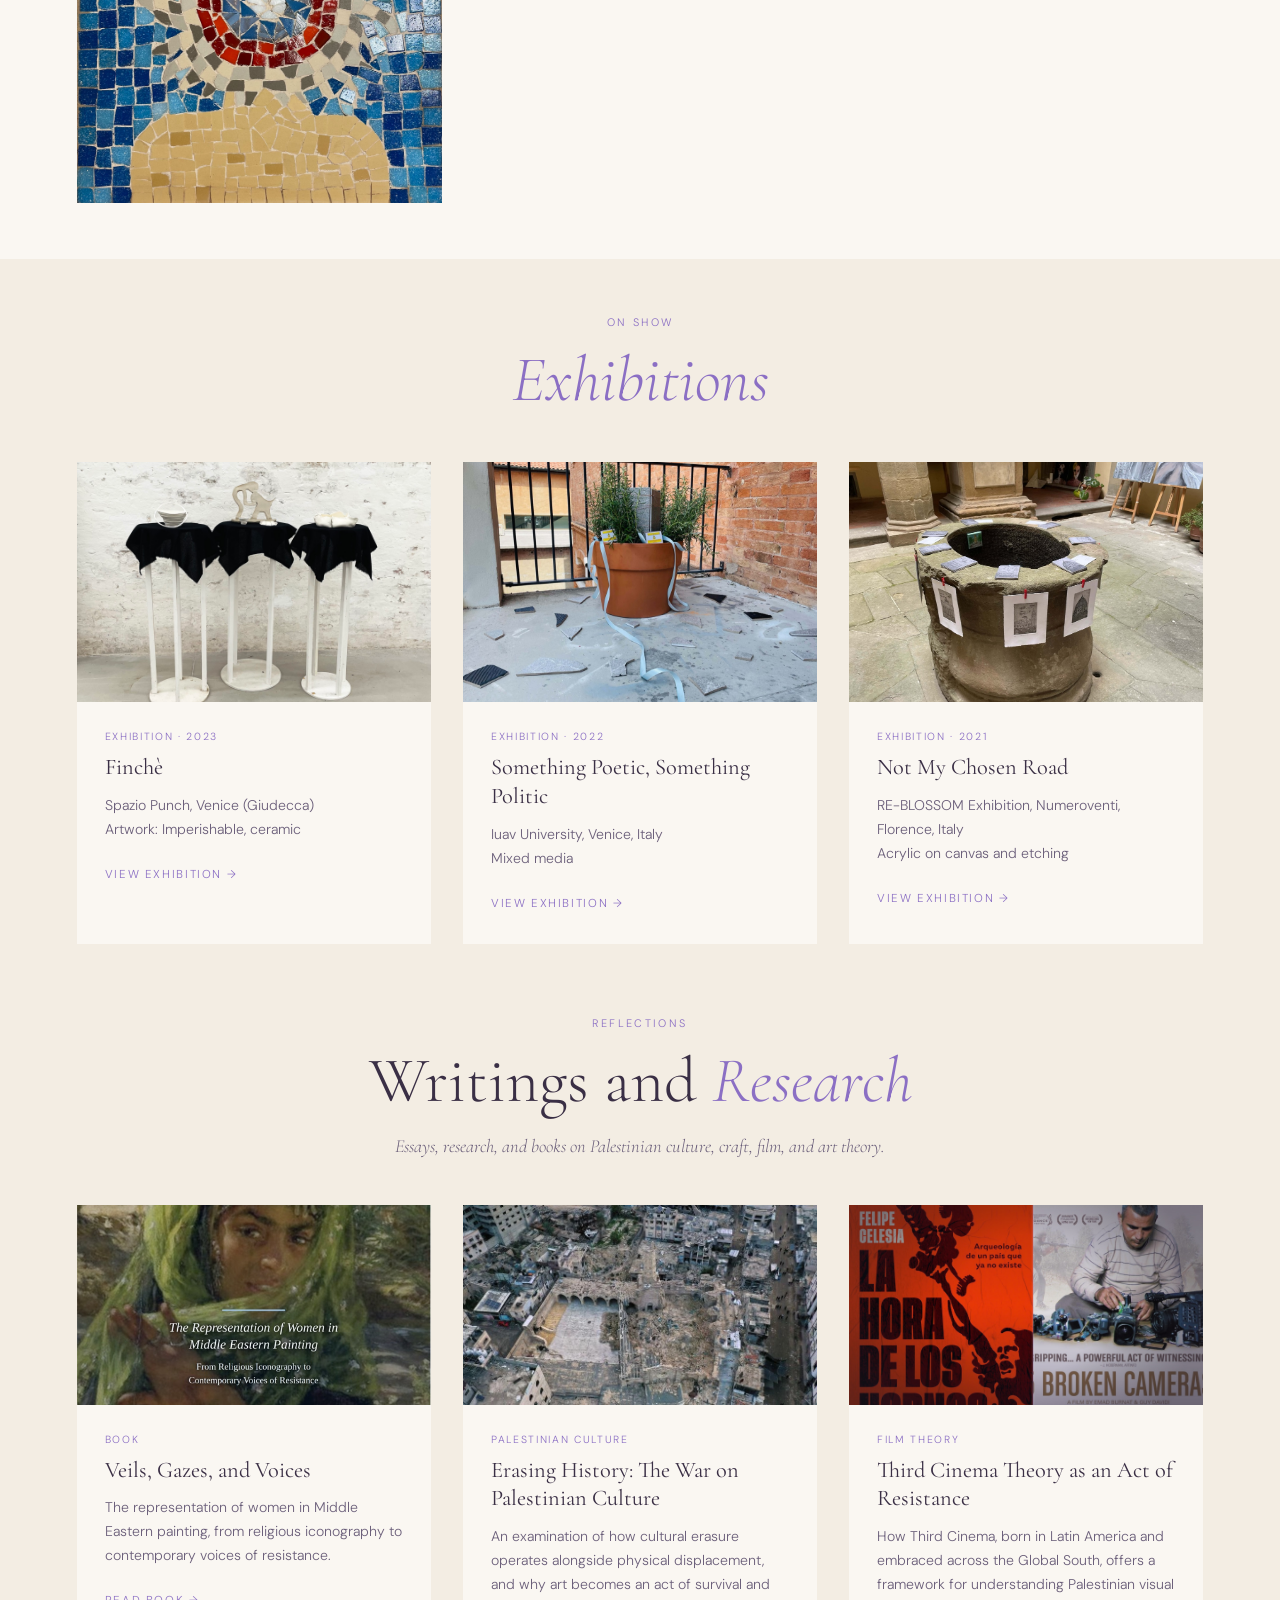
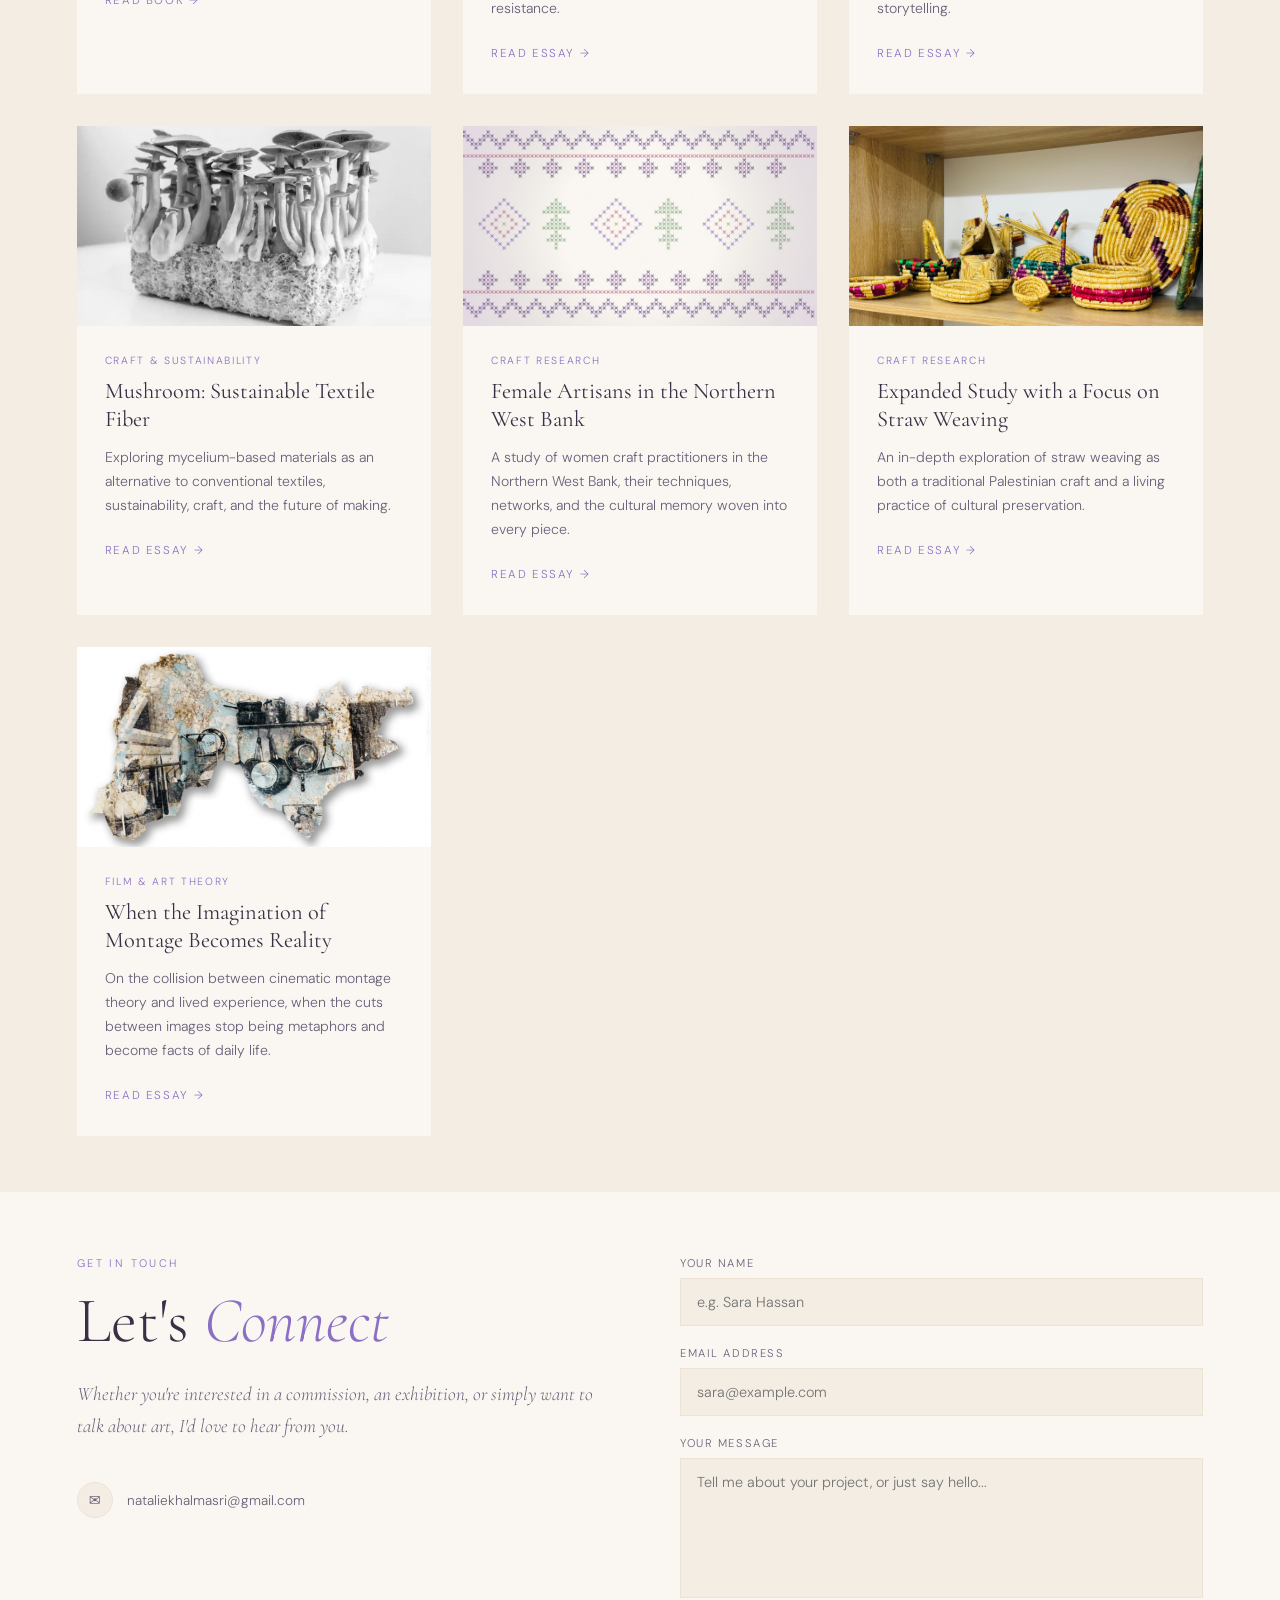
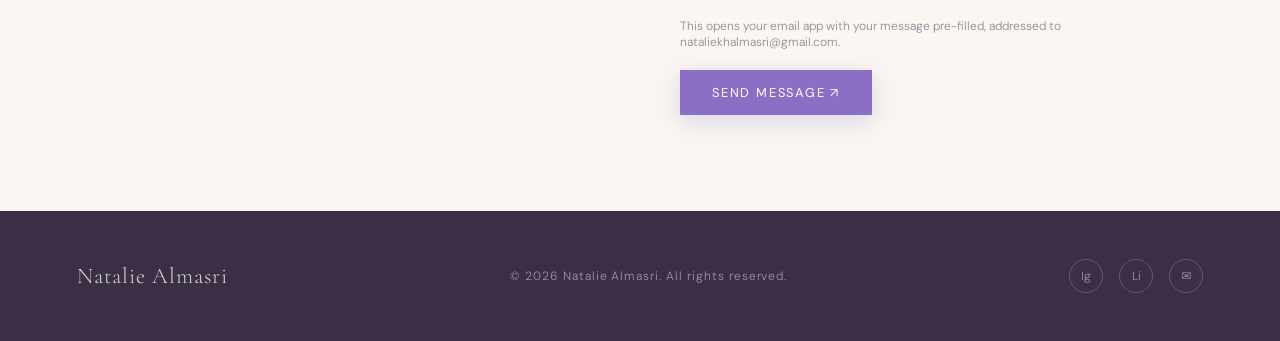
==== commit 6cedb8de: "Add files via upload" ====
--- a/index.html
+++ b/index.html
@@ -157,8 +157,7 @@
       letter-spacing: 0.1em; color: rgba(255,255,255,0.65);
     }
     .art-card--fit .art-thumb img { object-fit: contain; }
-    .art-card--plain .art-thumb { background: #fff; }
-    .art-card--plain .art-thumb img { object-fit: contain; padding: 4%; }
+    .art-card--plain .art-thumb img { object-fit: contain; padding: 4%; mix-blend-mode: multiply; }
     .art-thumb img {
       position: absolute; inset: 0; width: 100%; height: 100%;
       object-fit: cover; display: block;
@@ -425,104 +424,104 @@
     <p class="page-lede">Ceramic, painting, and etching, a selection of recent work.</p>
     <div class="gallery-filters">
       <button class="filter-btn active" data-filter="all">All</button>
+      <button class="filter-btn" data-filter="etching">Etching</button>
+      <button class="filter-btn" data-filter="painting">Painting</button>
       <button class="filter-btn" data-filter="ceramic">Ceramic</button>
-      <button class="filter-btn" data-filter="painting">Painting</button>
-      <button class="filter-btn" data-filter="etching">Etching</button>
     </div>
   </div>
   <div class="gallery-grid">
+    <div class="art-card cat-start reveal reveal-delay-1" data-category="etching" onclick="openLightbox(0)">
+      <div class="art-thumb"><img src="uploads/Freedom1.jpeg" alt="Trapped" /></div>
+      <div class="art-overlay">
+        <div class="art-title">Trapped</div>
+        <div class="art-meta">Etching · 2025</div>
+      </div>
+    </div>
+    <div class="art-card reveal reveal-delay-2" data-category="etching" onclick="openLightbox(1)">
+      <div class="art-thumb"><img src="uploads/Freedom2.jpeg" alt="Beautiful Mind Inside" /></div>
+      <div class="art-overlay">
+        <div class="art-title">Beautiful Mind Inside</div>
+        <div class="art-meta">Etching · 2026</div>
+      </div>
+    </div>
+    <div class="art-card reveal reveal-delay-3" data-category="etching" onclick="openLightbox(2)">
+      <div class="art-thumb"><img src="uploads/Freedom3.jpeg" alt="Trying to Escape" /></div>
+      <div class="art-overlay">
+        <div class="art-title">Trying to Escape</div>
+        <div class="art-meta">Etching · 2025</div>
+      </div>
+    </div>
+    <div class="art-card reveal reveal-delay-2" data-category="etching" onclick="openLightbox(4)">
+      <div class="art-thumb"><img src="uploads/IMG_0155.jpeg" alt="Grip" /></div>
+      <div class="art-overlay">
+        <div class="art-title">Grip</div>
+        <div class="art-meta">Etching · 2022</div>
+      </div>
+    </div>
+    <div class="art-card reveal reveal-delay-3" data-category="etching" onclick="openLightbox(5)">
+      <div class="art-thumb"><img src="uploads/IMG_2318.jpeg" alt="Liberation" /></div>
+      <div class="art-overlay">
+        <div class="art-title">Liberation</div>
+        <div class="art-meta">Etching · 2023</div>
+      </div>
+    </div>
+    <div class="art-card cat-start reveal reveal-delay-1" data-category="painting" onclick="openLightbox(3)">
+      <div class="art-thumb"><img src="uploads/image:background.jpeg" alt="Fragments of Being" /></div>
+      <div class="art-overlay">
+        <div class="art-title">Fragments of Being</div>
+        <div class="art-meta">Acrylic on Canvas · 2024</div>
+      </div>
+    </div>
+    <div class="art-card reveal reveal-delay-1" data-category="painting" onclick="openLightbox(6)">
+      <div class="art-thumb"><img src="uploads/IMG_0781 3..jpg" alt="Becoming" /></div>
+      <div class="art-overlay">
+        <div class="art-title">Becoming</div>
+        <div class="art-meta">Oil &amp; Mixed Media · 2024</div>
+      </div>
+    </div>
+    <div class="art-card reveal reveal-delay-2" data-category="painting" onclick="openLightbox(7)">
+      <div class="art-thumb"><img src="uploads/IMG_0709 3.jpeg" alt="Overwhelmed" /></div>
+      <div class="art-overlay">
+        <div class="art-title">Overwhelmed</div>
+        <div class="art-meta">Oil on Canvas · 2024</div>
+      </div>
+    </div>
+    <div class="art-card reveal reveal-delay-1" data-category="painting" onclick="openLightbox(9)">
+      <div class="art-thumb"><img src="uploads/IMG_1897 2.jpg" alt="Resilience" /></div>
+      <div class="art-overlay">
+        <div class="art-title">Resilience</div>
+        <div class="art-meta">Acrylic on Canvas · 2022</div>
+      </div>
+    </div>
+    <div class="art-card art-card--fit reveal reveal-delay-2" data-category="painting" onclick="openLightbox(17)">
+      <div class="art-thumb"><img src="uploads/painting-2899.jpg" alt="Painting" loading="lazy" /></div>
+    </div>
+    <div class="art-card cat-start art-card--plain reveal reveal-delay-1" data-category="ceramic" onclick="openLightbox(10)">
+      <div class="art-thumb"><img src="uploads/ceramic-1.jpg" alt="Ceramic artwork" loading="lazy" /></div>
+    </div>
+    <div class="art-card art-card--plain reveal reveal-delay-2" data-category="ceramic" onclick="openLightbox(11)">
+      <div class="art-thumb"><img src="uploads/ceramic-2.jpg" alt="Ceramic artwork" loading="lazy" /></div>
+    </div>
+    <div class="art-card art-card--plain reveal reveal-delay-3" data-category="ceramic" onclick="openLightbox(12)">
+      <div class="art-thumb"><img src="uploads/ceramic-3.jpg" alt="Ceramic artwork" loading="lazy" /></div>
+    </div>
+    <div class="art-card art-card--plain reveal reveal-delay-1" data-category="ceramic" onclick="openLightbox(13)">
+      <div class="art-thumb"><img src="uploads/ceramic-4.jpg" alt="Ceramic artwork" loading="lazy" /></div>
+    </div>
+    <div class="art-card art-card--plain reveal reveal-delay-2" data-category="ceramic" onclick="openLightbox(14)">
+      <div class="art-thumb"><img src="uploads/ceramic-5.jpg" alt="Ceramic artwork" loading="lazy" /></div>
+    </div>
+    <div class="art-card art-card--plain reveal reveal-delay-3" data-category="ceramic" onclick="openLightbox(15)">
+      <div class="art-thumb"><img src="uploads/ceramic-6.jpg" alt="Ceramic artwork" loading="lazy" /></div>
+    </div>
+    <div class="art-card art-card--plain reveal reveal-delay-1" data-category="ceramic" onclick="openLightbox(16)">
+      <div class="art-thumb"><img src="uploads/ceramic-7.jpg" alt="Ceramic artwork" loading="lazy" /></div>
+    </div>
     <div class="art-card cat-start reveal reveal-delay-3" data-category="ceramic" onclick="openLightbox(8)">
       <div class="art-thumb"><img src="uploads/IMG_0064.jpeg" alt="Eye of the Storm" /></div>
       <div class="art-overlay">
         <div class="art-title">Eye of the Storm</div>
         <div class="art-meta">Mosaic · Ceramic Tiles · 2023</div>
-      </div>
-    </div>
-    <div class="art-card art-card--plain reveal reveal-delay-1" data-category="ceramic" onclick="openLightbox(10)">
-      <div class="art-thumb"><img src="uploads/ceramic-1.jpg" alt="Ceramic artwork" loading="lazy" /></div>
-    </div>
-    <div class="art-card art-card--plain reveal reveal-delay-2" data-category="ceramic" onclick="openLightbox(11)">
-      <div class="art-thumb"><img src="uploads/ceramic-2.jpg" alt="Ceramic artwork" loading="lazy" /></div>
-    </div>
-    <div class="art-card art-card--plain reveal reveal-delay-3" data-category="ceramic" onclick="openLightbox(12)">
-      <div class="art-thumb"><img src="uploads/ceramic-3.jpg" alt="Ceramic artwork" loading="lazy" /></div>
-    </div>
-    <div class="art-card art-card--plain reveal reveal-delay-1" data-category="ceramic" onclick="openLightbox(13)">
-      <div class="art-thumb"><img src="uploads/ceramic-4.jpg" alt="Ceramic artwork" loading="lazy" /></div>
-    </div>
-    <div class="art-card art-card--plain reveal reveal-delay-2" data-category="ceramic" onclick="openLightbox(14)">
-      <div class="art-thumb"><img src="uploads/ceramic-5.jpg" alt="Ceramic artwork" loading="lazy" /></div>
-    </div>
-    <div class="art-card art-card--plain reveal reveal-delay-3" data-category="ceramic" onclick="openLightbox(15)">
-      <div class="art-thumb"><img src="uploads/ceramic-6.jpg" alt="Ceramic artwork" loading="lazy" /></div>
-    </div>
-    <div class="art-card art-card--plain reveal reveal-delay-1" data-category="ceramic" onclick="openLightbox(16)">
-      <div class="art-thumb"><img src="uploads/ceramic-7.jpg" alt="Ceramic artwork" loading="lazy" /></div>
-    </div>
-    <div class="art-card cat-start reveal reveal-delay-1" data-category="painting" onclick="openLightbox(3)">
-      <div class="art-thumb"><img src="uploads/image:background.jpeg" alt="Fragments of Being" /></div>
-      <div class="art-overlay">
-        <div class="art-title">Fragments of Being</div>
-        <div class="art-meta">Acrylic on Canvas · 2024</div>
-      </div>
-    </div>
-    <div class="art-card reveal reveal-delay-1" data-category="painting" onclick="openLightbox(6)">
-      <div class="art-thumb"><img src="uploads/IMG_0781 3..jpg" alt="Becoming" /></div>
-      <div class="art-overlay">
-        <div class="art-title">Becoming</div>
-        <div class="art-meta">Oil &amp; Mixed Media · 2024</div>
-      </div>
-    </div>
-    <div class="art-card reveal reveal-delay-2" data-category="painting" onclick="openLightbox(7)">
-      <div class="art-thumb"><img src="uploads/IMG_0709 3.jpeg" alt="Overwhelmed" /></div>
-      <div class="art-overlay">
-        <div class="art-title">Overwhelmed</div>
-        <div class="art-meta">Oil on Canvas · 2024</div>
-      </div>
-    </div>
-    <div class="art-card reveal reveal-delay-1" data-category="painting" onclick="openLightbox(9)">
-      <div class="art-thumb"><img src="uploads/IMG_1897 2.jpg" alt="Resilience" /></div>
-      <div class="art-overlay">
-        <div class="art-title">Resilience</div>
-        <div class="art-meta">Acrylic on Canvas · 2022</div>
-      </div>
-    </div>
-    <div class="art-card art-card--fit reveal reveal-delay-2" data-category="painting" onclick="openLightbox(17)">
-      <div class="art-thumb"><img src="uploads/painting-2899.jpg" alt="Painting" loading="lazy" /></div>
-    </div>
-    <div class="art-card cat-start reveal reveal-delay-1" data-category="etching" onclick="openLightbox(0)">
-      <div class="art-thumb"><img src="uploads/Freedom1.jpeg" alt="Trapped" /></div>
-      <div class="art-overlay">
-        <div class="art-title">Trapped</div>
-        <div class="art-meta">Etching · 2025</div>
-      </div>
-    </div>
-    <div class="art-card reveal reveal-delay-2" data-category="etching" onclick="openLightbox(1)">
-      <div class="art-thumb"><img src="uploads/Freedom2.jpeg" alt="Beautiful Mind Inside" /></div>
-      <div class="art-overlay">
-        <div class="art-title">Beautiful Mind Inside</div>
-        <div class="art-meta">Etching · 2026</div>
-      </div>
-    </div>
-    <div class="art-card reveal reveal-delay-3" data-category="etching" onclick="openLightbox(2)">
-      <div class="art-thumb"><img src="uploads/Freedom3.jpeg" alt="Trying to Escape" /></div>
-      <div class="art-overlay">
-        <div class="art-title">Trying to Escape</div>
-        <div class="art-meta">Etching · 2025</div>
-      </div>
-    </div>
-    <div class="art-card reveal reveal-delay-2" data-category="etching" onclick="openLightbox(4)">
-      <div class="art-thumb"><img src="uploads/IMG_0155.jpeg" alt="Grip" /></div>
-      <div class="art-overlay">
-        <div class="art-title">Grip</div>
-        <div class="art-meta">Etching · 2022</div>
-      </div>
-    </div>
-    <div class="art-card reveal reveal-delay-3" data-category="etching" onclick="openLightbox(5)">
-      <div class="art-thumb"><img src="uploads/IMG_2318.jpeg" alt="Liberation" /></div>
-      <div class="art-overlay">
-        <div class="art-title">Liberation</div>
-        <div class="art-meta">Etching · 2023</div>
       </div>
     </div>
   </div>
@@ -761,22 +760,22 @@
     { title: 'Overwhelmed', desc: 'Oil on Canvas · 2024\nA small figure draped over the edge of an enormous coffee cup. On ordinary objects that contain the entirety of our exhaustion.', img: 'uploads/IMG_0709 3.jpeg' },
     { title: 'Eye of the Storm', desc: 'Mosaic · Ceramic Tiles · 2023\nA head built from broken ceramic fragments, blue sea, red crescent, grey sky. On assembling a self from shattered material, piece by piece.', img: 'uploads/IMG_0064.jpeg' },
     { title: 'Resilience', desc: 'Acrylic on 4 Canvases · 2022\nA daisy in full bloom against an uncompromising black, the insistence of softness in a hard world. The flower that keeps opening anyway.', img: 'uploads/IMG_1897 2.jpg' },
-    { title: '', desc: '', img: 'uploads/ceramic-1.jpg' },
-    { title: '', desc: '', img: 'uploads/ceramic-2.jpg' },
-    { title: '', desc: '', img: 'uploads/ceramic-3.jpg' },
-    { title: '', desc: '', img: 'uploads/ceramic-4.jpg' },
-    { title: '', desc: '', img: 'uploads/ceramic-5.jpg' },
-    { title: '', desc: '', img: 'uploads/ceramic-6.jpg' },
-    { title: '', desc: '', img: 'uploads/ceramic-7.jpg' },
+    { title: '', desc: '', img: 'uploads/ceramic-1.jpg', plain: true },
+    { title: '', desc: '', img: 'uploads/ceramic-2.jpg', plain: true },
+    { title: '', desc: '', img: 'uploads/ceramic-3.jpg', plain: true },
+    { title: '', desc: '', img: 'uploads/ceramic-4.jpg', plain: true },
+    { title: '', desc: '', img: 'uploads/ceramic-5.jpg', plain: true },
+    { title: '', desc: '', img: 'uploads/ceramic-6.jpg', plain: true },
+    { title: '', desc: '', img: 'uploads/ceramic-7.jpg', plain: true },
     { title: '', desc: '', img: 'uploads/painting-2899.jpg' }
   ];
   function openLightbox(i) {
     const lb = document.getElementById('lightbox');
     const art = artworks[i];
     const imgEl = document.getElementById('lightboxImg');
-    imgEl.style.background = '#1C1720';
+    imgEl.style.background = art.plain ? '#F3EDE3' : '#1C1720';
     imgEl.innerHTML = art.img
-      ? `<img src="${art.img}" alt="${art.title || 'Ceramic artwork'}" style="width:100%;height:100%;object-fit:contain;display:block;" />`
+      ? `<img src="${art.img}" alt="${art.title || 'Ceramic artwork'}" style="width:100%;height:100%;object-fit:contain;display:block;${art.plain ? 'mix-blend-mode:multiply;' : ''}" />`
       : `<span style="font-size:0.65rem;letter-spacing:0.16em;text-transform:uppercase;color:rgba(255,255,255,0.3)">Artwork Preview</span>`;
     document.getElementById('lightboxTitle').textContent = art.title;
     document.getElementById('lightboxDesc').textContent = art.desc;
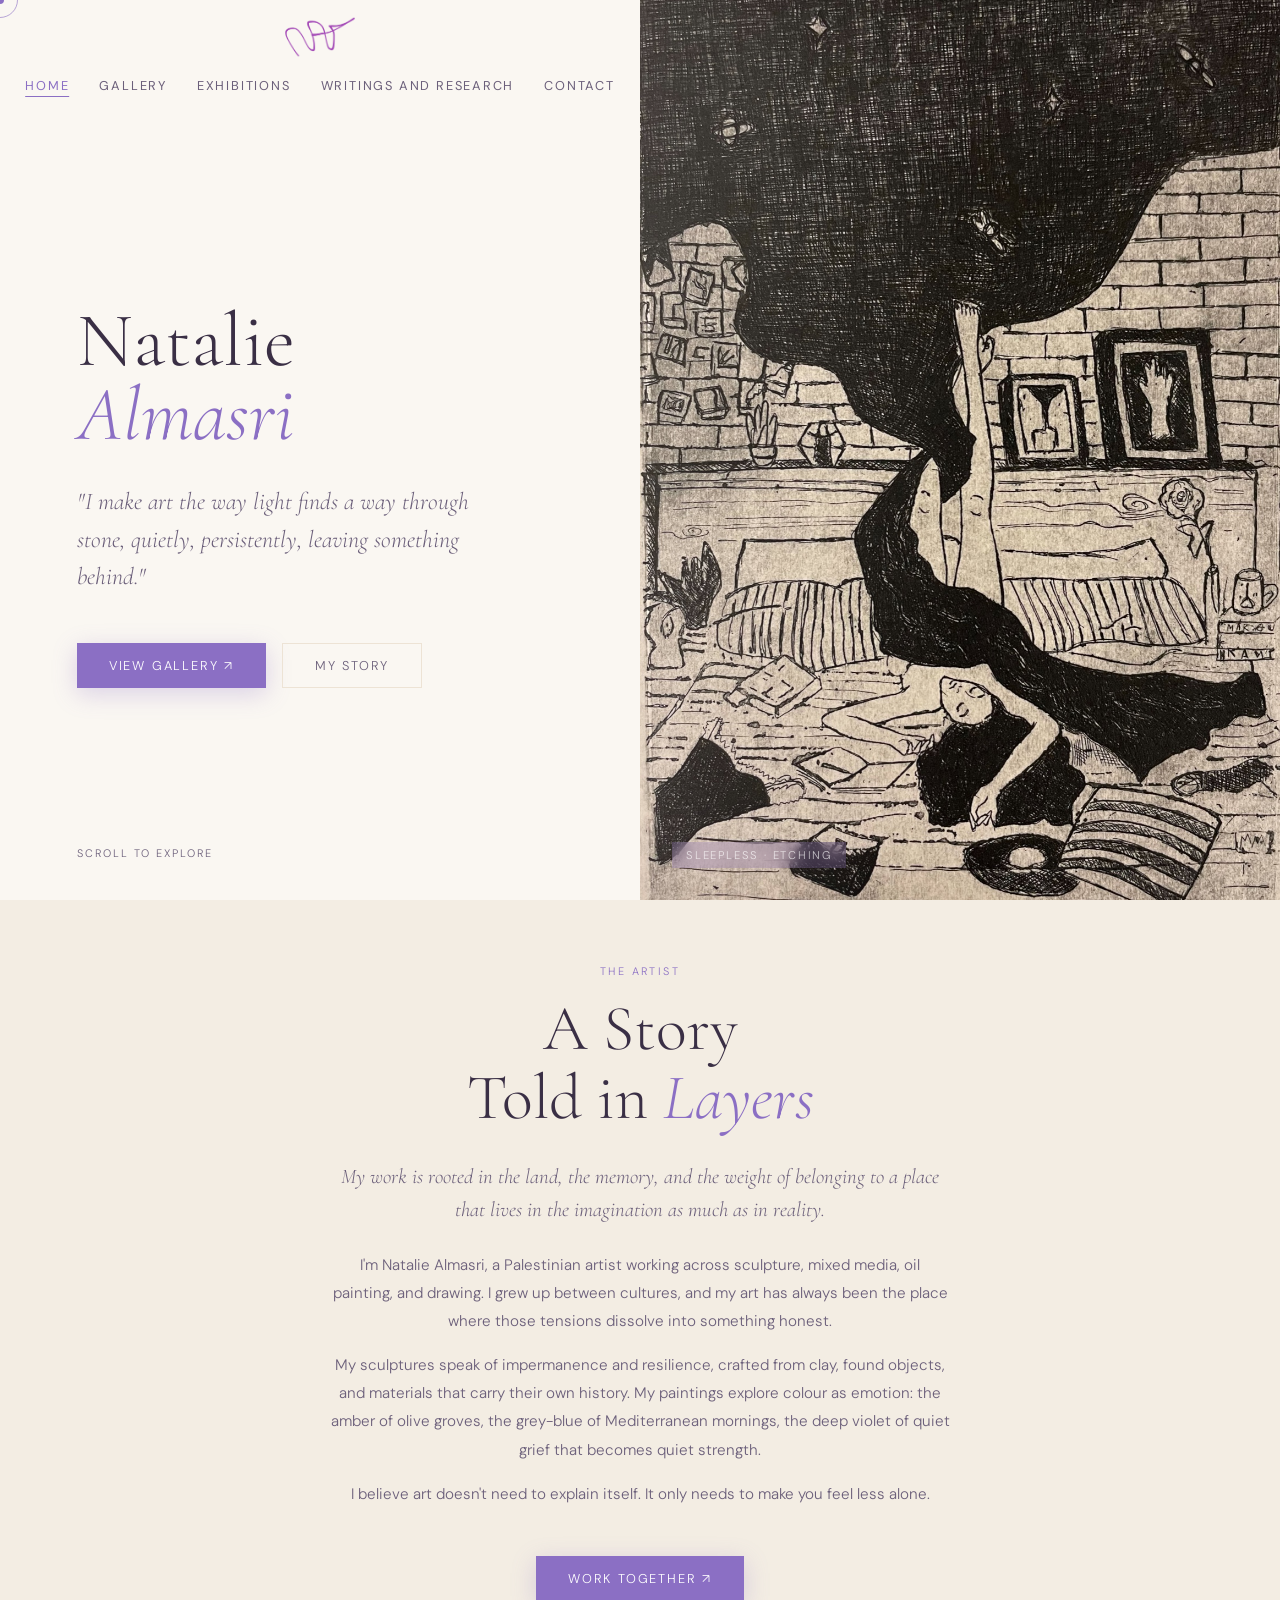
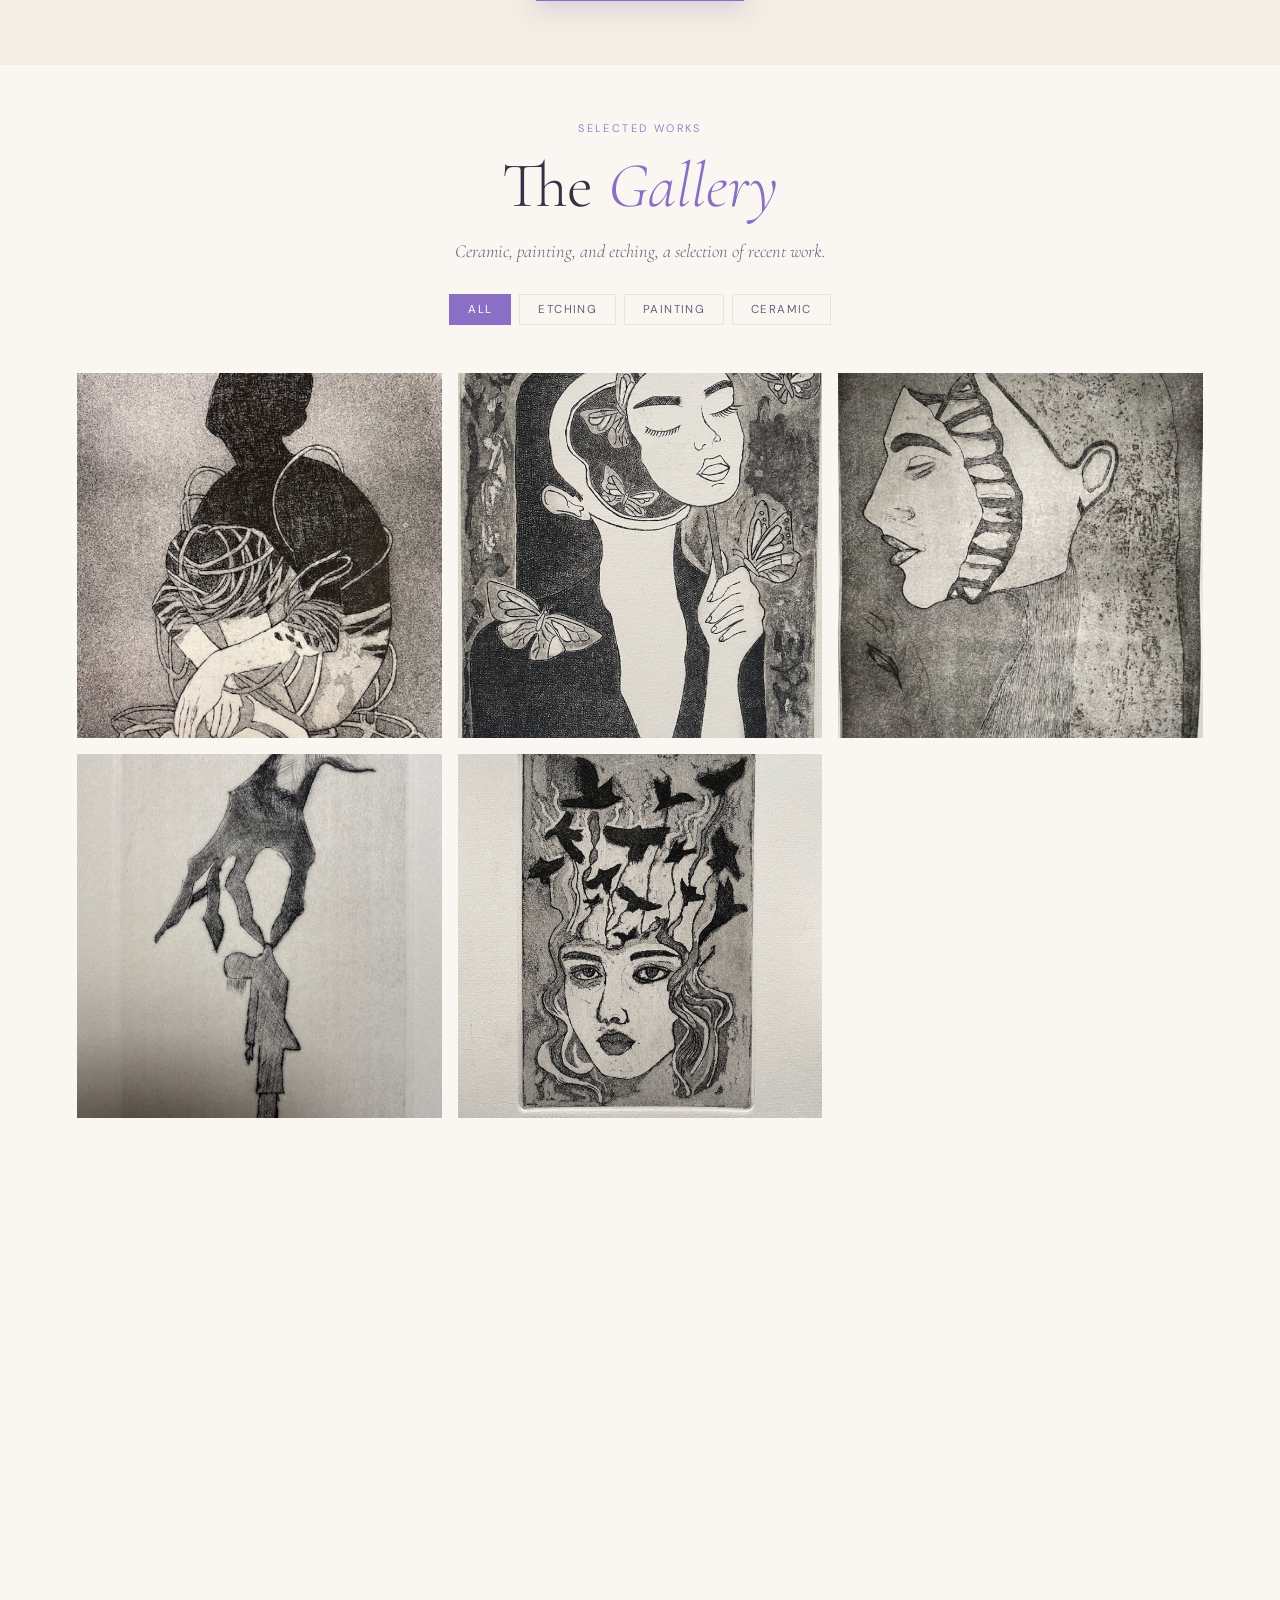
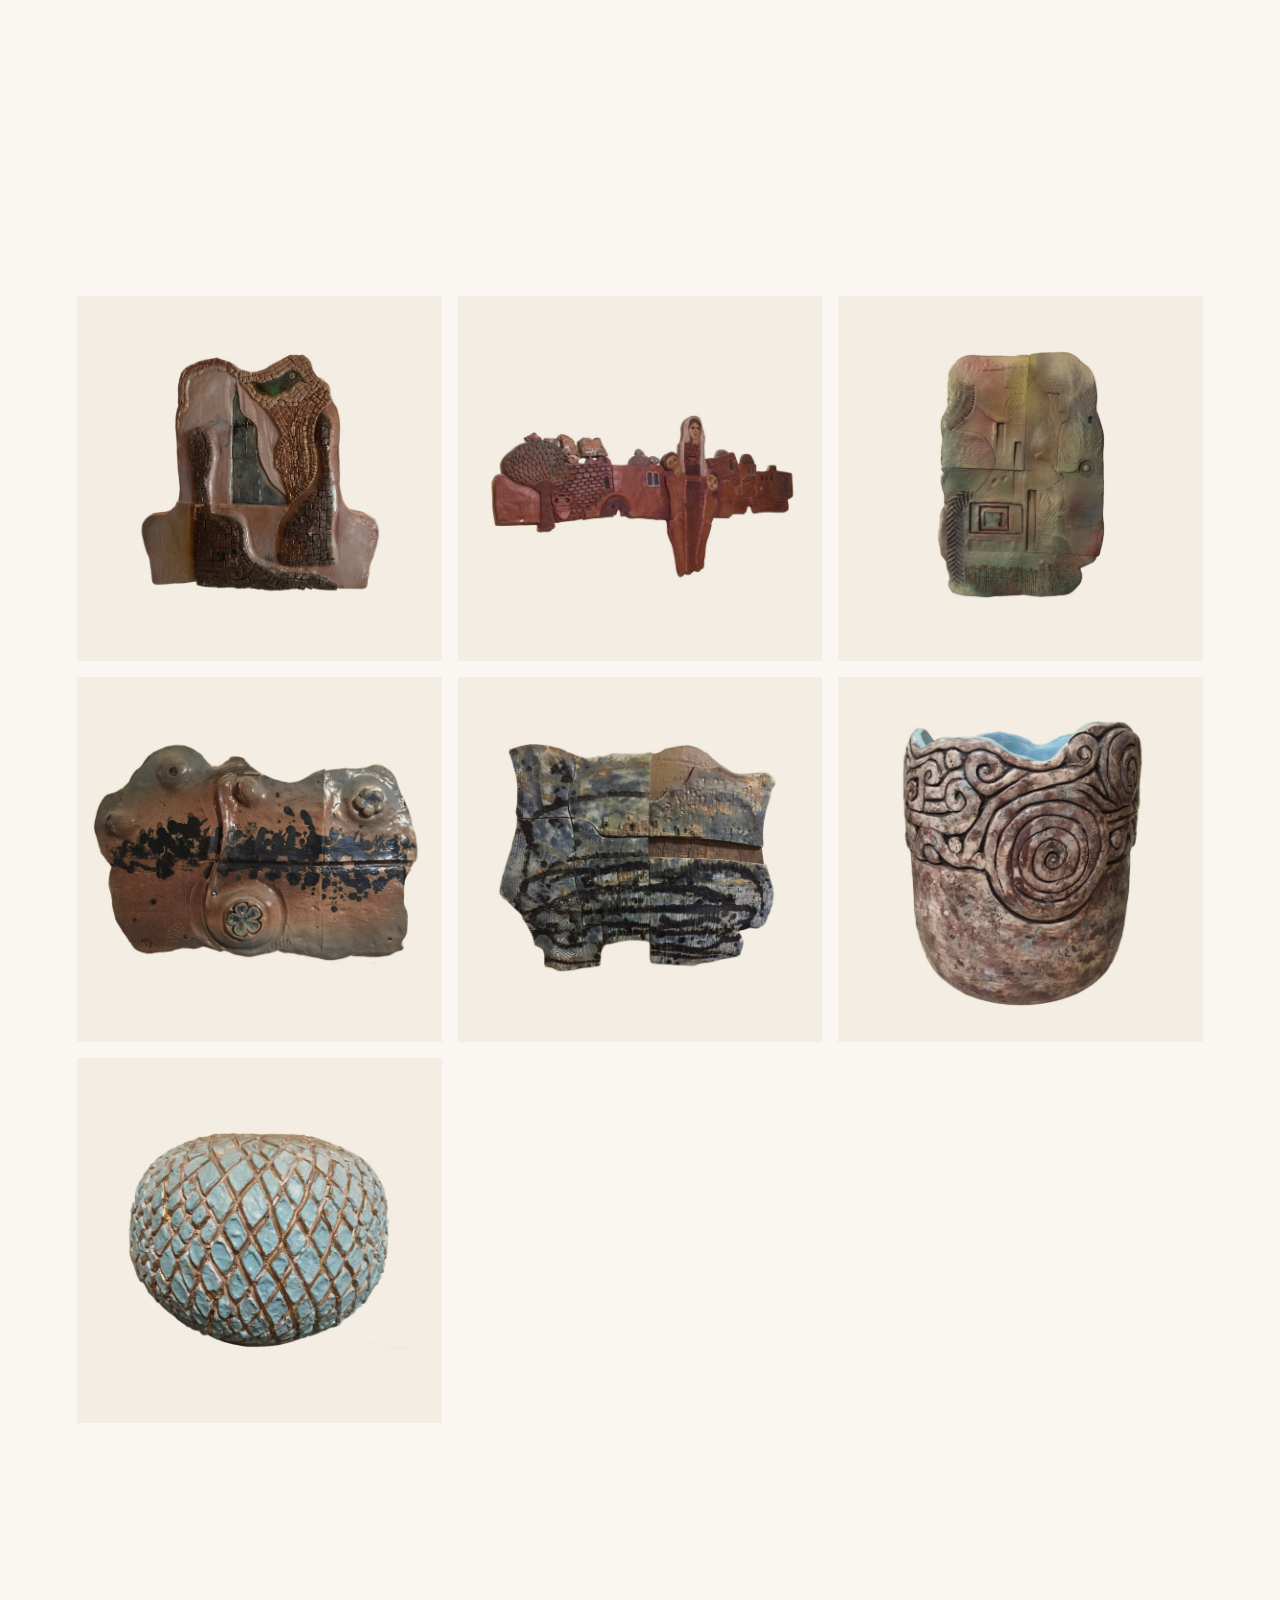
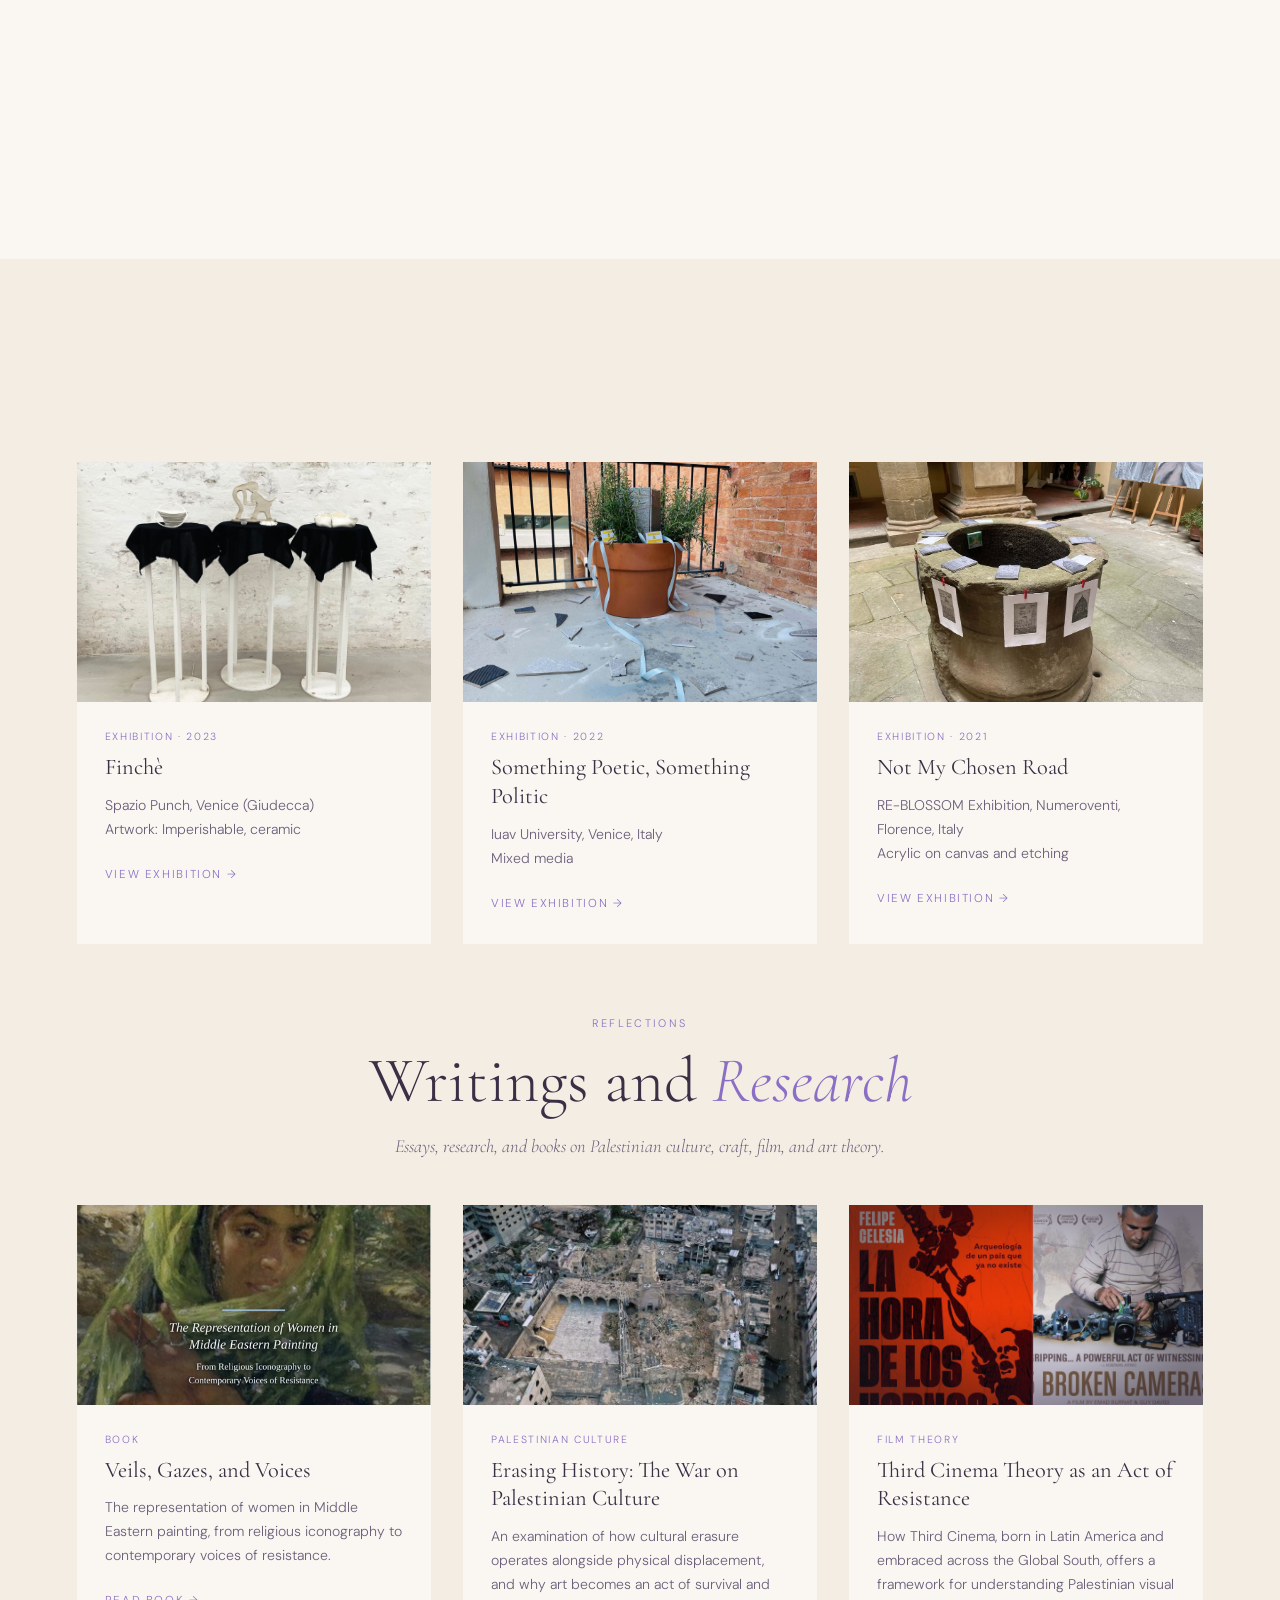
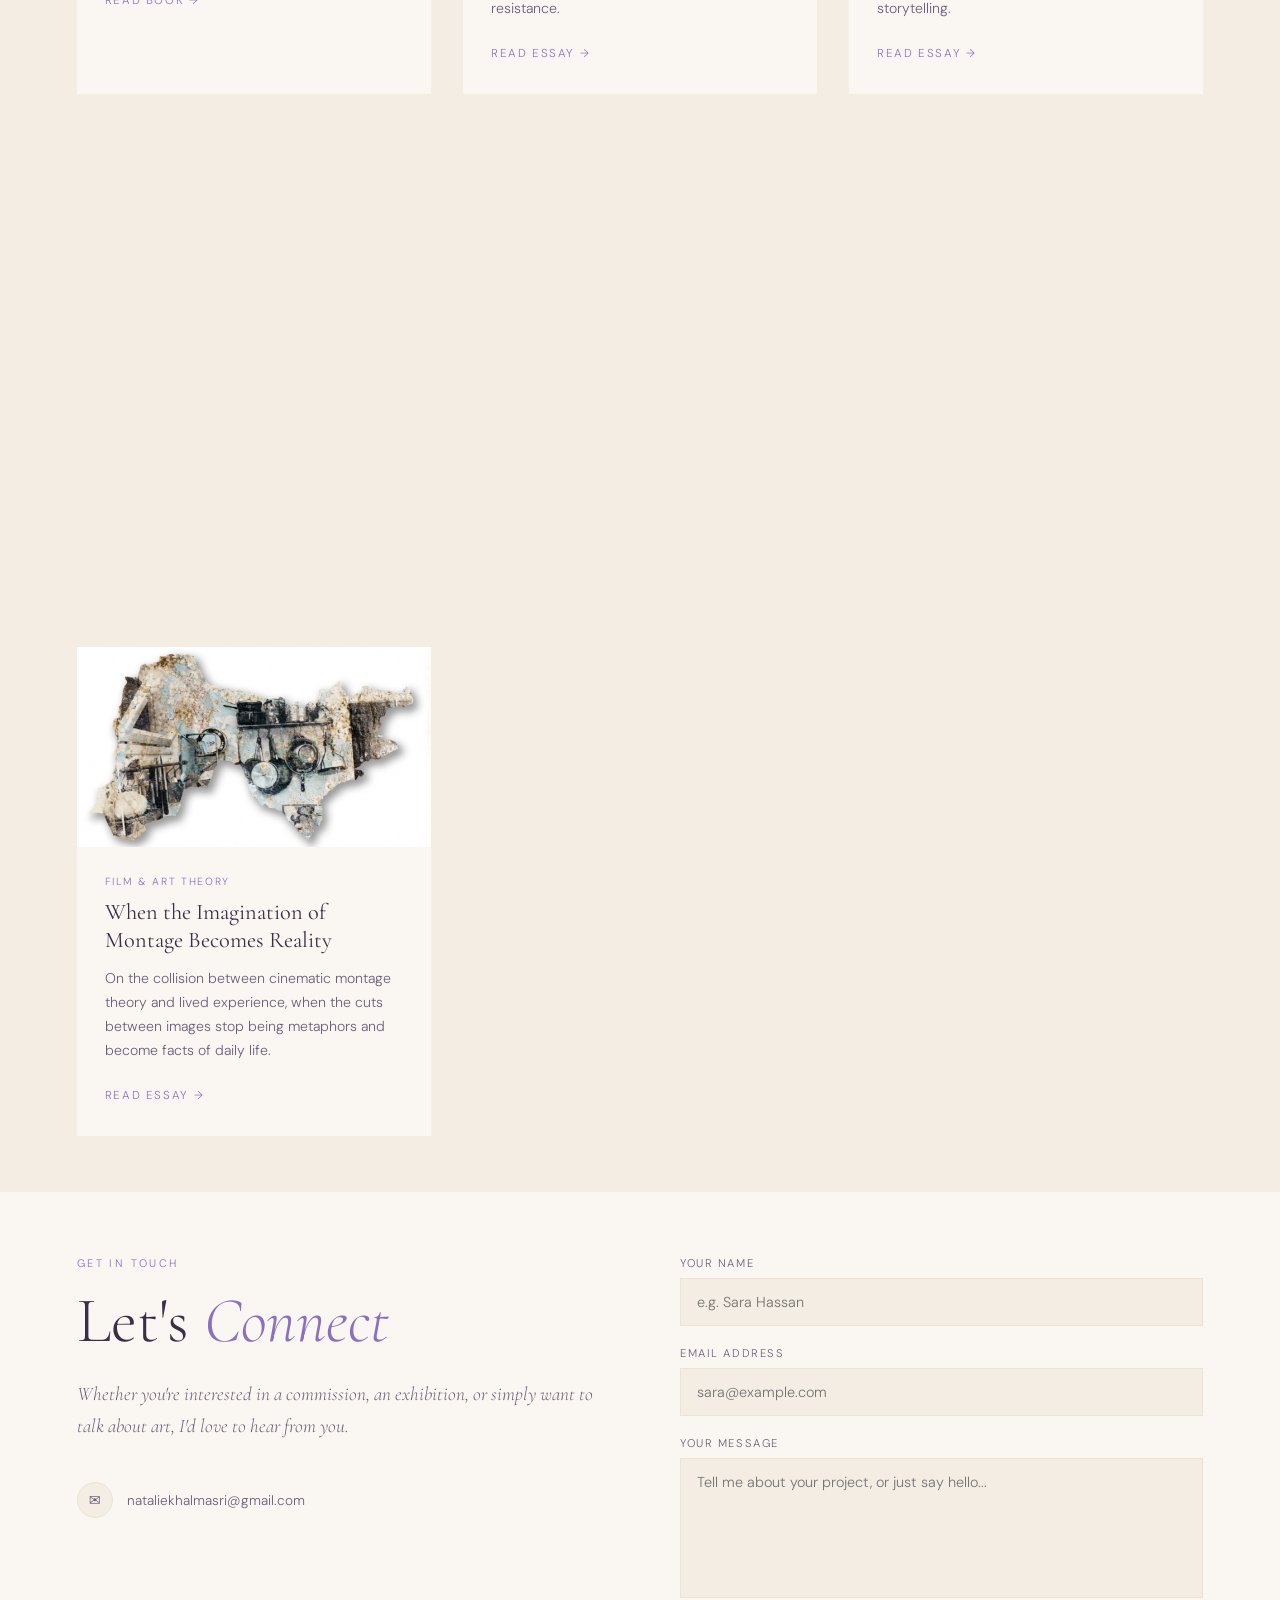
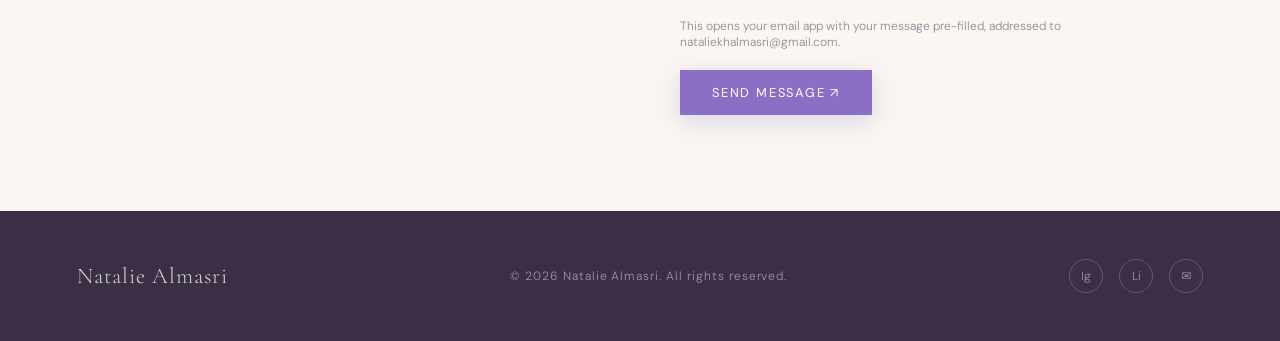
==== commit 14a29c7c: "Add files via upload" ====
--- a/index.html
+++ b/index.html
@@ -390,7 +390,7 @@
       <img src="uploads/IMG_0154.jpeg" alt="Sleepless" style="position:absolute;inset:0;width:100%;height:100%;object-fit:cover;display:block;" />
       <div style="position:absolute;inset:0;background:linear-gradient(to right, rgba(250,247,242,0.15) 0%, transparent 50%);"></div>
     </div>
-    <div class="hero-img-label">Sleepless · Etching · 2022</div>
+    <div class="hero-img-label">Sleepless · Etching</div>
   </div>
   <div class="hero-scroll-hint">
     Scroll to explore
@@ -434,63 +434,63 @@
       <div class="art-thumb"><img src="uploads/Freedom1.jpeg" alt="Trapped" /></div>
       <div class="art-overlay">
         <div class="art-title">Trapped</div>
-        <div class="art-meta">Etching · 2025</div>
+        <div class="art-meta">Etching</div>
       </div>
     </div>
     <div class="art-card reveal reveal-delay-2" data-category="etching" onclick="openLightbox(1)">
       <div class="art-thumb"><img src="uploads/Freedom2.jpeg" alt="Beautiful Mind Inside" /></div>
       <div class="art-overlay">
         <div class="art-title">Beautiful Mind Inside</div>
-        <div class="art-meta">Etching · 2026</div>
+        <div class="art-meta">Etching</div>
       </div>
     </div>
     <div class="art-card reveal reveal-delay-3" data-category="etching" onclick="openLightbox(2)">
       <div class="art-thumb"><img src="uploads/Freedom3.jpeg" alt="Trying to Escape" /></div>
       <div class="art-overlay">
         <div class="art-title">Trying to Escape</div>
-        <div class="art-meta">Etching · 2025</div>
+        <div class="art-meta">Etching</div>
       </div>
     </div>
     <div class="art-card reveal reveal-delay-2" data-category="etching" onclick="openLightbox(4)">
       <div class="art-thumb"><img src="uploads/IMG_0155.jpeg" alt="Grip" /></div>
       <div class="art-overlay">
         <div class="art-title">Grip</div>
-        <div class="art-meta">Etching · 2022</div>
+        <div class="art-meta">Etching</div>
       </div>
     </div>
     <div class="art-card reveal reveal-delay-3" data-category="etching" onclick="openLightbox(5)">
       <div class="art-thumb"><img src="uploads/IMG_2318.jpeg" alt="Liberation" /></div>
       <div class="art-overlay">
         <div class="art-title">Liberation</div>
-        <div class="art-meta">Etching · 2023</div>
+        <div class="art-meta">Etching</div>
       </div>
     </div>
     <div class="art-card cat-start reveal reveal-delay-1" data-category="painting" onclick="openLightbox(3)">
       <div class="art-thumb"><img src="uploads/image:background.jpeg" alt="Fragments of Being" /></div>
       <div class="art-overlay">
         <div class="art-title">Fragments of Being</div>
-        <div class="art-meta">Acrylic on Canvas · 2024</div>
+        <div class="art-meta">Acrylic on Canvas</div>
       </div>
     </div>
     <div class="art-card reveal reveal-delay-1" data-category="painting" onclick="openLightbox(6)">
       <div class="art-thumb"><img src="uploads/IMG_0781 3..jpg" alt="Becoming" /></div>
       <div class="art-overlay">
         <div class="art-title">Becoming</div>
-        <div class="art-meta">Oil &amp; Mixed Media · 2024</div>
+        <div class="art-meta">Oil &amp; Mixed Media</div>
       </div>
     </div>
     <div class="art-card reveal reveal-delay-2" data-category="painting" onclick="openLightbox(7)">
       <div class="art-thumb"><img src="uploads/IMG_0709 3.jpeg" alt="Overwhelmed" /></div>
       <div class="art-overlay">
         <div class="art-title">Overwhelmed</div>
-        <div class="art-meta">Oil on Canvas · 2024</div>
+        <div class="art-meta">Oil on Canvas</div>
       </div>
     </div>
     <div class="art-card reveal reveal-delay-1" data-category="painting" onclick="openLightbox(9)">
       <div class="art-thumb"><img src="uploads/IMG_1897 2.jpg" alt="Resilience" /></div>
       <div class="art-overlay">
         <div class="art-title">Resilience</div>
-        <div class="art-meta">Acrylic on Canvas · 2022</div>
+        <div class="art-meta">Acrylic on Canvas</div>
       </div>
     </div>
     <div class="art-card art-card--fit reveal reveal-delay-2" data-category="painting" onclick="openLightbox(17)">
@@ -521,7 +521,7 @@
       <div class="art-thumb"><img src="uploads/IMG_0064.jpeg" alt="Eye of the Storm" /></div>
       <div class="art-overlay">
         <div class="art-title">Eye of the Storm</div>
-        <div class="art-meta">Mosaic · Ceramic Tiles · 2023</div>
+        <div class="art-meta">Mosaic · Ceramic Tiles</div>
       </div>
     </div>
   </div>
@@ -750,16 +750,16 @@
   });
 
   const artworks = [
-    { title: 'Trapped', desc: 'Etching (Acquaforte/Acquatint) · 2025 · 24x18cm\nA figure wrapped in rope, both bound and held together by it. On the paradox of things that constrain us also giving us form.', img: 'uploads/Freedom1.jpeg' },
-    { title: 'Beautiful Mind Inside', desc: 'Etching (Acquaforte/Acquatinte/Tusch) · 2026 · 30x20cm\nA face releasing butterflies, on the transformation that happens when you learn to see yourself twice.', img: 'uploads/Freedom2.jpeg' },
-    { title: 'Trying to Escape', desc: 'Etching (Acquaforte/Acquatinte/Tusch/maniera allo zucchero) · 2025 · 24x18cm\nA face split between silence and speech. On the selves we carry simultaneously.', img: 'uploads/Freedom3.jpeg' },
-    { title: 'Fragments of Being', desc: 'Acrylic on 9 Canvases · 2024\nA face assembled across nine separate panels, identity as something that must be pieced together, never whole from a single vantage point.', img: 'uploads/image:background.jpeg' },
-    { title: 'Grip', desc: 'Etching · 2022\nA massive hand holding a tiny human figure. On powerlessness, control, and the strange intimacy of being held against your will.', img: 'uploads/IMG_0155.jpeg' },
-    { title: 'Liberation', desc: 'Etching · 2023\nBirds erupting from a woman\'s head like thoughts finally given permission to leave. On the moment something becomes too large to keep inside.', img: 'uploads/IMG_2318.jpeg' },
-    { title: 'Becoming', desc: 'Oil & Mixed Media · 2024\nA silhouette crowned with butterflies in autumn colours, embroidered patterns trailing her robe. On the quiet becoming that happens when no one is watching.', img: 'uploads/IMG_0781 3..jpg' },
-    { title: 'Overwhelmed', desc: 'Oil on Canvas · 2024\nA small figure draped over the edge of an enormous coffee cup. On ordinary objects that contain the entirety of our exhaustion.', img: 'uploads/IMG_0709 3.jpeg' },
-    { title: 'Eye of the Storm', desc: 'Mosaic · Ceramic Tiles · 2023\nA head built from broken ceramic fragments, blue sea, red crescent, grey sky. On assembling a self from shattered material, piece by piece.', img: 'uploads/IMG_0064.jpeg' },
-    { title: 'Resilience', desc: 'Acrylic on 4 Canvases · 2022\nA daisy in full bloom against an uncompromising black, the insistence of softness in a hard world. The flower that keeps opening anyway.', img: 'uploads/IMG_1897 2.jpg' },
+    { title: 'Trapped', desc: 'Etching (Acquaforte/Acquatint) · 24x18cm\nA figure wrapped in rope, both bound and held together by it. On the paradox of things that constrain us also giving us form.', img: 'uploads/Freedom1.jpeg' },
+    { title: 'Beautiful Mind Inside', desc: 'Etching (Acquaforte/Acquatinte/Tusch) · 30x20cm\nA face releasing butterflies, on the transformation that happens when you learn to see yourself twice.', img: 'uploads/Freedom2.jpeg' },
+    { title: 'Trying to Escape', desc: 'Etching (Acquaforte/Acquatinte/Tusch/maniera allo zucchero) · 24x18cm\nA face split between silence and speech. On the selves we carry simultaneously.', img: 'uploads/Freedom3.jpeg' },
+    { title: 'Fragments of Being', desc: 'Acrylic on 9 Canvases\nA face assembled across nine separate panels, identity as something that must be pieced together, never whole from a single vantage point.', img: 'uploads/image:background.jpeg' },
+    { title: 'Grip', desc: 'Etching\nA massive hand holding a tiny human figure. On powerlessness, control, and the strange intimacy of being held against your will.', img: 'uploads/IMG_0155.jpeg' },
+    { title: 'Liberation', desc: 'Etching\nBirds erupting from a woman\'s head like thoughts finally given permission to leave. On the moment something becomes too large to keep inside.', img: 'uploads/IMG_2318.jpeg' },
+    { title: 'Becoming', desc: 'Oil & Mixed Media\nA silhouette crowned with butterflies in autumn colours, embroidered patterns trailing her robe. On the quiet becoming that happens when no one is watching.', img: 'uploads/IMG_0781 3..jpg' },
+    { title: 'Overwhelmed', desc: 'Oil on Canvas\nA small figure draped over the edge of an enormous coffee cup. On ordinary objects that contain the entirety of our exhaustion.', img: 'uploads/IMG_0709 3.jpeg' },
+    { title: 'Eye of the Storm', desc: 'Mosaic · Ceramic Tiles\nA head built from broken ceramic fragments, blue sea, red crescent, grey sky. On assembling a self from shattered material, piece by piece.', img: 'uploads/IMG_0064.jpeg' },
+    { title: 'Resilience', desc: 'Acrylic on 4 Canvases\nA daisy in full bloom against an uncompromising black, the insistence of softness in a hard world. The flower that keeps opening anyway.', img: 'uploads/IMG_1897 2.jpg' },
     { title: '', desc: '', img: 'uploads/ceramic-1.jpg', plain: true },
     { title: '', desc: '', img: 'uploads/ceramic-2.jpg', plain: true },
     { title: '', desc: '', img: 'uploads/ceramic-3.jpg', plain: true },
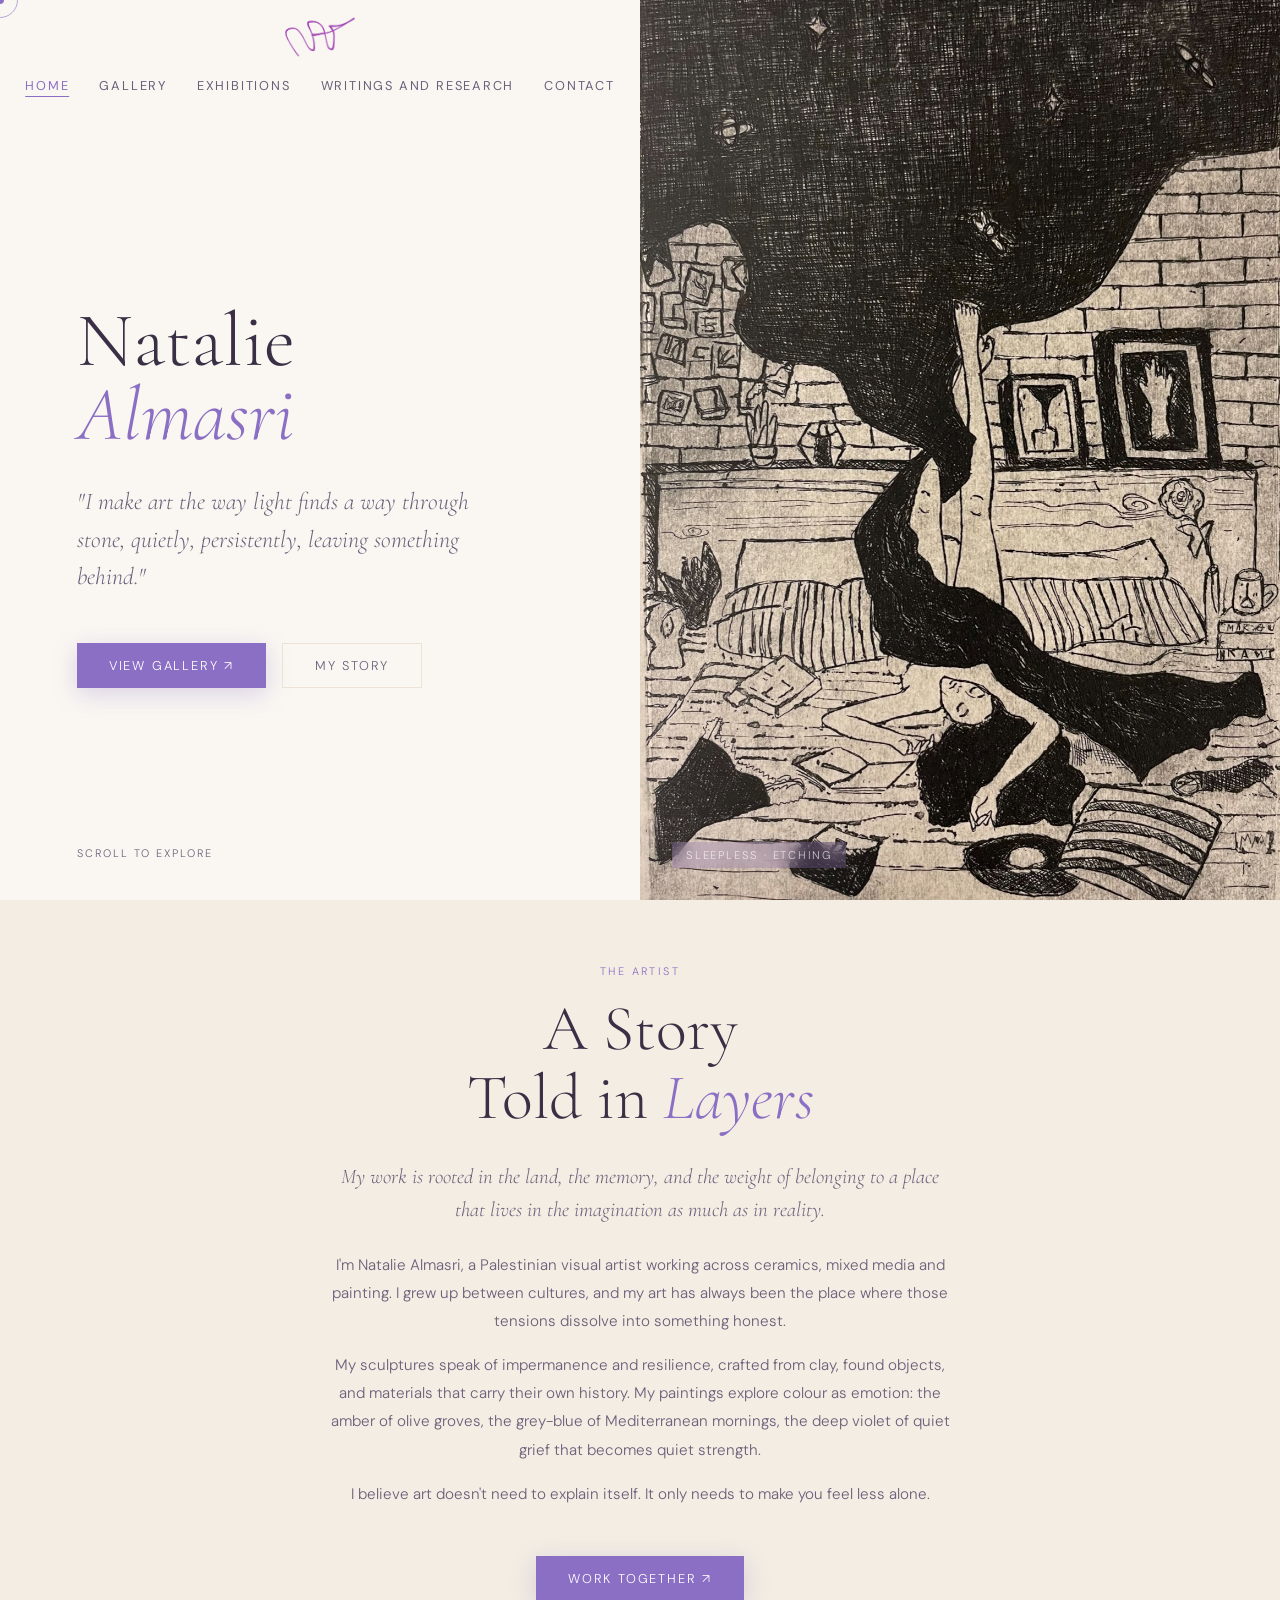
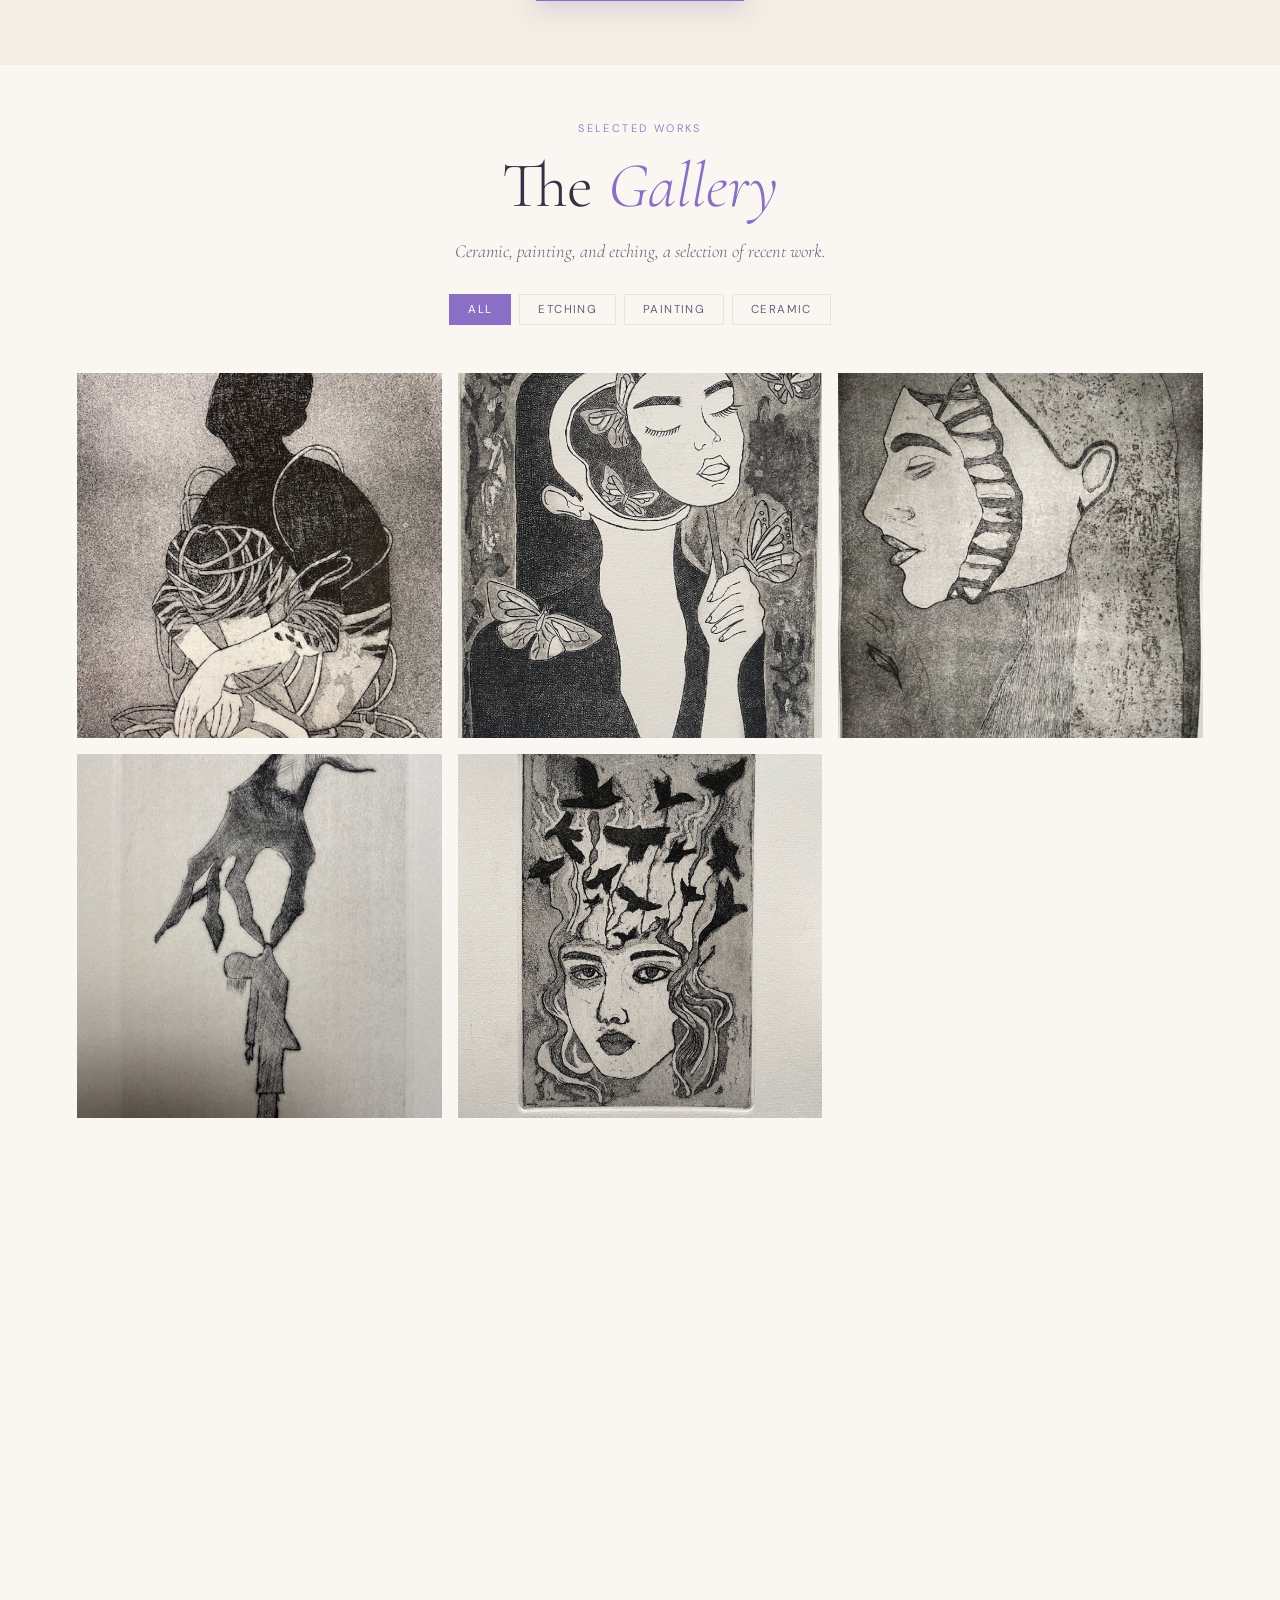
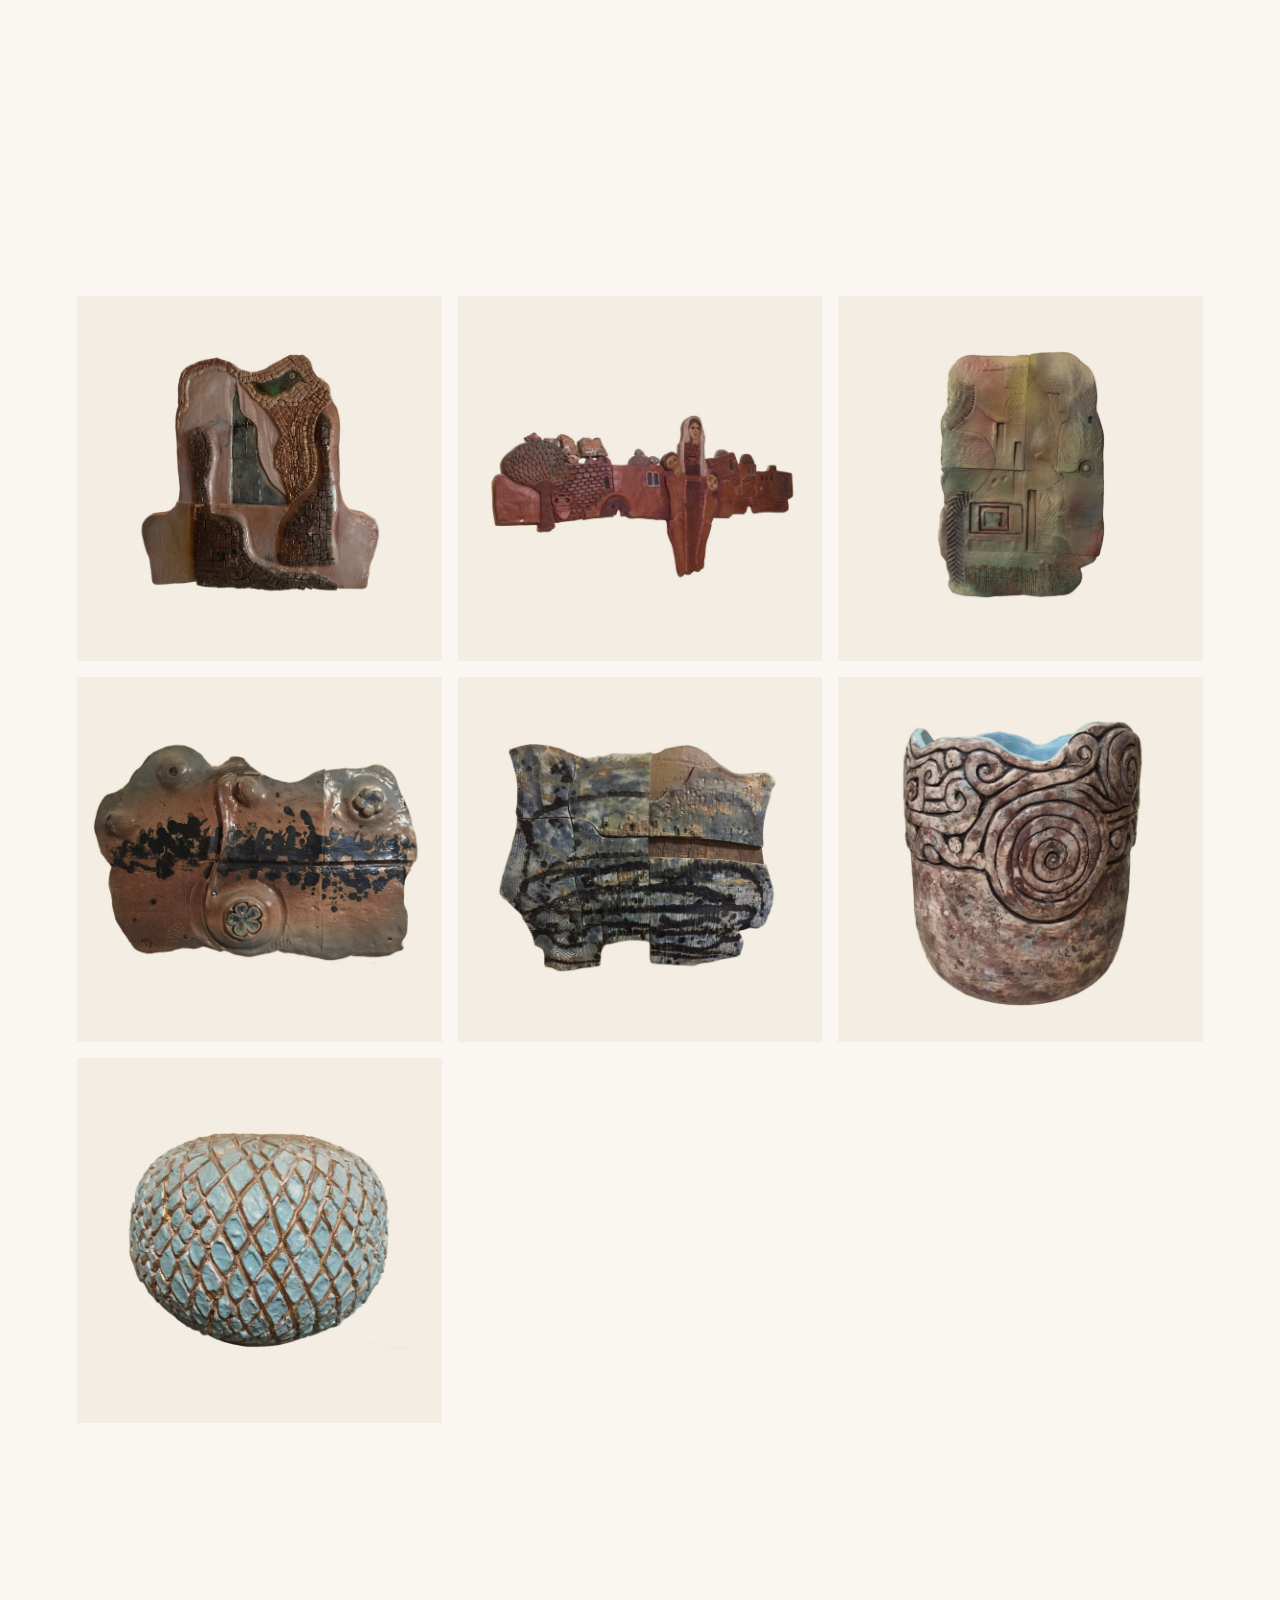
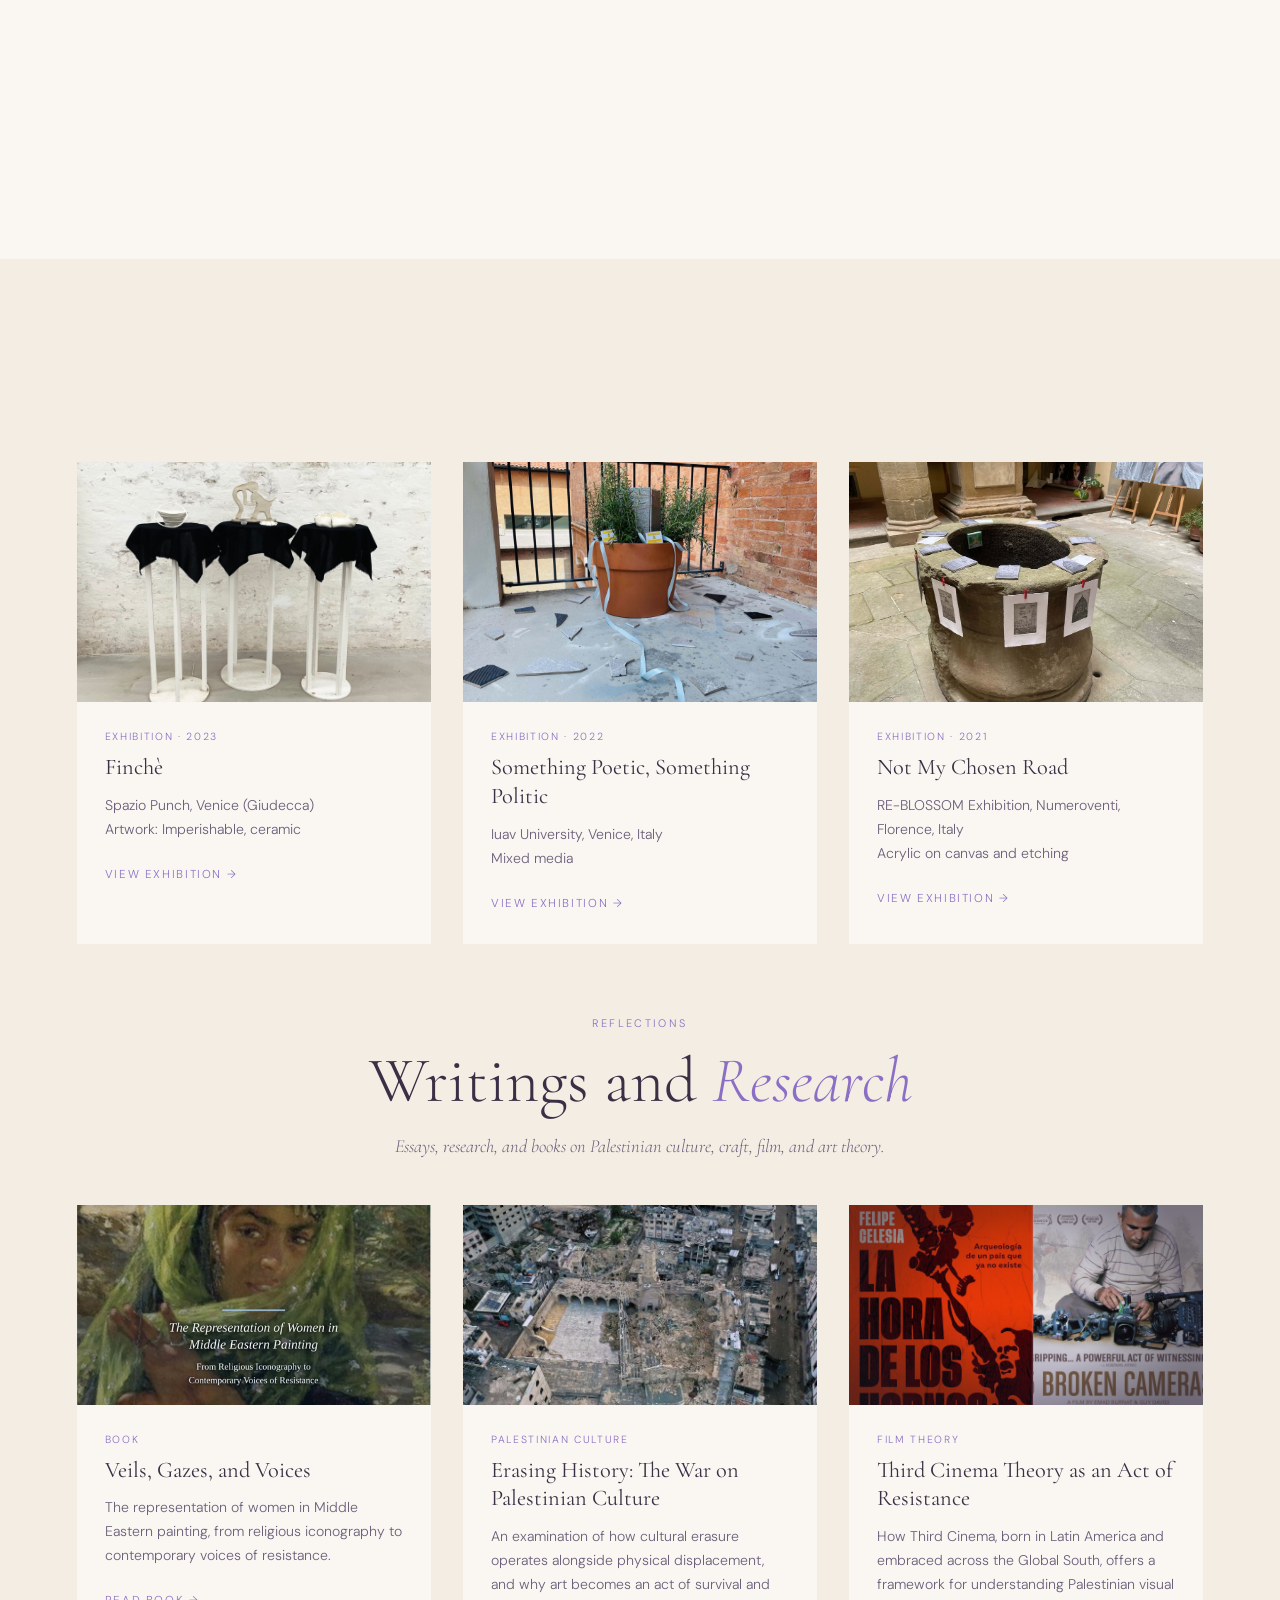
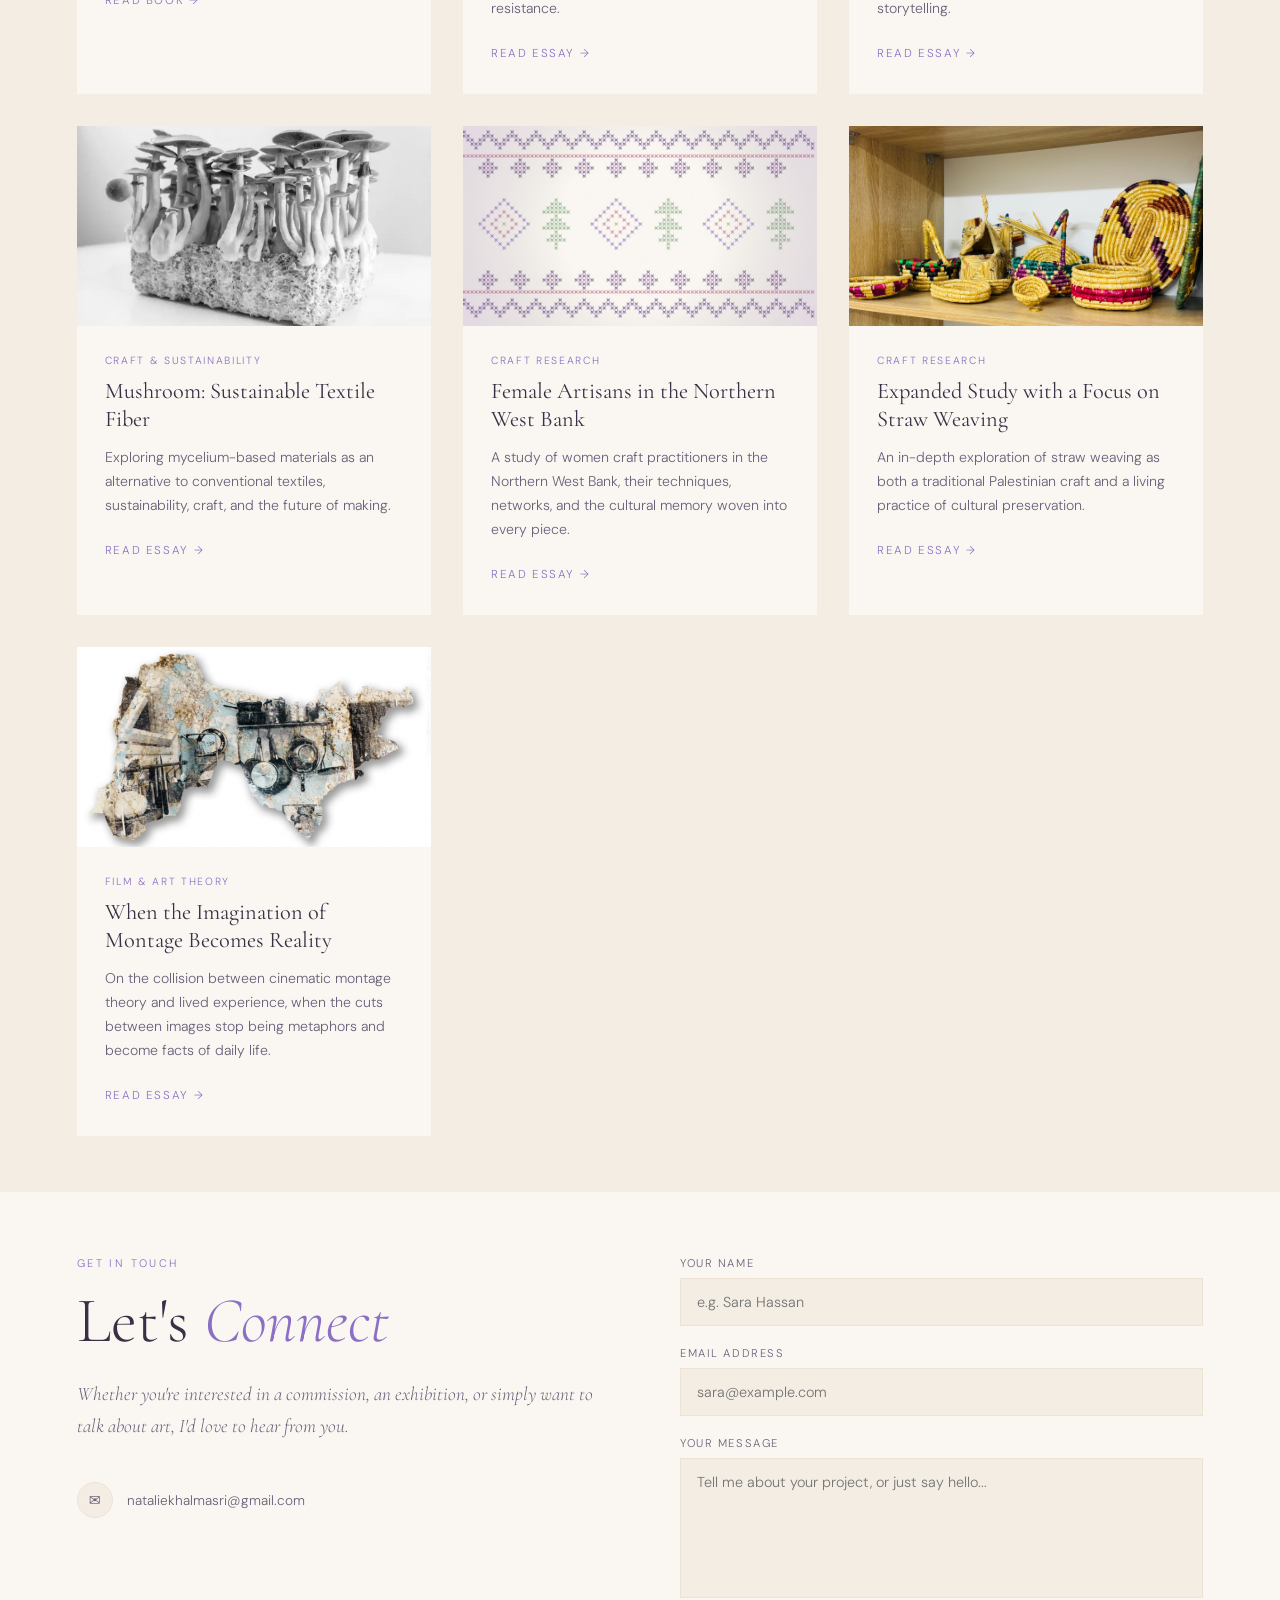
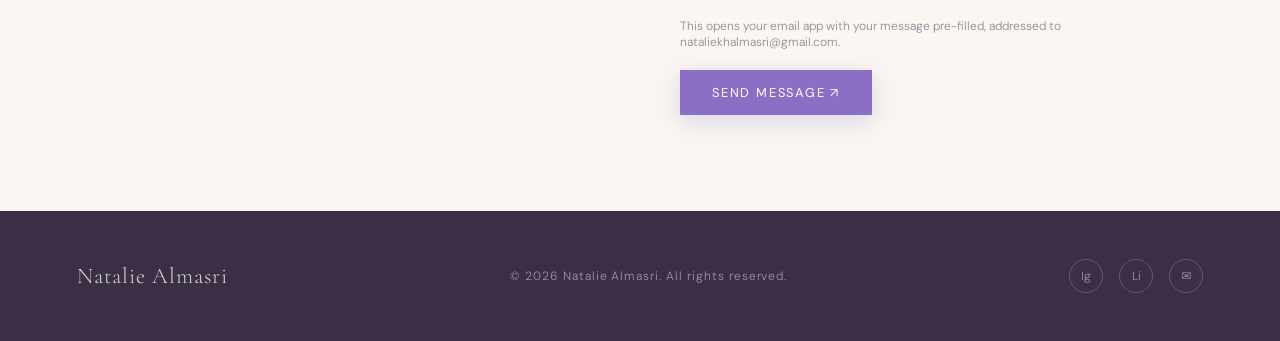
==== commit 9761c31d: "Add files via upload" ====
--- a/index.html
+++ b/index.html
@@ -405,7 +405,7 @@
       My work is rooted in the land, the memory, and the weight of belonging to a place that lives in the imagination as much as in reality.
     </p>
     <p class="about-body reveal reveal-delay-2">
-      I'm Natalie Almasri, a Palestinian artist working across sculpture, mixed media, oil painting, and drawing. I grew up between cultures, and my art has always been the place where those tensions dissolve into something honest.
+      I'm Natalie Almasri, a Palestinian visual artist working across ceramics, mixed media and painting. I grew up between cultures, and my art has always been the place where those tensions dissolve into something honest.
     </p>
     <p class="about-body reveal reveal-delay-3">
       My sculptures speak of impermanence and resilience, crafted from clay, found objects, and materials that carry their own history. My paintings explore colour as emotion: the amber of olive groves, the grey-blue of Mediterranean mornings, the deep violet of quiet grief that becomes quiet strength.
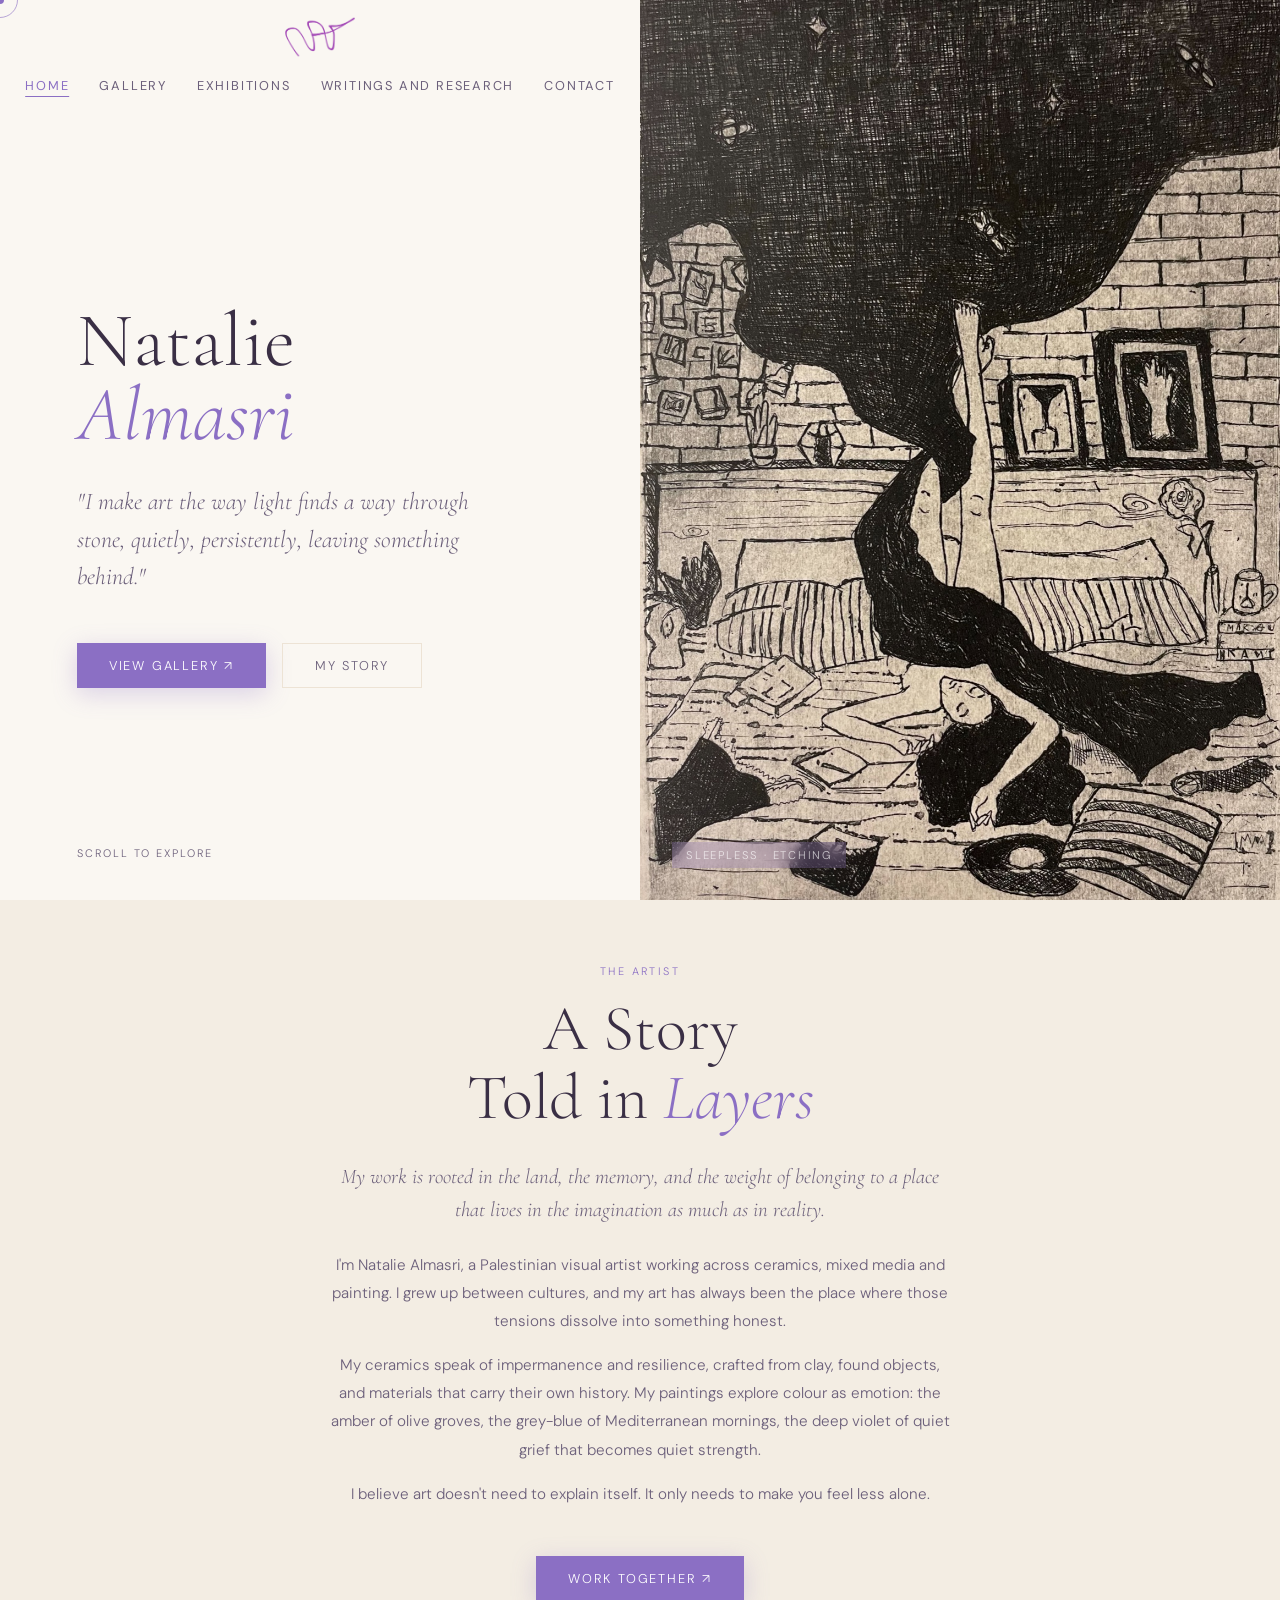
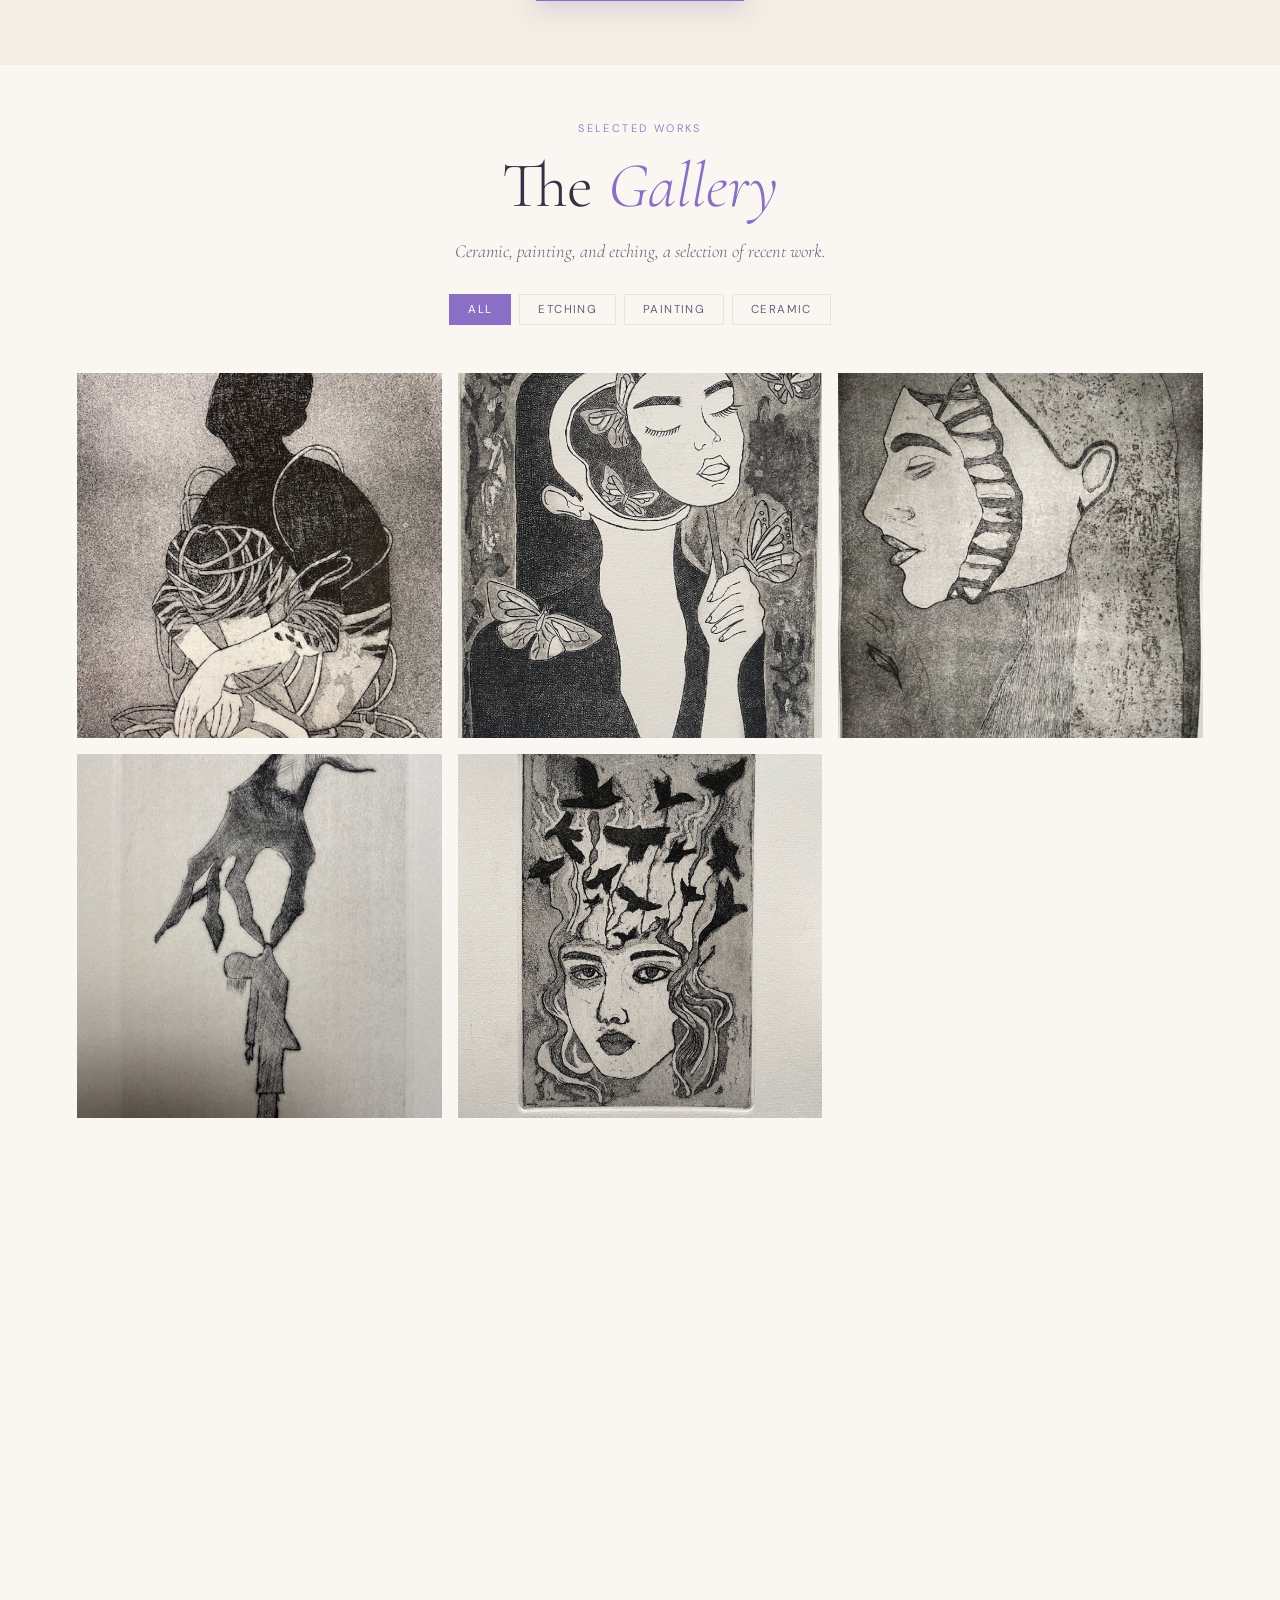
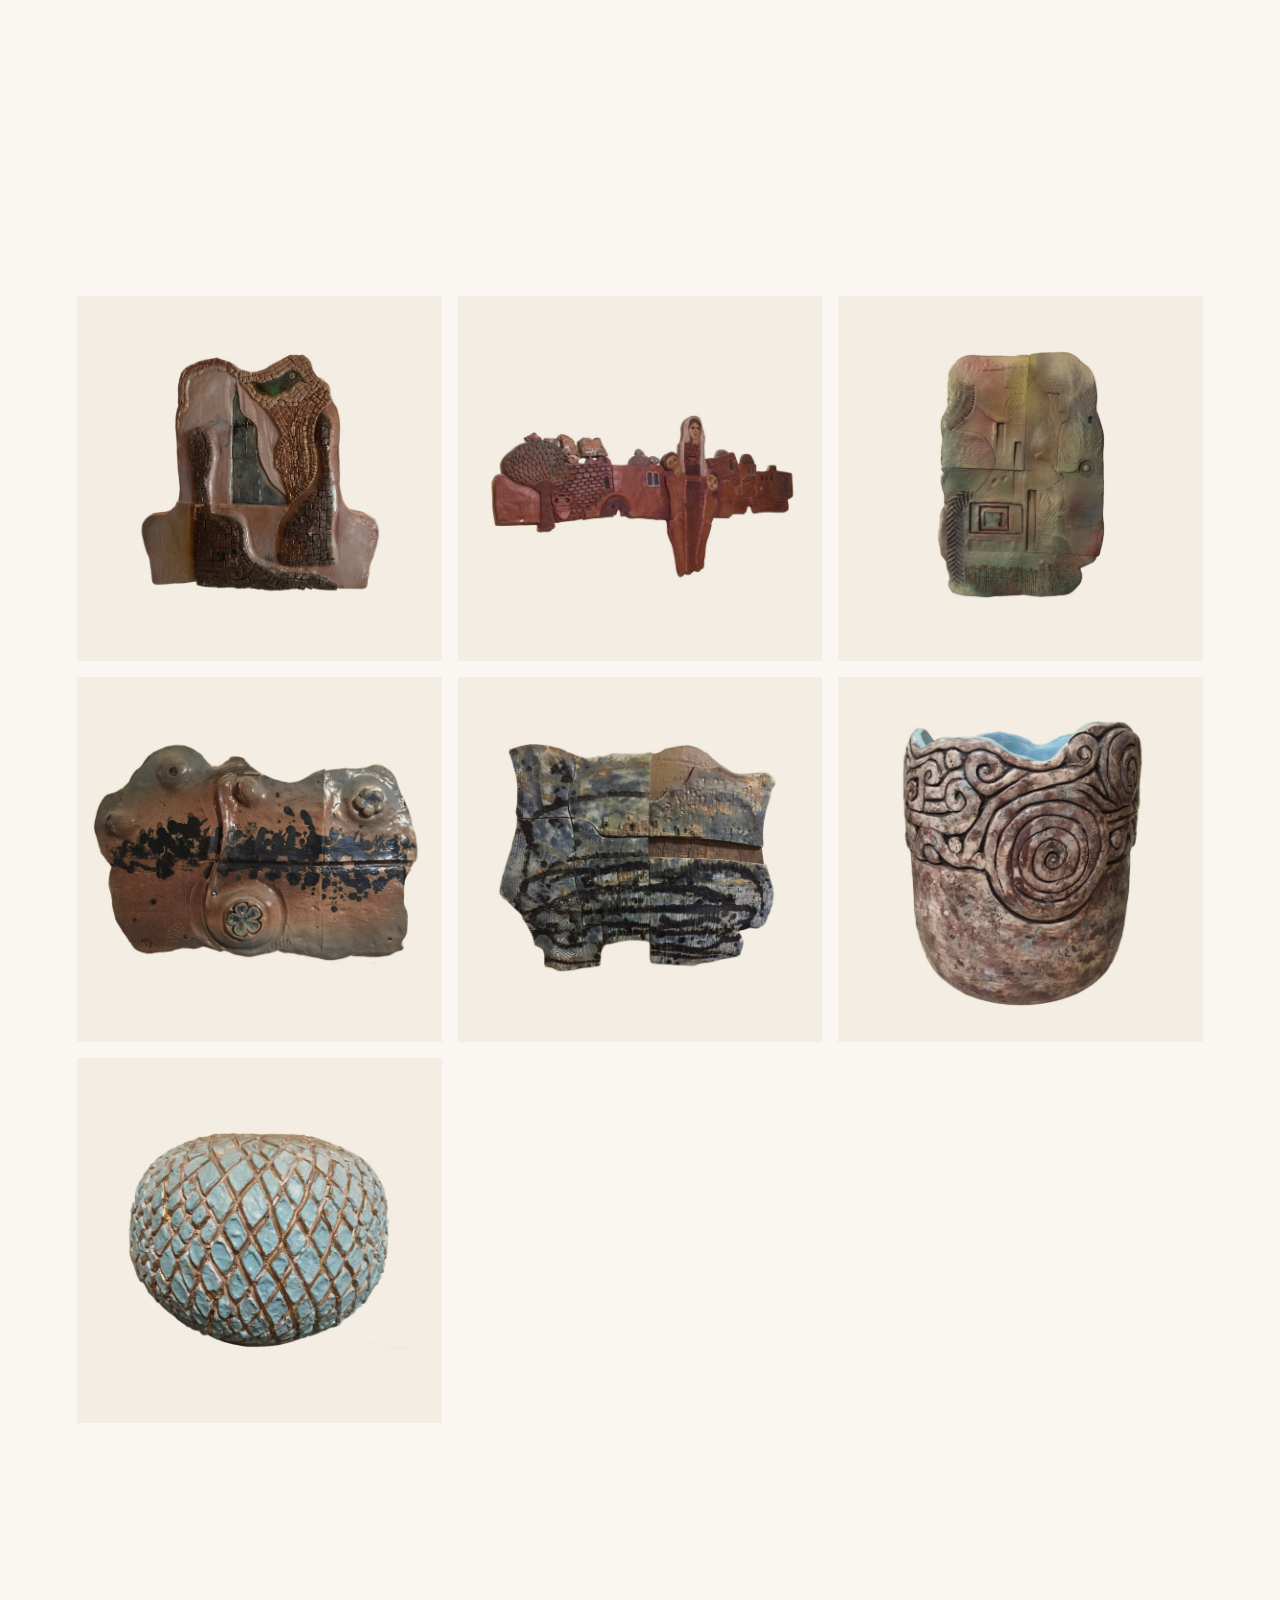
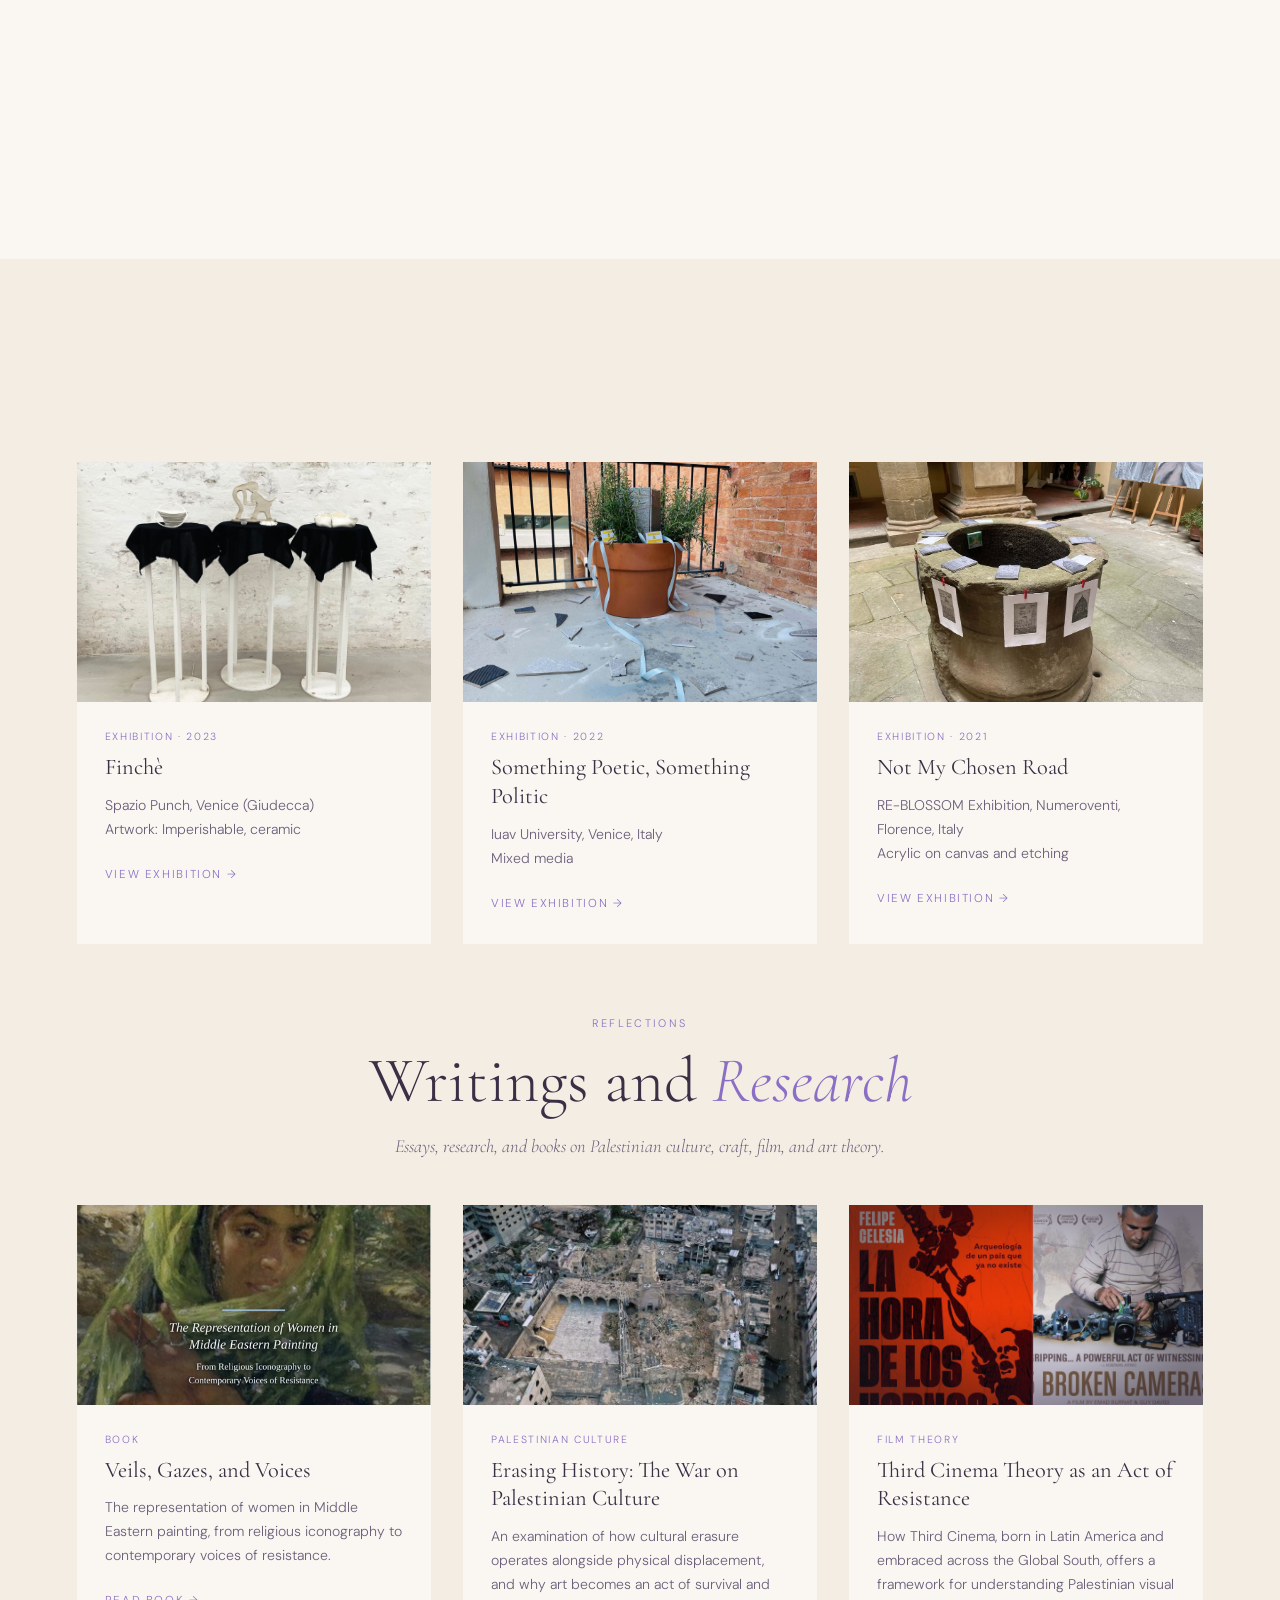
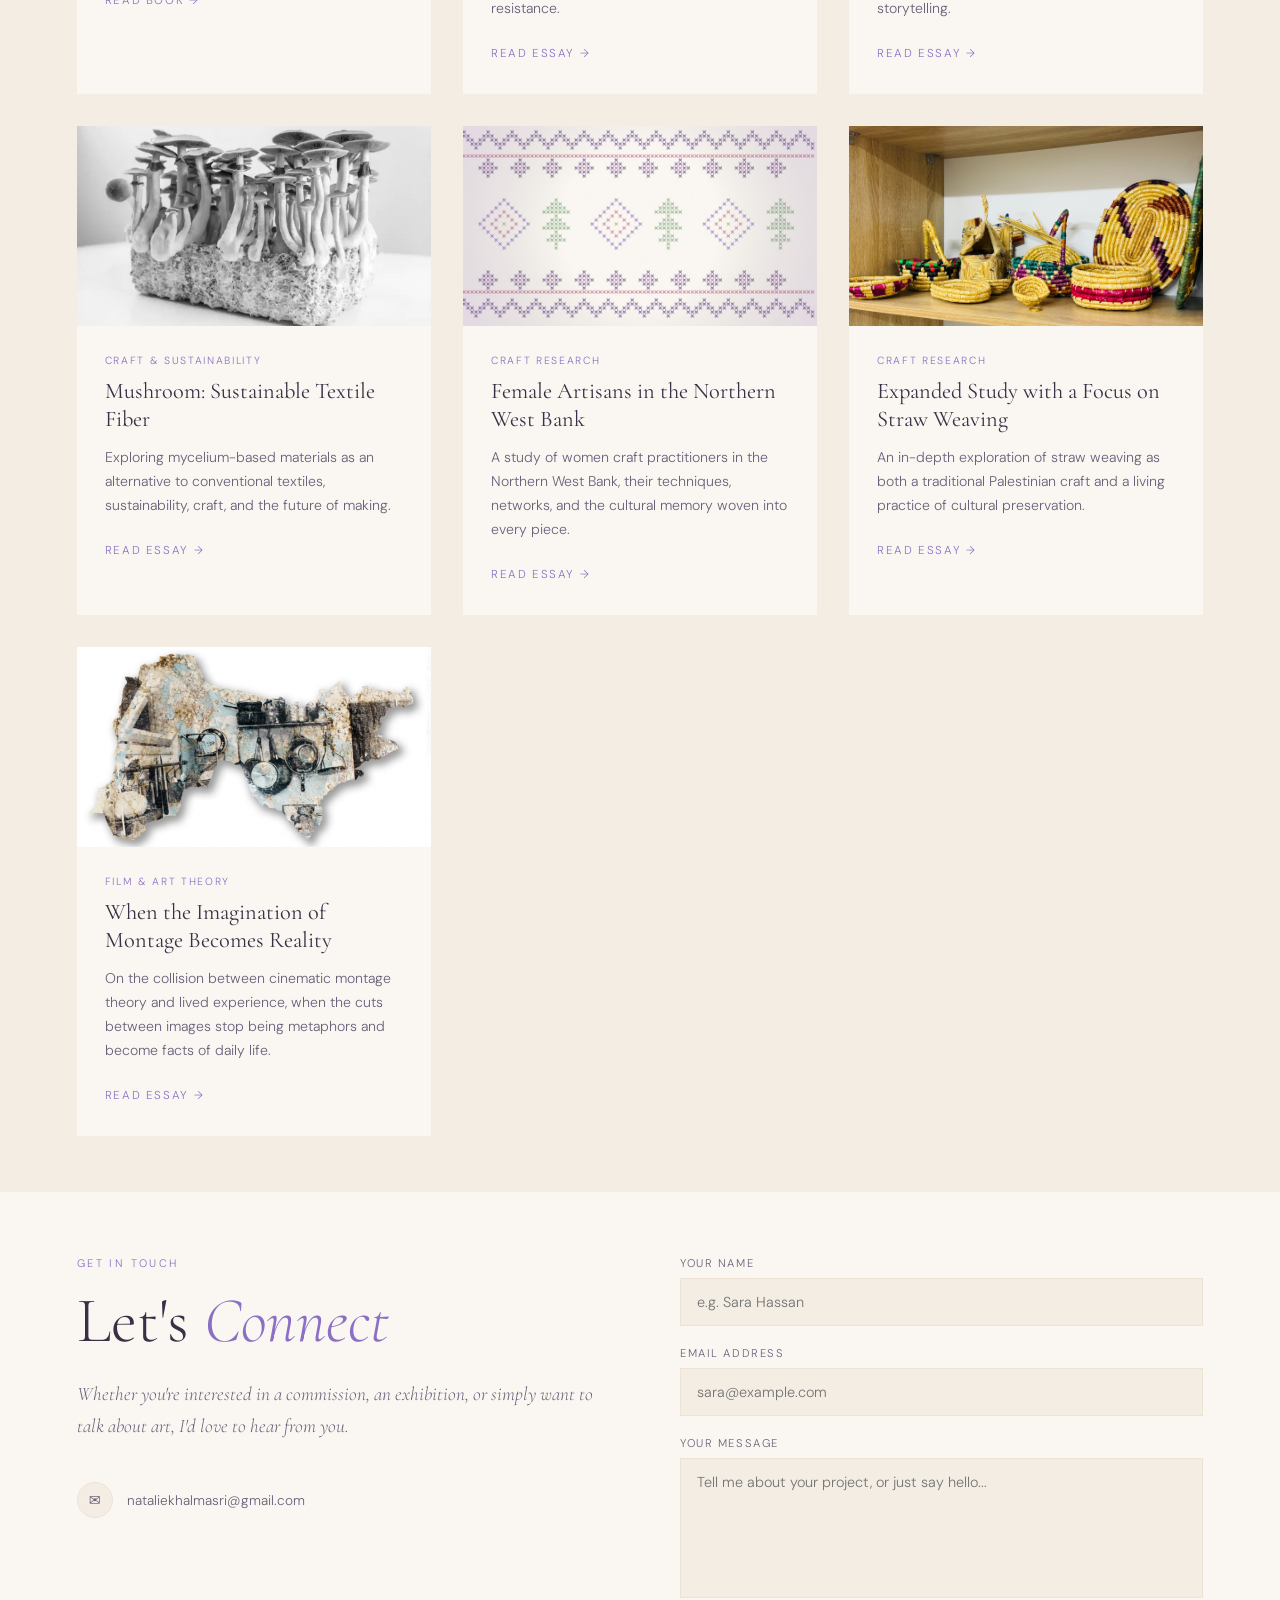
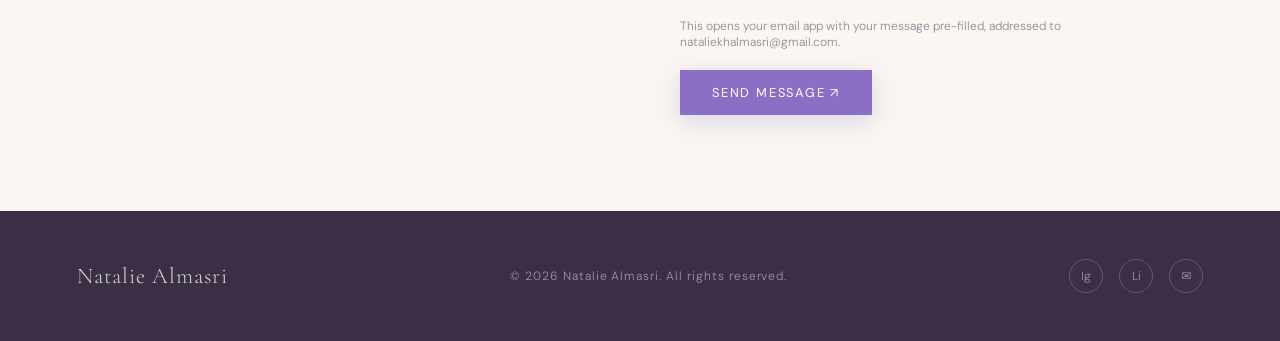
==== commit 113c5bdb: "Add files via upload" ====
--- a/index.html
+++ b/index.html
@@ -408,7 +408,7 @@
       I'm Natalie Almasri, a Palestinian visual artist working across ceramics, mixed media and painting. I grew up between cultures, and my art has always been the place where those tensions dissolve into something honest.
     </p>
     <p class="about-body reveal reveal-delay-3">
-      My sculptures speak of impermanence and resilience, crafted from clay, found objects, and materials that carry their own history. My paintings explore colour as emotion: the amber of olive groves, the grey-blue of Mediterranean mornings, the deep violet of quiet grief that becomes quiet strength.
+      My ceramics speak of impermanence and resilience, crafted from clay, found objects, and materials that carry their own history. My paintings explore colour as emotion: the amber of olive groves, the grey-blue of Mediterranean mornings, the deep violet of quiet grief that becomes quiet strength.
     </p>
     <p class="about-body reveal reveal-delay-4">
       I believe art doesn't need to explain itself. It only needs to make you feel less alone.
